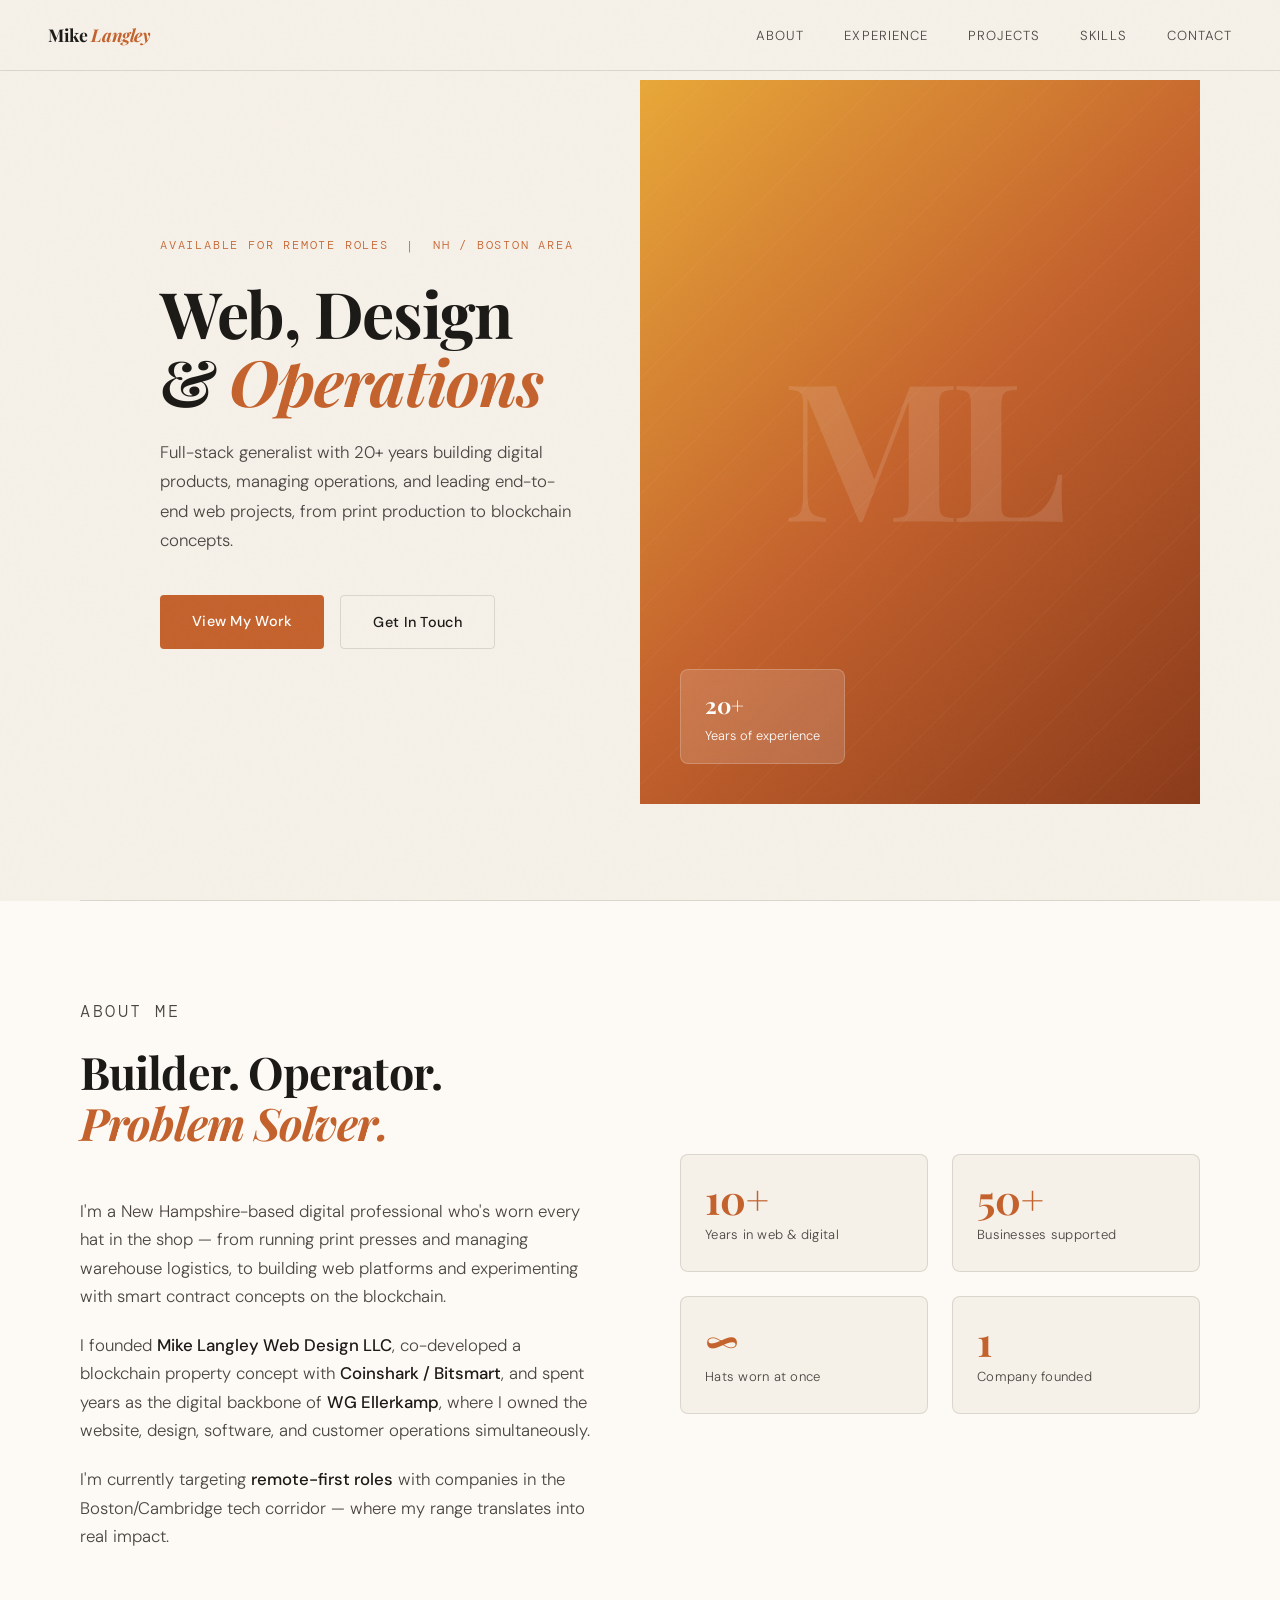
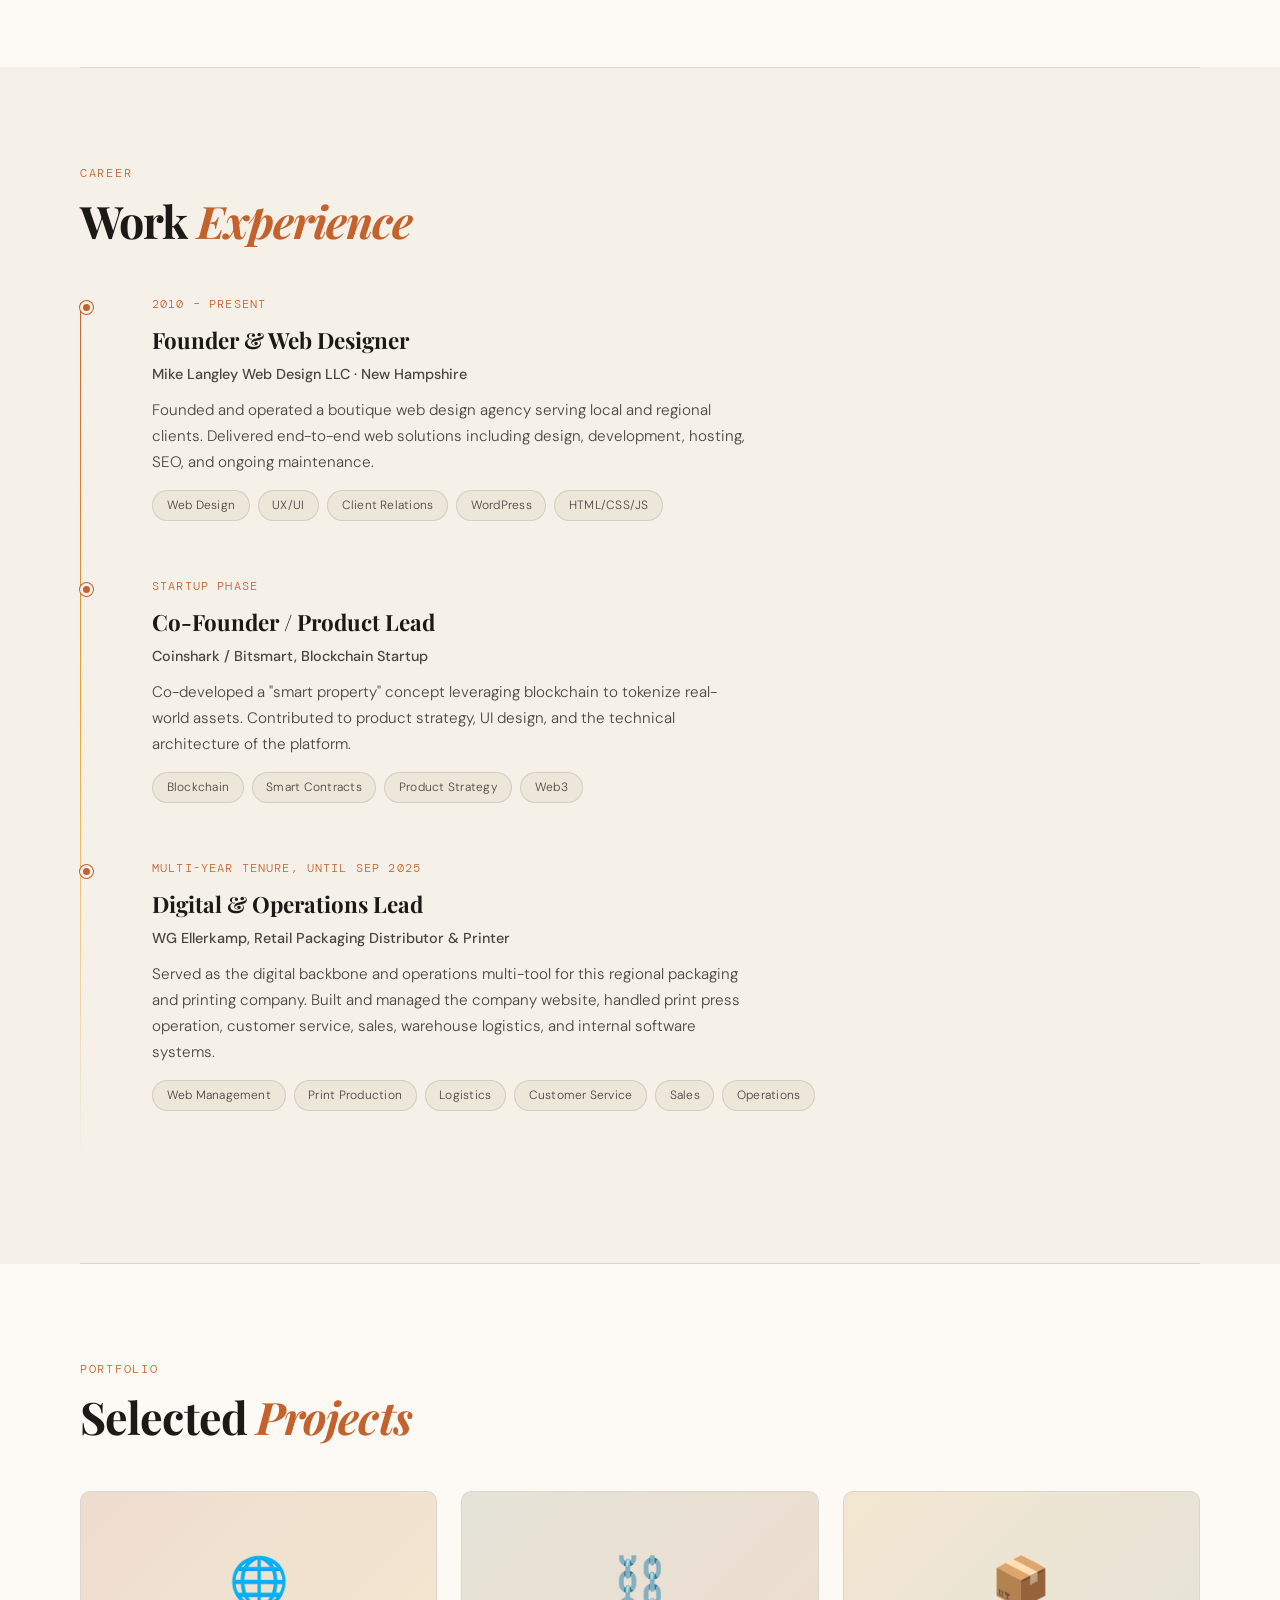
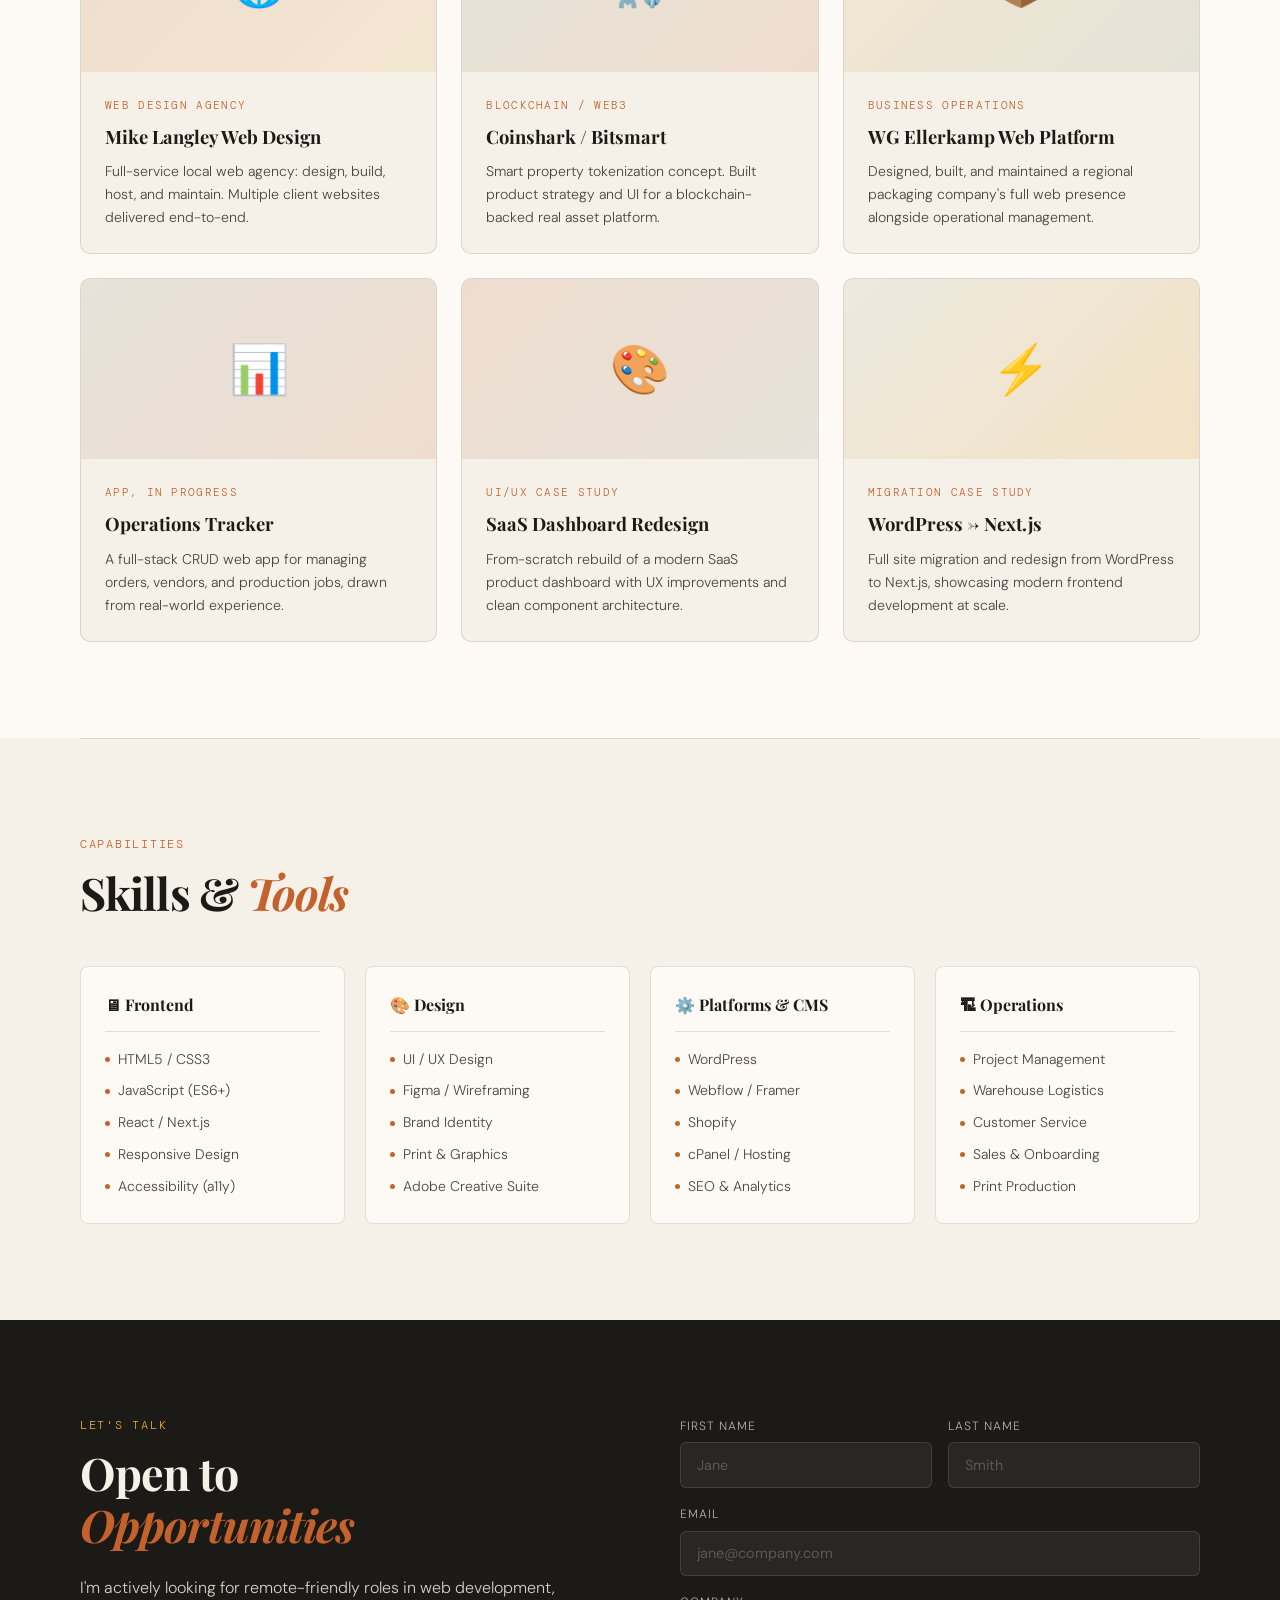
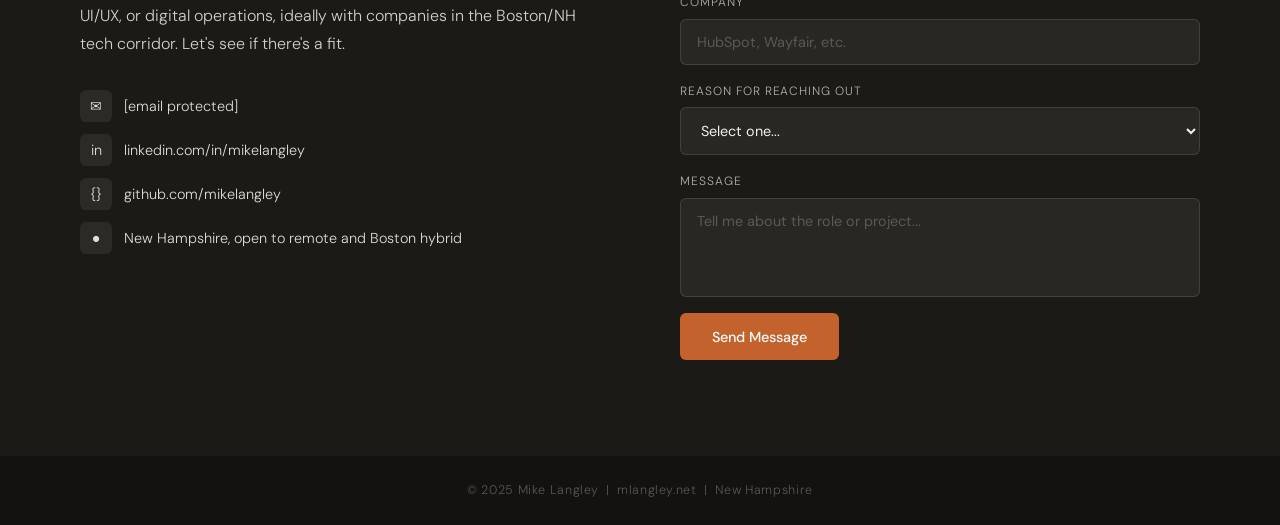
==== index.html @ 8bcddac3 "Update index.html" ====
<!DOCTYPE html>
<html lang="en">
<head>
<meta charset="UTF-8" />
<meta name="viewport" content="width=device-width, initial-scale=1.0"/>
<title>Mike Langley | Web, Design & Operations</title>
<link rel="preconnect" href="https://fonts.googleapis.com">
<link href="https://fonts.googleapis.com/css2?family=Playfair+Display:ital,wght@0,400;0,700;1,400&family=DM+Sans:wght@300;400;500&family=DM+Mono:wght@400&display=swap" rel="stylesheet">
<style>
  :root {
    --cream: #F5F0E8;
    --cream-dark: #EDE7D9;
    --ink: #1C1A17;
    --ink-light: #4A4540;
    --terracotta: #C4622D;
    --amber: #E8A838;
    --sage: #7A8C6E;
    --warm-white: #FDFAF5;
    --border: rgba(28,26,23,0.12);
    --serif: 'Playfair Display', Georgia, serif;
    --sans: 'DM Sans', sans-serif;
    --mono: 'DM Mono', monospace;
  }

  *, *::before, *::after { box-sizing: border-box; margin: 0; padding: 0; }

  html { scroll-behavior: smooth; }

  body {
    background: var(--cream);
    color: var(--ink);
    font-family: var(--sans);
    font-weight: 300;
    line-height: 1.7;
    overflow-x: hidden;
  }

  /* NOISE TEXTURE OVERLAY */
  body::before {
    content: '';
    position: fixed;
    inset: 0;
    background-image: url("data:image/svg+xml,%3Csvg viewBox='0 0 256 256' xmlns='http://www.w3.org/2000/svg'%3E%3Cfilter id='noise'%3E%3CfeTurbulence type='fractalNoise' baseFrequency='0.9' numOctaves='4' stitchTiles='stitch'/%3E%3C/filter%3E%3Crect width='100%25' height='100%25' filter='url(%23noise)' opacity='0.04'/%3E%3C/svg%3E");
    pointer-events: none;
    z-index: 9999;
    opacity: 0.4;
  }

  /* ── NAV ── */
  nav {
    position: fixed;
    top: 0; left: 0; right: 0;
    z-index: 100;
    padding: 1.25rem 3rem;
    display: flex;
    justify-content: space-between;
    align-items: center;
    background: rgba(245,240,232,0.85);
    backdrop-filter: blur(12px);
    border-bottom: 1px solid var(--border);
  }

  .nav-logo {
    font-family: var(--serif);
    font-size: 1.1rem;
    font-weight: 700;
    letter-spacing: -0.02em;
    color: var(--ink);
    text-decoration: none;
  }

  .nav-logo span { color: var(--terracotta); font-style: italic; }

  .nav-links {
    display: flex;
    gap: 2.5rem;
    list-style: none;
  }

  .nav-links a {
    font-size: 0.82rem;
    letter-spacing: 0.08em;
    text-transform: uppercase;
    color: var(--ink-light);
    text-decoration: none;
    transition: color 0.2s;
  }

  .nav-links a:hover { color: var(--terracotta); }

  /* ── HERO ── */
  #hero {
    min-height: 100vh;
    display: grid;
    grid-template-columns: 1fr 1fr;
    padding-top: 80px;
    position: relative;
    overflow: hidden;
  }

  .hero-left {
    display: flex;
    flex-direction: column;
    justify-content: center;
    padding: 6rem 3rem 6rem 5rem;
    position: relative;
    z-index: 2;
  }

  .hero-eyebrow {
    font-family: var(--mono);
    font-size: 0.75rem;
    letter-spacing: 0.15em;
    text-transform: uppercase;
    color: var(--terracotta);
    margin-bottom: 1.5rem;
    opacity: 0;
    animation: fadeUp 0.7s ease 0.2s forwards;
  }

  .hero-title {
    font-family: var(--serif);
    font-size: clamp(3rem, 5vw, 5.5rem);
    font-weight: 700;
    line-height: 1.05;
    letter-spacing: -0.02em;
    margin-bottom: 1.5rem;
    opacity: 0;
    animation: fadeUp 0.8s ease 0.35s forwards;
  }

  .hero-title em {
    font-style: italic;
    color: var(--terracotta);
  }

  .hero-sub {
    font-size: 1.05rem;
    color: var(--ink-light);
    max-width: 420px;
    line-height: 1.75;
    margin-bottom: 2.5rem;
    opacity: 0;
    animation: fadeUp 0.8s ease 0.5s forwards;
  }

  .hero-cta {
    display: flex;
    gap: 1rem;
    flex-wrap: wrap;
    opacity: 0;
    animation: fadeUp 0.8s ease 0.65s forwards;
  }

  .btn-primary {
    background: var(--terracotta);
    color: white;
    padding: 0.85rem 2rem;
    border-radius: 4px;
    font-size: 0.9rem;
    font-weight: 500;
    letter-spacing: 0.02em;
    text-decoration: none;
    transition: background 0.2s, transform 0.2s;
    border: none;
    cursor: pointer;
  }

  .btn-primary:hover { background: #a84f22; transform: translateY(-2px); }

  .btn-outline {
    background: transparent;
    color: var(--ink);
    padding: 0.85rem 2rem;
    border-radius: 4px;
    font-size: 0.9rem;
    font-weight: 500;
    letter-spacing: 0.02em;
    text-decoration: none;
    border: 1.5px solid var(--border);
    transition: border-color 0.2s, transform 0.2s;
    cursor: pointer;
  }

  .btn-outline:hover { border-color: var(--terracotta); transform: translateY(-2px); }

  .hero-right {
    position: relative;
    display: flex;
    align-items: center;
    justify-content: center;
    overflow: hidden;
  }

  .hero-graphic {
    position: absolute;
    inset: 0;
    background: linear-gradient(135deg, var(--amber) 0%, var(--terracotta) 50%, #8B3A1A 100%);
    opacity: 0;
    animation: fadeIn 1.2s ease 0.1s forwards;
  }

  .hero-graphic::after {
    content: '';
    position: absolute;
    inset: 0;
    background: repeating-linear-gradient(
      -45deg,
      transparent,
      transparent 40px,
      rgba(255,255,255,0.05) 40px,
      rgba(255,255,255,0.05) 41px
    );
  }

  .hero-initials {
    position: relative;
    z-index: 2;
    font-family: var(--serif);
    font-size: clamp(8rem, 15vw, 16rem);
    font-weight: 700;
    color: rgba(255,255,255,0.12);
    letter-spacing: -0.05em;
    line-height: 1;
    user-select: none;
    animation: fadeIn 1s ease 0.5s forwards;
    opacity: 0;
  }

  .hero-badge {
    position: absolute;
    bottom: 2.5rem;
    left: 2.5rem;
    background: rgba(255,255,255,0.15);
    backdrop-filter: blur(8px);
    border: 1px solid rgba(255,255,255,0.2);
    border-radius: 8px;
    padding: 1rem 1.5rem;
    color: white;
    font-size: 0.8rem;
    z-index: 3;
  }

  .hero-badge strong {
    display: block;
    font-size: 1.4rem;
    font-family: var(--serif);
    font-weight: 700;
    margin-bottom: 0.1rem;
  }

  /* ── SECTION BASE ── */
  section { padding: 6rem 5rem; }

  .section-label {
    font-family: var(--mono);
    font-size: 0.72rem;
    letter-spacing: 0.15em;
    text-transform: uppercase;
    color: var(--terracotta);
    margin-bottom: 0.75rem;
  }

  .section-title {
    font-family: var(--serif);
    font-size: clamp(2rem, 3.5vw, 3rem);
    font-weight: 700;
    line-height: 1.15;
    letter-spacing: -0.02em;
    margin-bottom: 3rem;
  }

  .section-title em { font-style: italic; color: var(--terracotta); }

  /* ── DIVIDER ── */
  .divider {
    height: 1px;
    background: var(--border);
    margin: 0 5rem;
  }

  /* ── ABOUT ── */
  #about {
    background: var(--warm-white);
    display: grid;
    grid-template-columns: 1fr 1fr;
    gap: 5rem;
    align-items: center;
  }

  .about-text p {
    color: var(--ink-light);
    margin-bottom: 1.25rem;
    font-size: 1.05rem;
  }

  .about-text p strong { color: var(--ink); font-weight: 500; }

  .about-stats {
    display: grid;
    grid-template-columns: 1fr 1fr;
    gap: 1.5rem;
  }

  .stat-card {
    background: var(--cream);
    border: 1px solid var(--border);
    border-radius: 8px;
    padding: 1.5rem;
    transition: transform 0.2s, box-shadow 0.2s;
  }

  .stat-card:hover { transform: translateY(-3px); box-shadow: 0 8px 24px rgba(28,26,23,0.08); }

  .stat-number {
    font-family: var(--serif);
    font-size: 2.5rem;
    font-weight: 700;
    color: var(--terracotta);
    line-height: 1;
    margin-bottom: 0.35rem;
  }

  .stat-label {
    font-size: 0.82rem;
    color: var(--ink-light);
    letter-spacing: 0.02em;
  }

  /* ── EXPERIENCE TIMELINE ── */
  #experience { background: var(--cream); }

  .timeline {
    position: relative;
    padding-left: 2rem;
  }

  .timeline::before {
    content: '';
    position: absolute;
    left: 0;
    top: 8px;
    bottom: 8px;
    width: 1px;
    background: linear-gradient(to bottom, var(--terracotta), var(--amber), transparent);
  }

  .timeline-item {
    position: relative;
    padding: 0 0 3.5rem 2.5rem;
    opacity: 1;
    transform: translateX(0);
    transition: opacity 0.6s ease, transform 0.6s ease;
  }

  .timeline-item.visible { opacity: 1; transform: translateX(0); }

  .timeline-dot {
    position: absolute;
    left: -2rem;
    top: 6px;
    width: 13px;
    height: 13px;
    background: var(--terracotta);
    border-radius: 50%;
    border: 3px solid var(--cream);
    box-shadow: 0 0 0 1px var(--terracotta);
  }

  .timeline-date {
    font-family: var(--mono);
    font-size: 0.72rem;
    letter-spacing: 0.1em;
    color: var(--terracotta);
    text-transform: uppercase;
    margin-bottom: 0.4rem;
  }

  .timeline-role {
    font-family: var(--serif);
    font-size: 1.4rem;
    font-weight: 700;
    margin-bottom: 0.2rem;
  }

  .timeline-company {
    font-size: 0.9rem;
    color: var(--ink-light);
    font-weight: 500;
    margin-bottom: 0.75rem;
  }

  .timeline-desc {
    font-size: 0.95rem;
    color: var(--ink-light);
    max-width: 600px;
    line-height: 1.7;
  }

  .timeline-tags {
    display: flex;
    flex-wrap: wrap;
    gap: 0.5rem;
    margin-top: 0.9rem;
  }

  .tag {
    background: var(--cream-dark);
    border: 1px solid var(--border);
    border-radius: 100px;
    padding: 0.25rem 0.85rem;
    font-size: 0.75rem;
    color: var(--ink-light);
    letter-spacing: 0.02em;
  }

  /* ── PROJECTS ── */
  #projects { background: var(--warm-white); }

  .projects-grid {
    display: grid;
    grid-template-columns: repeat(3, 1fr);
    gap: 1.5rem;
  }

  .project-card {
    background: var(--cream);
    border: 1px solid var(--border);
    border-radius: 10px;
    overflow: hidden;
    opacity: 1;
    transform: translateY(0);
    transition: opacity 0.5s ease, transform 0.5s ease, box-shadow 0.25s;
  }

  .project-card.visible { opacity: 1; transform: translateY(0); }
  .project-card:hover { transform: translateY(-5px); box-shadow: 0 16px 40px rgba(28,26,23,0.1); }

  .project-thumb {
    height: 180px;
    display: flex;
    align-items: center;
    justify-content: center;
    font-size: 3rem;
    position: relative;
    overflow: hidden;
  }

  .project-thumb-1 { background: linear-gradient(135deg, #C4622D22, #E8A83822); }
  .project-thumb-2 { background: linear-gradient(135deg, #7A8C6E22, #C4622D22); }
  .project-thumb-3 { background: linear-gradient(135deg, #E8A83822, #7A8C6E22); }
  .project-thumb-4 { background: linear-gradient(135deg, #1C1A1711, #C4622D22); }
  .project-thumb-5 { background: linear-gradient(135deg, #C4622D22, #1C1A1711); }
  .project-thumb-6 { background: linear-gradient(135deg, #7A8C6E11, #E8A83833); }

  .project-body { padding: 1.5rem; }

  .project-label {
    font-family: var(--mono);
    font-size: 0.68rem;
    letter-spacing: 0.12em;
    text-transform: uppercase;
    color: var(--terracotta);
    margin-bottom: 0.4rem;
  }

  .project-name {
    font-family: var(--serif);
    font-size: 1.15rem;
    font-weight: 700;
    margin-bottom: 0.5rem;
  }

  .project-desc {
    font-size: 0.88rem;
    color: var(--ink-light);
    line-height: 1.65;
  }

  /* ── SKILLS ── */
  #skills { background: var(--cream); }

  .skills-grid {
    display: grid;
    grid-template-columns: repeat(4, 1fr);
    gap: 1.25rem;
  }

  .skill-group {
    background: var(--warm-white);
    border: 1px solid var(--border);
    border-radius: 8px;
    padding: 1.5rem;
    opacity: 1;
    transform: translateY(0);
    transition: opacity 0.5s ease, transform 0.5s ease;
  }

  .skill-group.visible { opacity: 1; transform: translateY(0); }

  .skill-group-title {
    font-family: var(--serif);
    font-size: 1rem;
    font-weight: 700;
    margin-bottom: 1rem;
    padding-bottom: 0.75rem;
    border-bottom: 1px solid var(--border);
  }

  .skill-list {
    list-style: none;
    display: flex;
    flex-direction: column;
    gap: 0.5rem;
  }

  .skill-list li {
    font-size: 0.875rem;
    color: var(--ink-light);
    display: flex;
    align-items: center;
    gap: 0.5rem;
  }

  .skill-list li::before {
    content: '';
    width: 5px;
    height: 5px;
    background: var(--terracotta);
    border-radius: 50%;
    flex-shrink: 0;
  }

  /* ── CONTACT ── */
  #contact {
    background: var(--ink);
    color: var(--cream);
    display: grid;
    grid-template-columns: 1fr 1fr;
    gap: 5rem;
    align-items: start;
  }

  #contact .section-label { color: var(--amber); }
  #contact .section-title { color: var(--cream); margin-bottom: 1.5rem; }

  .contact-intro {
    font-size: 1rem;
    color: rgba(245,240,232,0.85);
    line-height: 1.75;
    margin-bottom: 2rem;
  }

  .contact-links {
    display: flex;
    flex-direction: column;
    gap: 0.75rem;
  }

  .contact-link {
    display: flex;
    align-items: center;
    gap: 0.75rem;
    font-size: 0.9rem;
    color: rgba(245,240,232,0.9);
    text-decoration: none;
    transition: color 0.2s;
  }

  .contact-link:hover { color: var(--amber); }

  .contact-link-icon {
    width: 32px;
    height: 32px;
    background: rgba(245,240,232,0.08);
    border-radius: 6px;
    display: flex;
    align-items: center;
    justify-content: center;
    font-size: 0.9rem;
    flex-shrink: 0;
  }

  .contact-form {
    display: flex;
    flex-direction: column;
    gap: 1rem;
  }

  .form-row { display: grid; grid-template-columns: 1fr 1fr; gap: 1rem; }

  .form-group {
    display: flex;
    flex-direction: column;
    gap: 0.4rem;
  }

  .form-group label {
    font-size: 0.75rem;
    letter-spacing: 0.08em;
    text-transform: uppercase;
    color: rgba(245,240,232,0.7);
  }

  .form-group input,
  .form-group textarea,
  .form-group select {
    background: rgba(245,240,232,0.06);
    border: 1px solid rgba(245,240,232,0.12);
    border-radius: 6px;
    padding: 0.8rem 1rem;
    color: var(--cream);
    font-family: var(--sans);
    font-size: 0.9rem;
    outline: none;
    transition: border-color 0.2s;
    resize: none;
  }

  .form-group input::placeholder,
  .form-group textarea::placeholder { color: rgba(245,240,232,0.25); }

  .form-group input:focus,
  .form-group textarea:focus,
  .form-group select:focus { border-color: var(--amber); }

  .form-group select option { background: #2A2820; }

  .form-submit {
    background: var(--terracotta);
    color: white;
    border: none;
    padding: 0.9rem 2rem;
    border-radius: 6px;
    font-family: var(--sans);
    font-size: 0.9rem;
    font-weight: 500;
    cursor: pointer;
    transition: background 0.2s, transform 0.2s;
    align-self: flex-start;
  }

  .form-submit:hover { background: #a84f22; transform: translateY(-2px); }

  .form-success {
    display: none;
    background: rgba(122,140,110,0.2);
    border: 1px solid rgba(122,140,110,0.4);
    border-radius: 6px;
    padding: 1rem 1.25rem;
    color: #B5C9A6;
    font-size: 0.9rem;
  }

  /* ── FOOTER ── */
  footer {
    background: #141210;
    color: rgba(245,240,232,0.3);
    text-align: center;
    padding: 1.5rem;
    font-size: 0.78rem;
    letter-spacing: 0.05em;
  }

  /* ── ANIMATIONS ── */
  @keyframes fadeUp {
    from { opacity: 0; transform: translateY(22px); }
    to   { opacity: 1; transform: translateY(0); }
  }

  @keyframes fadeIn {
    from { opacity: 0; }
    to   { opacity: 1; }
  }

  /* ── RESPONSIVE ── */
  @media (max-width: 900px) {
    nav { padding: 1rem 1.5rem; }
    .nav-links { gap: 1.5rem; }
    #hero { grid-template-columns: 1fr; }
    .hero-right { height: 320px; }
    .hero-left { padding: 4rem 1.5rem 3rem; }
    section { padding: 4rem 1.5rem; }
    .divider { margin: 0 1.5rem; }
    #about { grid-template-columns: 1fr; gap: 2.5rem; }
    .projects-grid { grid-template-columns: 1fr 1fr; }
    .skills-grid { grid-template-columns: 1fr 1fr; }
    #contact { grid-template-columns: 1fr; gap: 3rem; }
  }

  @media (max-width: 560px) {
    .nav-links { display: none; }
    .projects-grid { grid-template-columns: 1fr; }
    .skills-grid { grid-template-columns: 1fr; }
    .form-row { grid-template-columns: 1fr; }
    .about-stats { grid-template-columns: 1fr 1fr; }
  }
</style>
</head>
<body>

<!-- NAV -->
<nav>
  <a href="#hero" class="nav-logo">Mike <span>Langley</span></a>
  <ul class="nav-links">
    <li><a href="#about">About</a></li>
    <li><a href="#experience">Experience</a></li>
    <li><a href="#projects">Projects</a></li>
    <li><a href="#skills">Skills</a></li>
    <li><a href="#contact">Contact</a></li>
  </ul>
</nav>

<!-- HERO -->
<section id="hero">
  <div class="hero-left">
    <p class="hero-eyebrow">Available for remote roles &nbsp;|&nbsp; NH / Boston area</p>
    <h1 class="hero-title">Web, Design<br>& <em>Operations</em></h1>
    <p class="hero-sub">
      Full-stack generalist with 20+ years building digital products, managing operations, and leading end-to-end web projects, from print production to blockchain concepts.
    </p>
    <div class="hero-cta">
      <a href="#projects" class="btn-primary">View My Work</a>
      <a href="#contact" class="btn-outline">Get In Touch</a>
    </div>
  </div>
  <div class="hero-right">
    <div class="hero-graphic"></div>
    <div class="hero-initials">ML</div>
    <div class="hero-badge">
      <strong>20+</strong>
      Years of experience
    </div>
  </div>
</section>

<div class="divider"></div>

<!-- ABOUT -->
<section id="about">
  <div class="about-text">
    <p class="section-label">About Me</p>
    <h2 class="section-title">Builder. Operator.<br><em>Problem Solver.</em></h2>
    <p>I'm a New Hampshire-based digital professional who's worn every hat in the shop — from running print presses and managing warehouse logistics, to building web platforms and experimenting with smart contract concepts on the blockchain.</p>
    <p>I founded <strong>Mike Langley Web Design LLC</strong>, co-developed a blockchain property concept with <strong>Coinshark / Bitsmart</strong>, and spent years as the digital backbone of <strong>WG Ellerkamp</strong>, where I owned the website, design, software, and customer operations simultaneously.</p>
    <p>I'm currently targeting <strong>remote-first roles</strong> with companies in the Boston/Cambridge tech corridor — where my range translates into real impact.</p>
  </div>
  <div class="about-stats">
    <div class="stat-card">
      <div class="stat-number">10+</div>
      <div class="stat-label">Years in web & digital</div>
    </div>
    <div class="stat-card">
      <div class="stat-number">50+</div>
      <div class="stat-label">Businesses supported</div>
    </div>
    <div class="stat-card">
      <div class="stat-number">∞</div>
      <div class="stat-label">Hats worn at once</div>
    </div>
    <div class="stat-card">
      <div class="stat-number">1</div>
      <div class="stat-label">Company founded</div>
    </div>
  </div>
</section>

<div class="divider"></div>

<!-- EXPERIENCE TIMELINE -->
<section id="experience">
  <p class="section-label">Career</p>
  <h2 class="section-title">Work <em>Experience</em></h2>

  <div class="timeline">

    <div class="timeline-item">
      <div class="timeline-dot"></div>
      <div class="timeline-date">2010 – Present</div>
      <div class="timeline-role">Founder & Web Designer</div>
      <div class="timeline-company">Mike Langley Web Design LLC · New Hampshire</div>
      <div class="timeline-desc">
        Founded and operated a boutique web design agency serving local and regional clients. Delivered end-to-end web solutions including design, development, hosting, SEO, and ongoing maintenance.
      </div>
      <div class="timeline-tags">
        <span class="tag">Web Design</span>
        <span class="tag">UX/UI</span>
        <span class="tag">Client Relations</span>
        <span class="tag">WordPress</span>
        <span class="tag">HTML/CSS/JS</span>
      </div>
    </div>

    <div class="timeline-item">
      <div class="timeline-dot"></div>
      <div class="timeline-date">Startup Phase</div>
      <div class="timeline-role">Co-Founder / Product Lead</div>
      <div class="timeline-company">Coinshark / Bitsmart, Blockchain Startup</div>
      <div class="timeline-desc">
        Co-developed a "smart property" concept leveraging blockchain to tokenize real-world assets. Contributed to product strategy, UI design, and the technical architecture of the platform.
      </div>
      <div class="timeline-tags">
        <span class="tag">Blockchain</span>
        <span class="tag">Smart Contracts</span>
        <span class="tag">Product Strategy</span>
        <span class="tag">Web3</span>
      </div>
    </div>

    <div class="timeline-item">
      <div class="timeline-dot"></div>
      <div class="timeline-date">Multi-year tenure, until Sep 2025</div>
      <div class="timeline-role">Digital & Operations Lead</div>
      <div class="timeline-company">WG Ellerkamp, Retail Packaging Distributor & Printer</div>
      <div class="timeline-desc">
        Served as the digital backbone and operations multi-tool for this regional packaging and printing company. Built and managed the company website, handled print press operation, customer service, sales, warehouse logistics, and internal software systems.
      </div>
      <div class="timeline-tags">
        <span class="tag">Web Management</span>
        <span class="tag">Print Production</span>
        <span class="tag">Logistics</span>
        <span class="tag">Customer Service</span>
        <span class="tag">Sales</span>
        <span class="tag">Operations</span>
      </div>
    </div>

  </div>
</section>

<div class="divider"></div>

<!-- PROJECTS -->
<section id="projects">
  <p class="section-label">Portfolio</p>
  <h2 class="section-title">Selected <em>Projects</em></h2>

  <div class="projects-grid">
    <div class="project-card">
      <div class="project-thumb project-thumb-1">🌐</div>
      <div class="project-body">
        <div class="project-label">Web Design Agency</div>
        <div class="project-name">Mike Langley Web Design</div>
        <div class="project-desc">Full-service local web agency: design, build, host, and maintain. Multiple client websites delivered end-to-end.</div>
      </div>
    </div>
    <div class="project-card">
      <div class="project-thumb project-thumb-2">⛓️</div>
      <div class="project-body">
        <div class="project-label">Blockchain / Web3</div>
        <div class="project-name">Coinshark / Bitsmart</div>
        <div class="project-desc">Smart property tokenization concept. Built product strategy and UI for a blockchain-backed real asset platform.</div>
      </div>
    </div>
    <div class="project-card">
      <div class="project-thumb project-thumb-3">📦</div>
      <div class="project-body">
        <div class="project-label">Business Operations</div>
        <div class="project-name">WG Ellerkamp Web Platform</div>
        <div class="project-desc">Designed, built, and maintained a regional packaging company's full web presence alongside operational management.</div>
      </div>
    </div>
    <div class="project-card">
      <div class="project-thumb project-thumb-4">📊</div>
      <div class="project-body">
        <div class="project-label">App, In Progress</div>
        <div class="project-name">Operations Tracker</div>
        <div class="project-desc">A full-stack CRUD web app for managing orders, vendors, and production jobs, drawn from real-world experience.</div>
      </div>
    </div>
    <div class="project-card">
      <div class="project-thumb project-thumb-5">🎨</div>
      <div class="project-body">
        <div class="project-label">UI/UX Case Study</div>
        <div class="project-name">SaaS Dashboard Redesign</div>
        <div class="project-desc">From-scratch rebuild of a modern SaaS product dashboard with UX improvements and clean component architecture.</div>
      </div>
    </div>
    <div class="project-card">
      <div class="project-thumb project-thumb-6">⚡</div>
      <div class="project-body">
        <div class="project-label">Migration Case Study</div>
        <div class="project-name">WordPress → Next.js</div>
        <div class="project-desc">Full site migration and redesign from WordPress to Next.js, showcasing modern frontend development at scale.</div>
      </div>
    </div>
  </div>
</section>

<div class="divider"></div>

<!-- SKILLS -->
<section id="skills">
  <p class="section-label">Capabilities</p>
  <h2 class="section-title">Skills & <em>Tools</em></h2>

  <div class="skills-grid">
    <div class="skill-group">
      <div class="skill-group-title">🖥 Frontend</div>
      <ul class="skill-list">
        <li>HTML5 / CSS3</li>
        <li>JavaScript (ES6+)</li>
        <li>React / Next.js</li>
        <li>Responsive Design</li>
        <li>Accessibility (a11y)</li>
      </ul>
    </div>
    <div class="skill-group">
      <div class="skill-group-title">🎨 Design</div>
      <ul class="skill-list">
        <li>UI / UX Design</li>
        <li>Figma / Wireframing</li>
        <li>Brand Identity</li>
        <li>Print & Graphics</li>
        <li>Adobe Creative Suite</li>
      </ul>
    </div>
    <div class="skill-group">
      <div class="skill-group-title">⚙️ Platforms & CMS</div>
      <ul class="skill-list">
        <li>WordPress</li>
        <li>Webflow / Framer</li>
        <li>Shopify</li>
        <li>cPanel / Hosting</li>
        <li>SEO & Analytics</li>
      </ul>
    </div>
    <div class="skill-group">
      <div class="skill-group-title">🏗 Operations</div>
      <ul class="skill-list">
        <li>Project Management</li>
        <li>Warehouse Logistics</li>
        <li>Customer Service</li>
        <li>Sales & Onboarding</li>
        <li>Print Production</li>
      </ul>
    </div>
  </div>
</section>

<!-- CONTACT -->
<section id="contact">
  <div>
    <p class="section-label">Let's Talk</p>
    <h2 class="section-title">Open to<br><em>Opportunities</em></h2>
    <p class="contact-intro">
      I'm actively looking for remote-friendly roles in web development, UI/UX, or digital operations, ideally with companies in the Boston/NH tech corridor. Let's see if there's a fit.
    </p>
    <div class="contact-links">
      <a href="/cdn-cgi/l/email-protection#127f7b7977527f7e737c757e776b3c7c7766" class="contact-link">
        <div class="contact-link-icon">✉</div>
        <span class="__cf_email__" data-cfemail="b0ddd9dbd5f0dddcd1ded7dcd5c99eded5c4">[email&#160;protected]</span>
      </a>
      <a href="https://linkedin.com/in/mikelangley" class="contact-link" target="_blank">
        <div class="contact-link-icon">in</div>
        linkedin.com/in/mikelangley
      </a>
      <a href="https://github.com/mikelangley" class="contact-link" target="_blank">
        <div class="contact-link-icon">&#123;&#125;</div>
        github.com/mikelangley
      </a>
      <a href="#" class="contact-link">
        <div class="contact-link-icon">&#9679;</div>
        New Hampshire, open to remote and Boston hybrid
      </a>
    </div>
  </div>

  <form class="contact-form" onsubmit="handleSubmit(event)">
    <div class="form-row">
      <div class="form-group">
        <label>First Name</label>
        <input type="text" placeholder="Jane" />
      </div>
      <div class="form-group">
        <label>Last Name</label>
        <input type="text" placeholder="Smith" />
      </div>
    </div>
    <div class="form-group">
      <label>Email</label>
      <input type="email" placeholder="jane@company.com" />
    </div>
    <div class="form-group">
      <label>Company</label>
      <input type="text" placeholder="HubSpot, Wayfair, etc." />
    </div>
    <div class="form-group">
      <label>Reason for Reaching Out</label>
      <select>
        <option value="" disabled selected>Select one...</option>
        <option>Job Opportunity</option>
        <option>Freelance Project</option>
        <option>Collaboration</option>
        <option>Just saying hi</option>
      </select>
    </div>
    <div class="form-group">
      <label>Message</label>
      <textarea rows="4" placeholder="Tell me about the role or project..."></textarea>
    </div>
    <button type="submit" class="form-submit">Send Message</button>
    <div class="form-success" id="formSuccess">
      ✓ Message sent! I'll get back to you within 24 hours.
    </div>
  </form>
</section>

<footer>
  &copy; 2025 Mike Langley &nbsp;|&nbsp; mlangley.net &nbsp;|&nbsp; New Hampshire
</footer>

<script data-cfasync="false" src="/cdn-cgi/scripts/5c5dd728/cloudflare-static/email-decode.min.js"></script><script data-cfasync="false" src="/cdn-cgi/scripts/5c5dd728/cloudflare-static/email-decode.min.js"></script><script>
  // Intersection Observer for scroll animations
  const observer = new IntersectionObserver((entries) => {
    entries.forEach((entry, i) => {
      if (entry.isIntersecting) {
        setTimeout(() => {
          entry.target.classList.add('visible');
        }, entry.target.dataset.delay || 0);
      }
    });
  }, { threshold: 0.12 });

  document.querySelectorAll('.timeline-item').forEach((el, i) => {
    el.dataset.delay = i * 120;
    observer.observe(el);
  });

  document.querySelectorAll('.project-card').forEach((el, i) => {
    el.dataset.delay = i * 80;
    observer.observe(el);
  });

  document.querySelectorAll('.skill-group').forEach((el, i) => {
    el.dataset.delay = i * 80;
    observer.observe(el);
  });

  // Form submit mock
  function handleSubmit(e) {
    e.preventDefault();
    document.getElementById('formSuccess').style.display = 'block';
    e.target.querySelectorAll('input, textarea, select').forEach(el => el.value = '');
  }
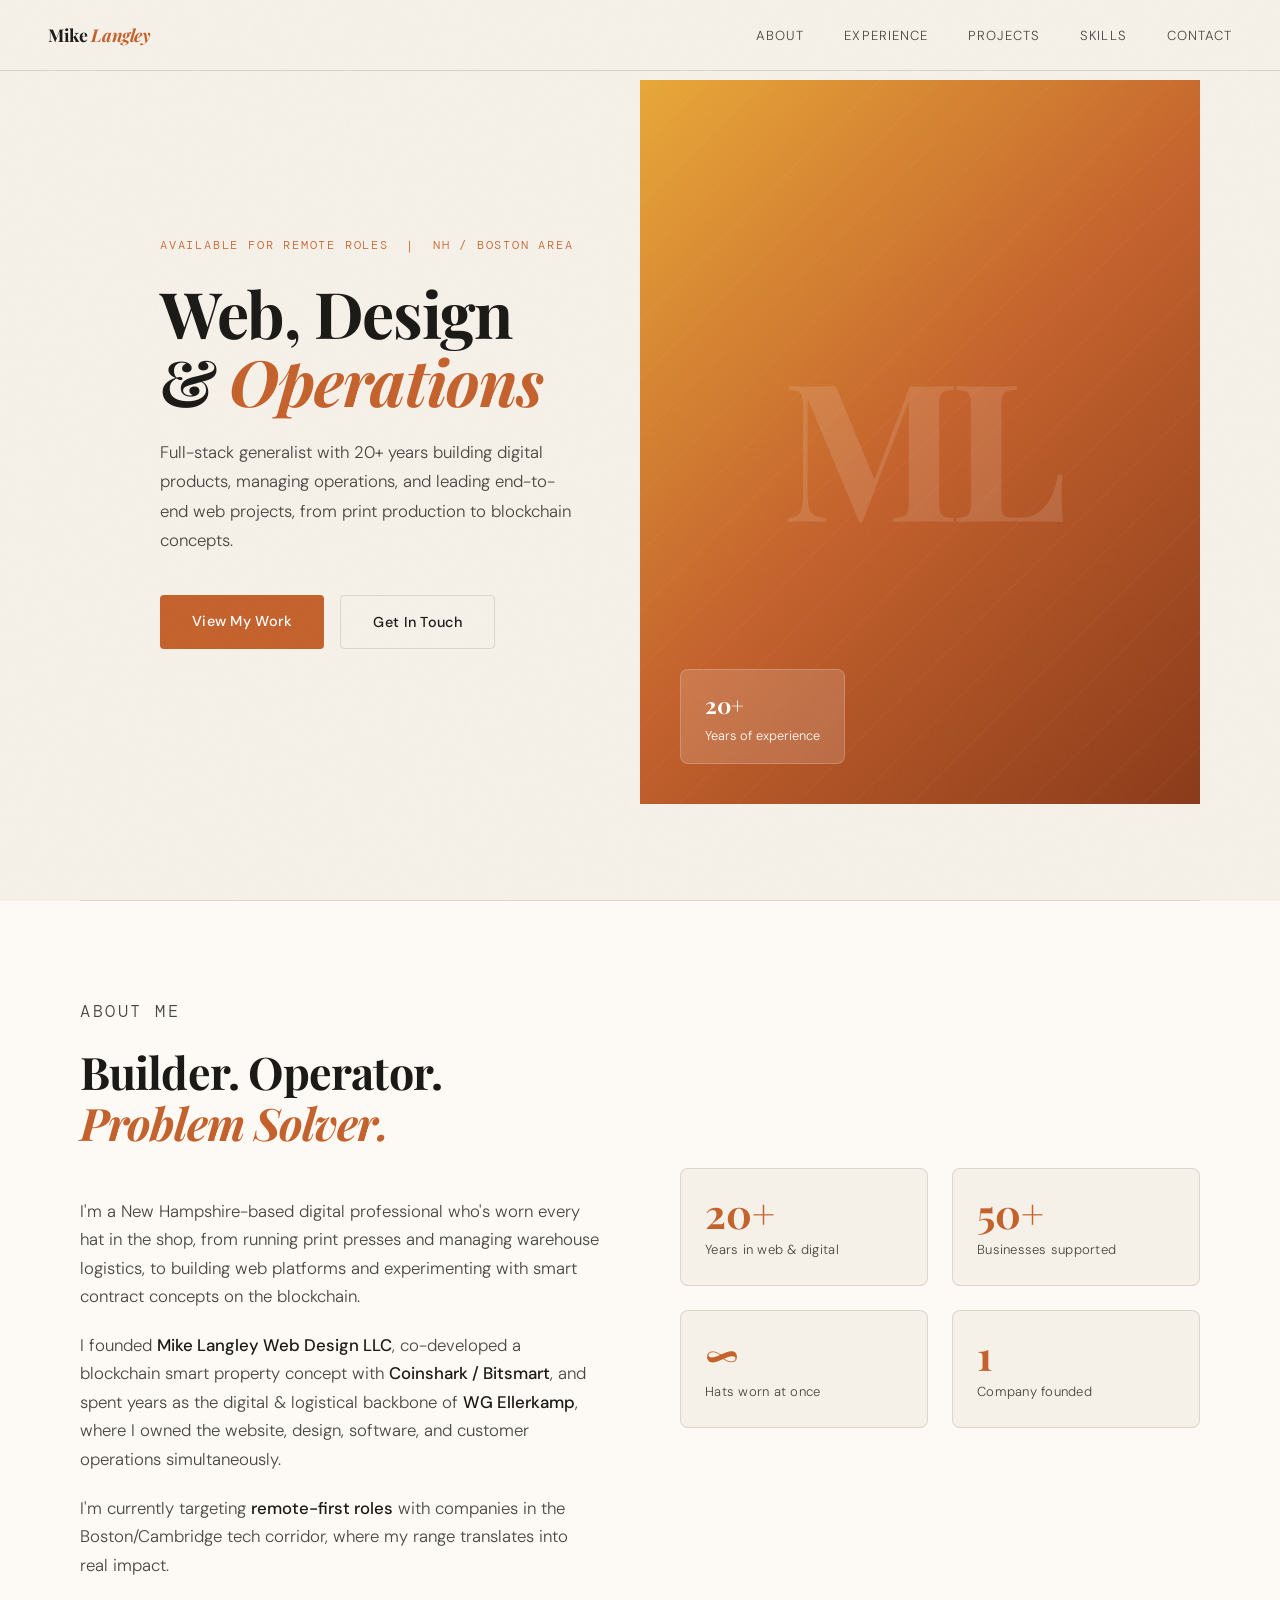
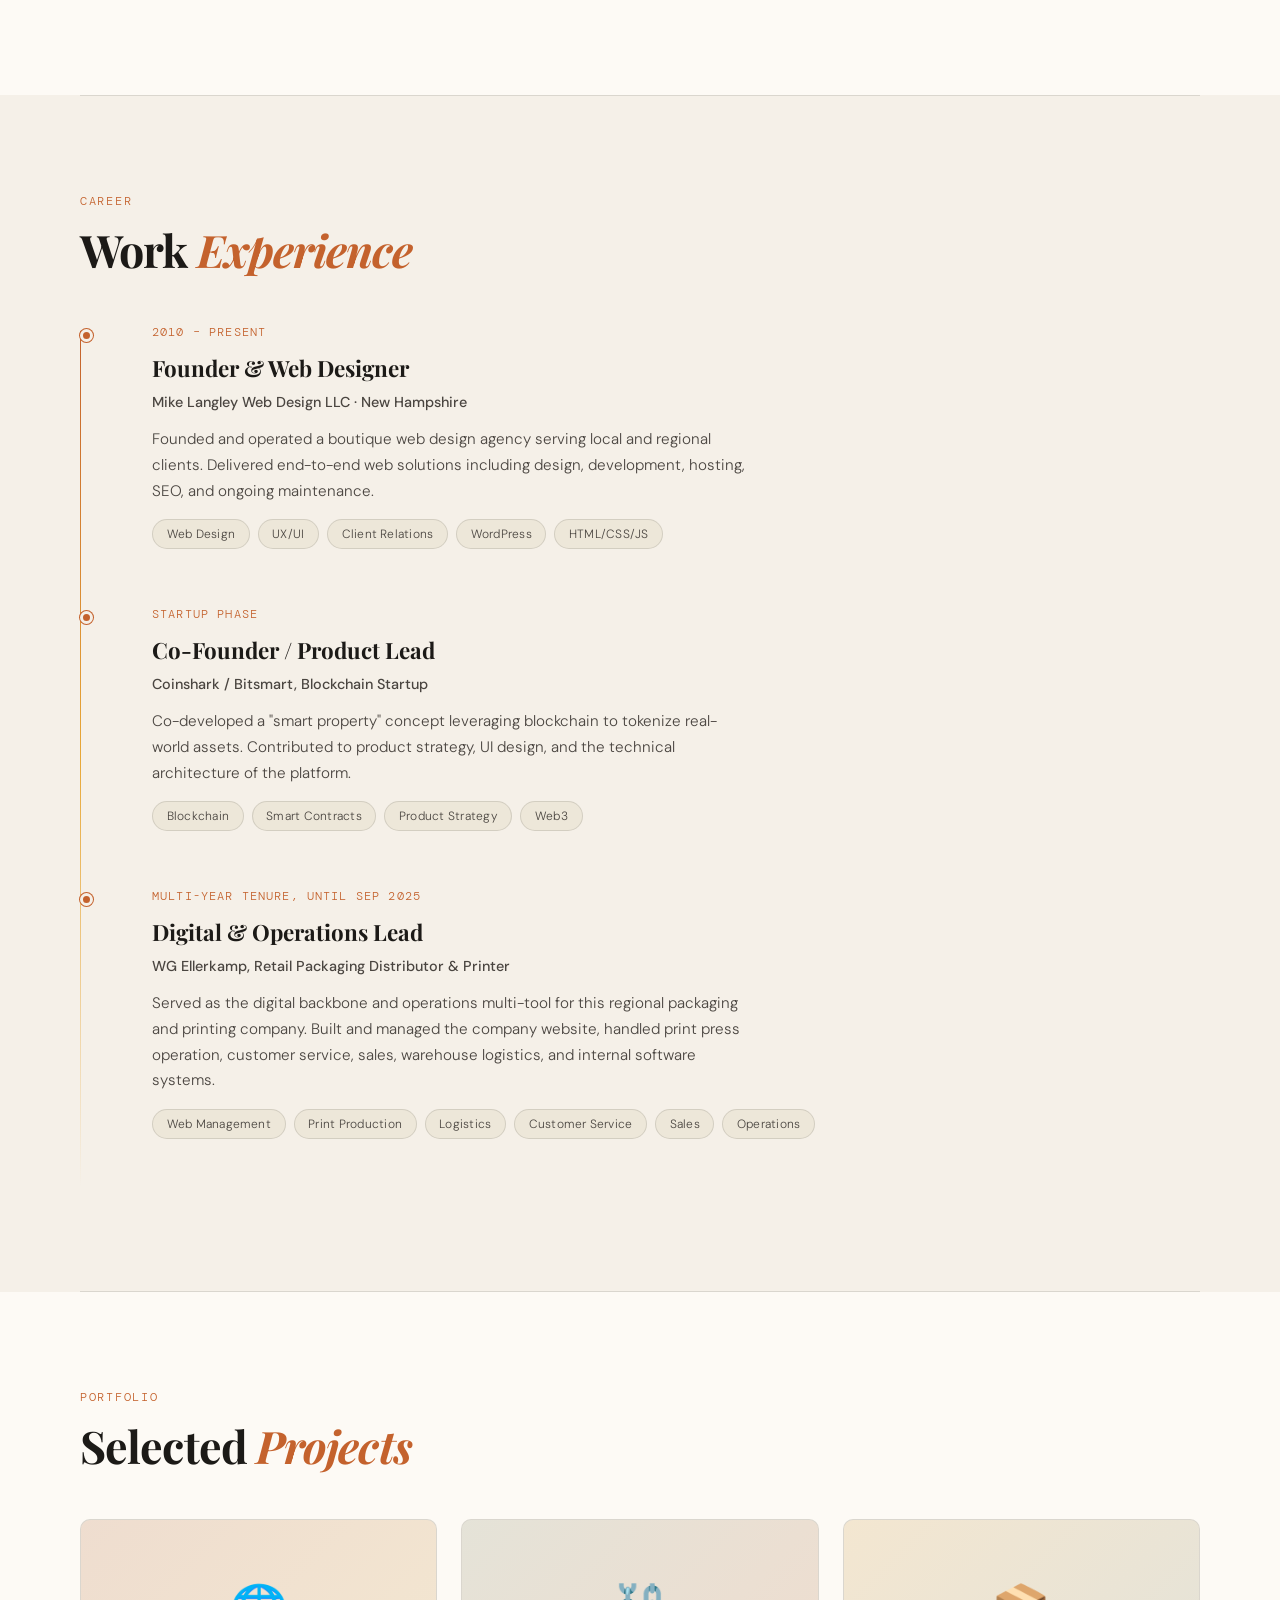
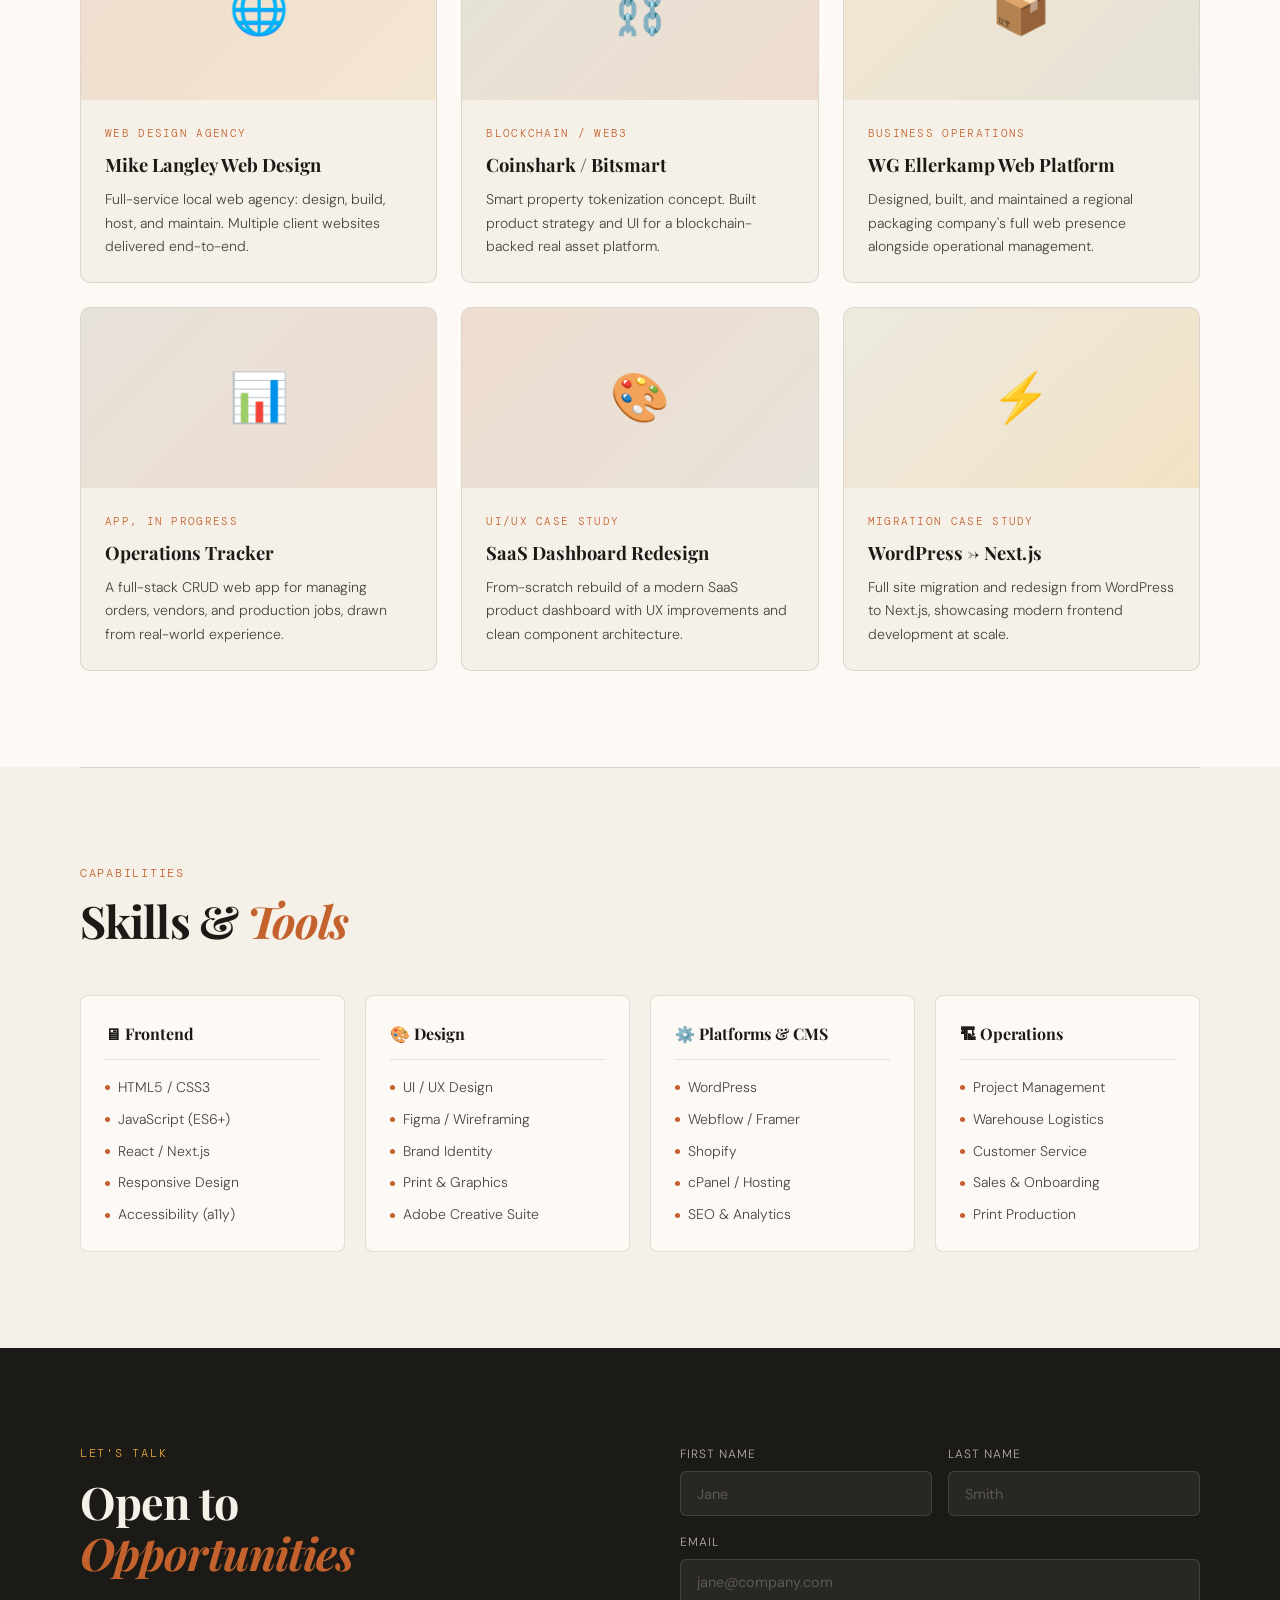
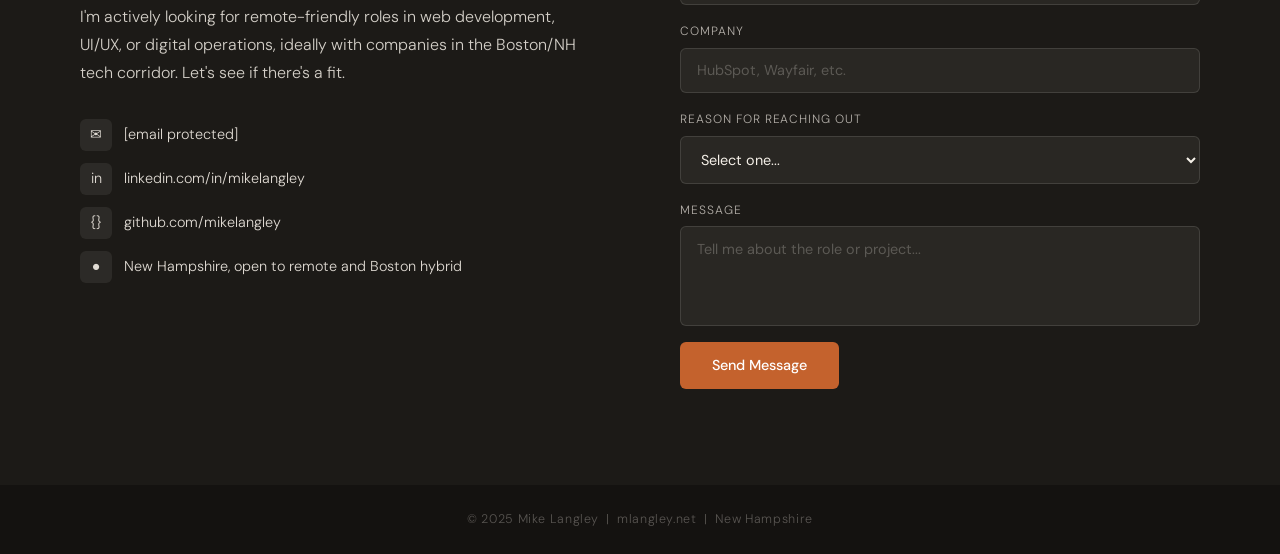
==== commit 440850f9: "Update index.html" ====
--- a/index.html
+++ b/index.html
@@ -741,13 +741,13 @@
   <div class="about-text">
     <p class="section-label">About Me</p>
     <h2 class="section-title">Builder. Operator.<br><em>Problem Solver.</em></h2>
-    <p>I'm a New Hampshire-based digital professional who's worn every hat in the shop — from running print presses and managing warehouse logistics, to building web platforms and experimenting with smart contract concepts on the blockchain.</p>
-    <p>I founded <strong>Mike Langley Web Design LLC</strong>, co-developed a blockchain property concept with <strong>Coinshark / Bitsmart</strong>, and spent years as the digital backbone of <strong>WG Ellerkamp</strong>, where I owned the website, design, software, and customer operations simultaneously.</p>
-    <p>I'm currently targeting <strong>remote-first roles</strong> with companies in the Boston/Cambridge tech corridor — where my range translates into real impact.</p>
+    <p>I'm a New Hampshire-based digital professional who's worn every hat in the shop, from running print presses and managing warehouse logistics, to building web platforms and experimenting with smart contract concepts on the blockchain.</p>
+    <p>I founded <strong>Mike Langley Web Design LLC</strong>, co-developed a blockchain smart property concept with <strong>Coinshark / Bitsmart</strong>, and spent years as the digital & logistical backbone of <strong>WG Ellerkamp</strong>, where I owned the website, design, software, and customer operations simultaneously.</p>
+    <p>I'm currently targeting <strong>remote-first roles</strong> with companies in the Boston/Cambridge tech corridor, where my range translates into real impact.</p>
   </div>
   <div class="about-stats">
     <div class="stat-card">
-      <div class="stat-number">10+</div>
+      <div class="stat-number">20+</div>
       <div class="stat-label">Years in web & digital</div>
     </div>
     <div class="stat-card">
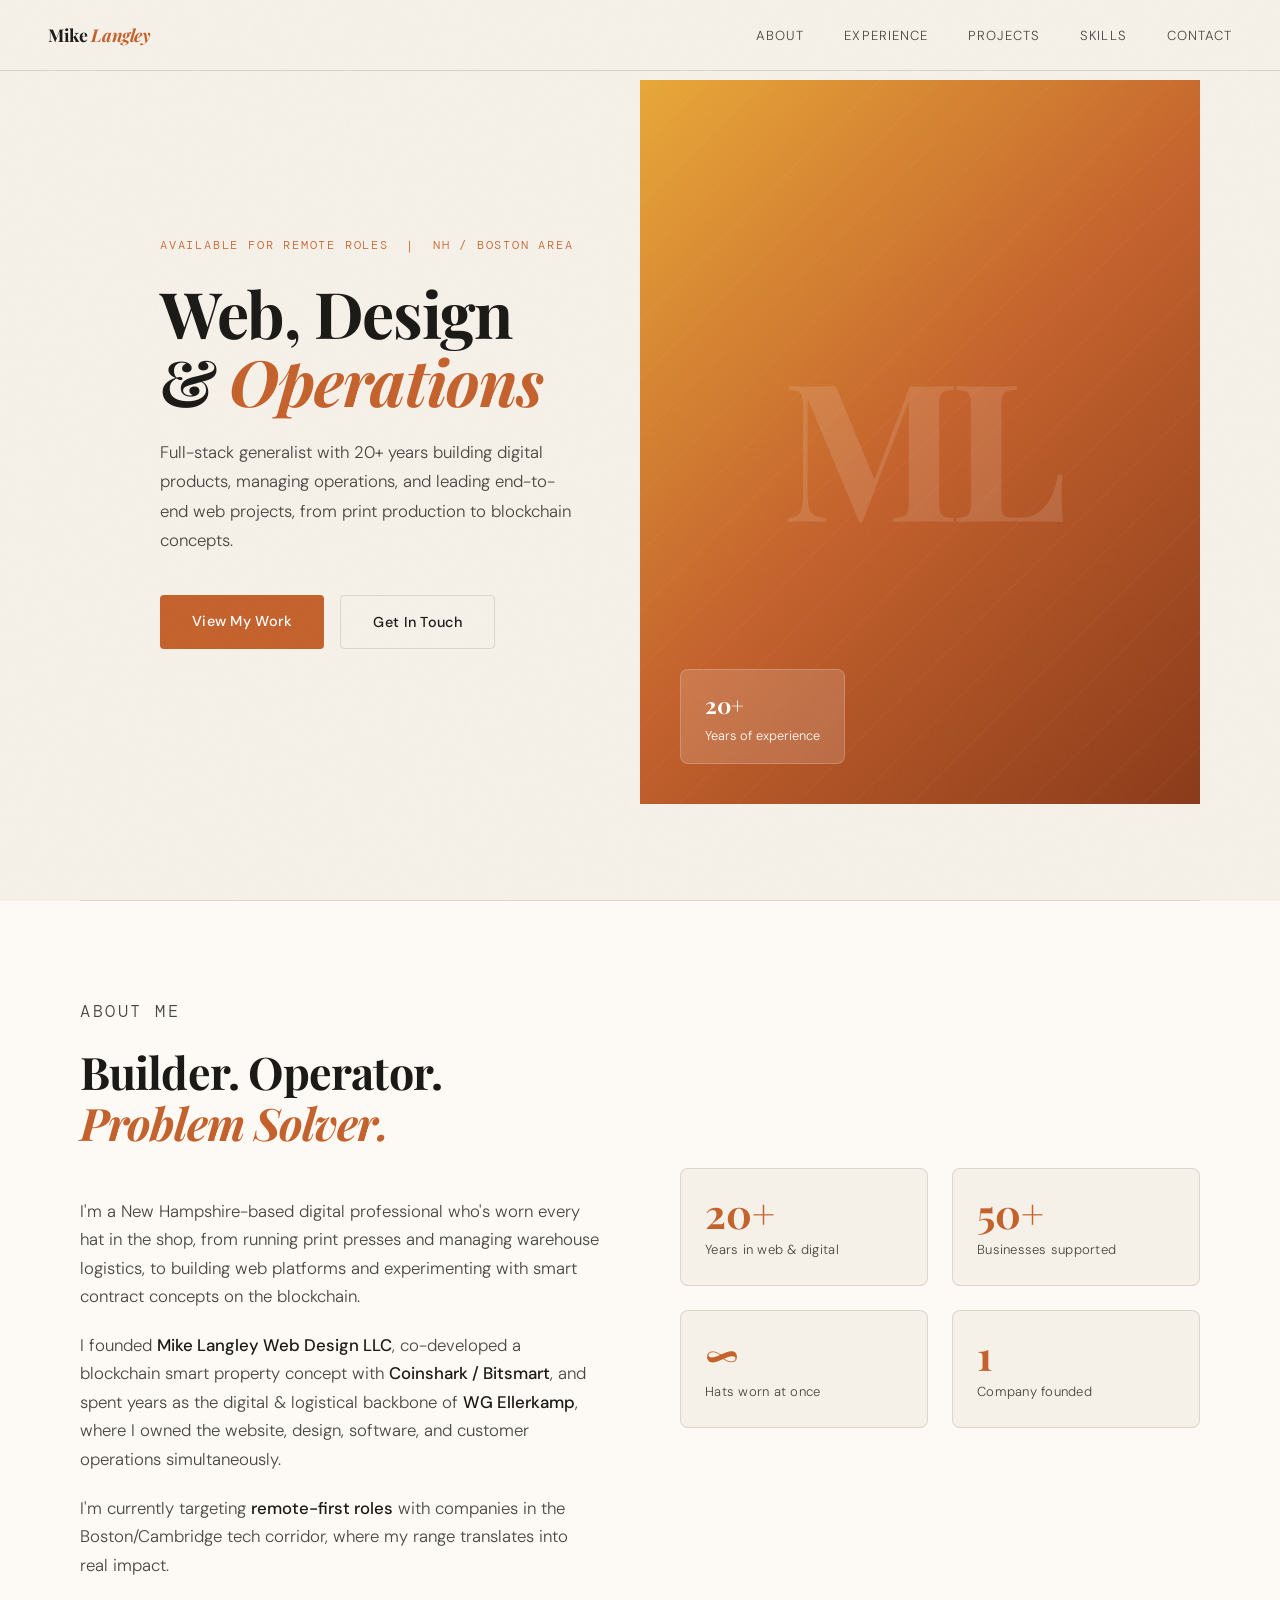
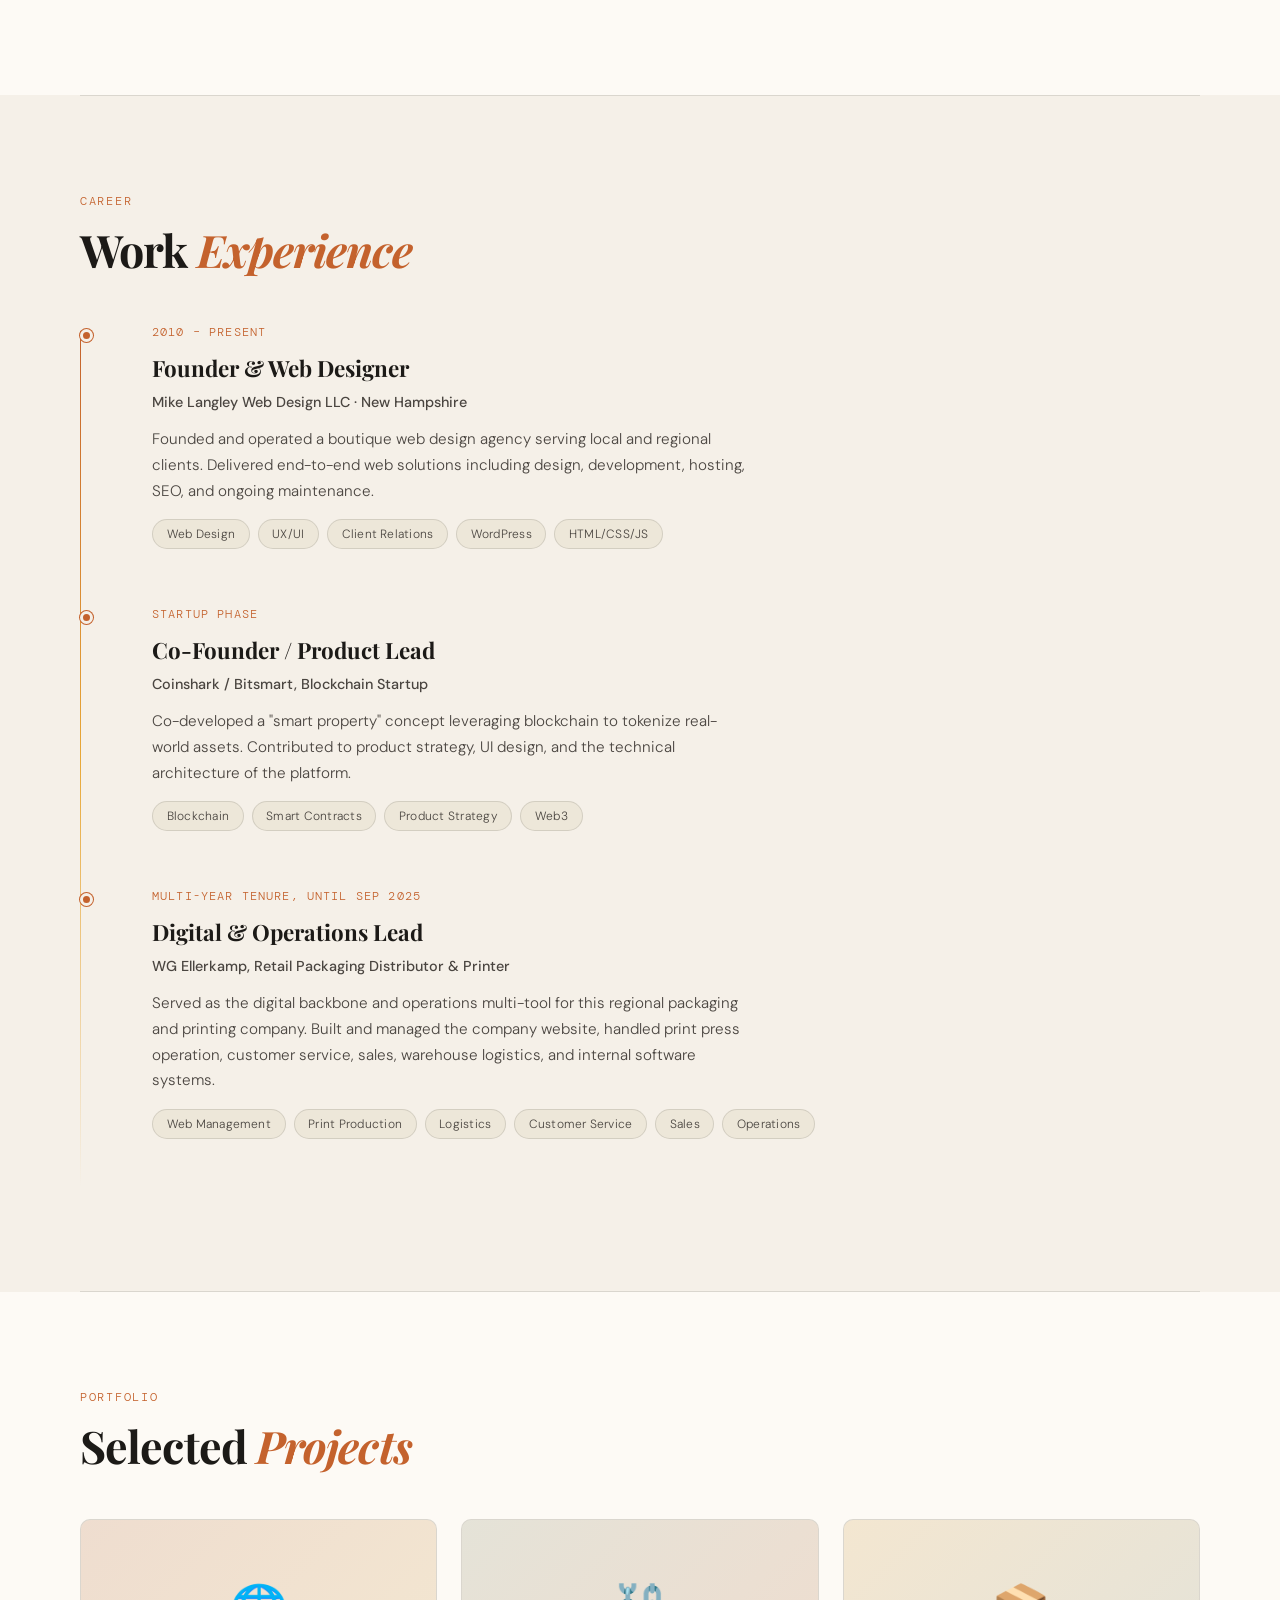
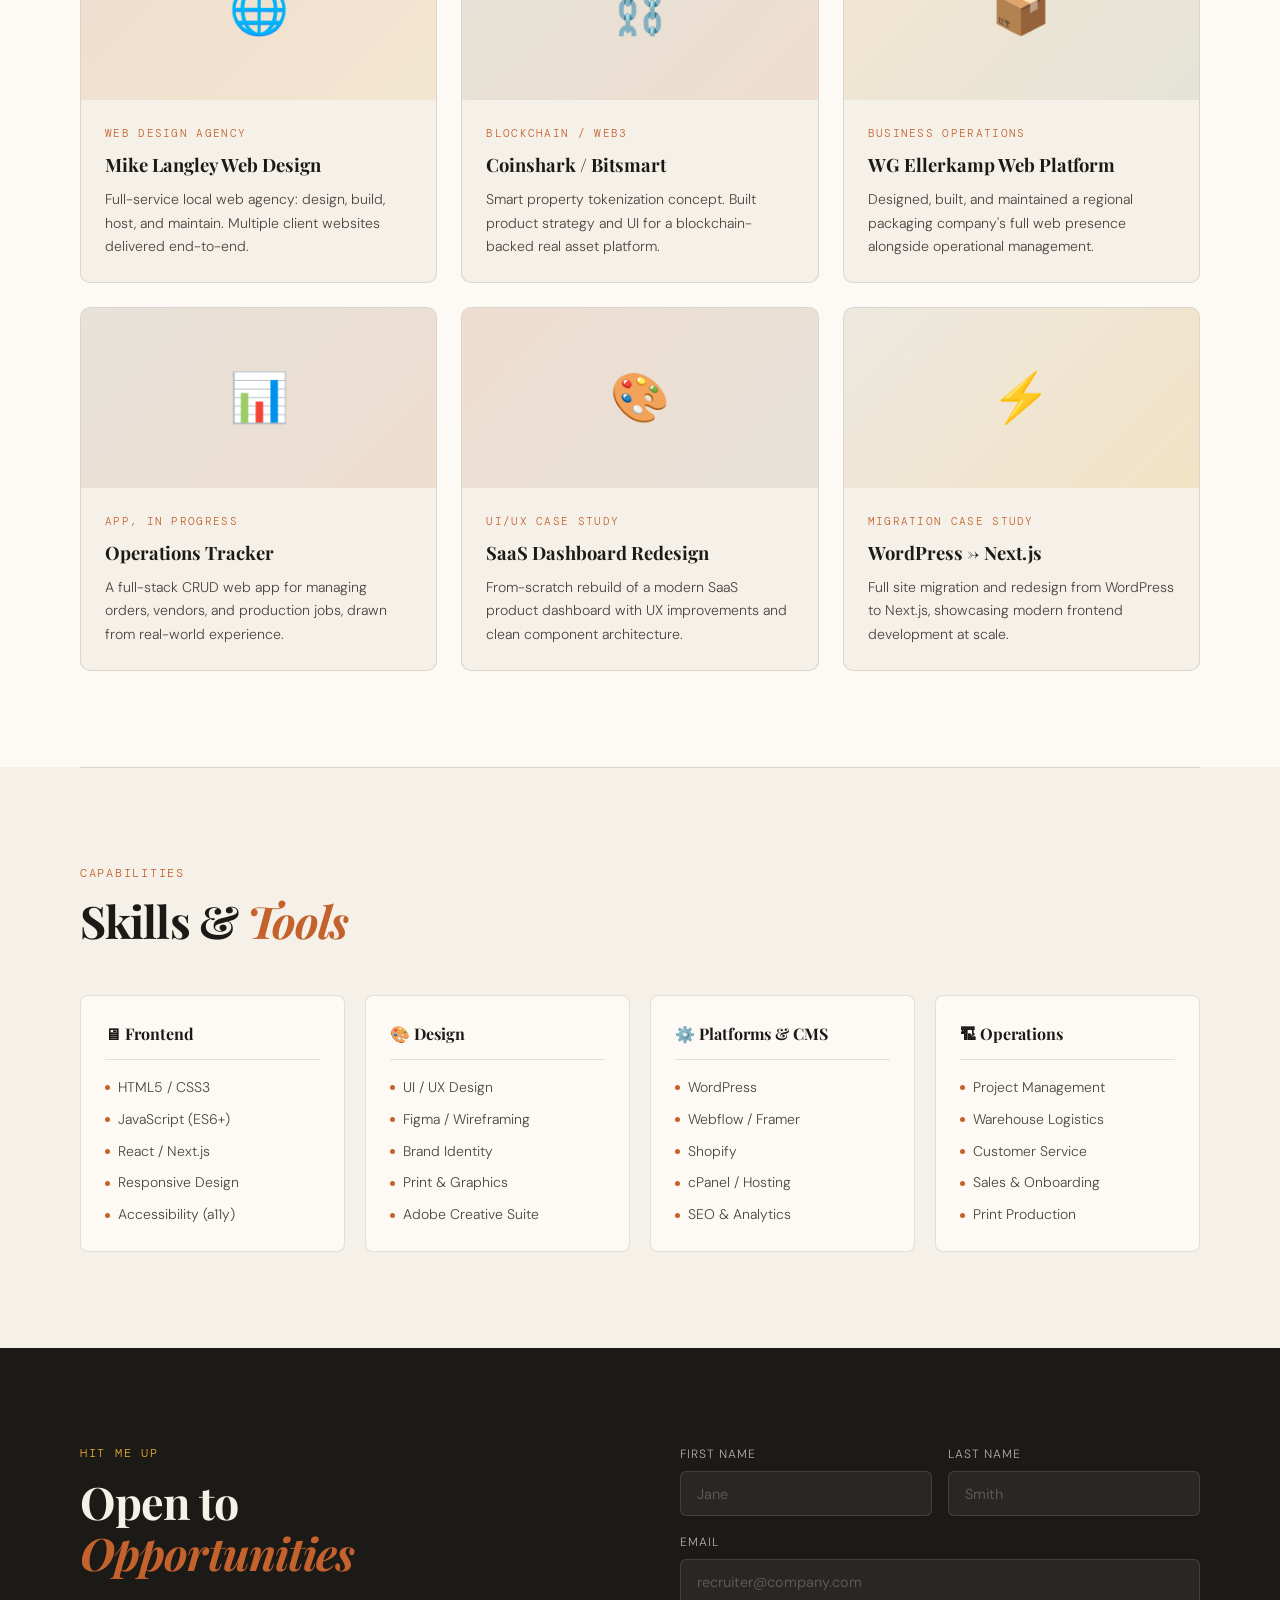
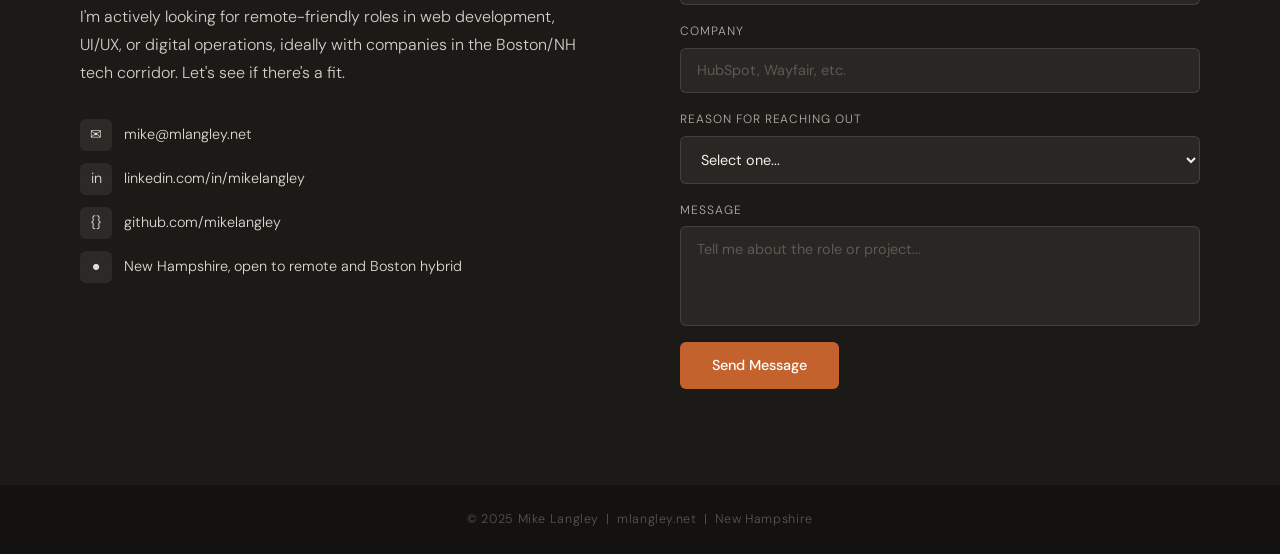
==== commit b0d05cee: "Update index.html" ====
--- a/index.html
+++ b/index.html
@@ -6,696 +6,7 @@
 <title>Mike Langley | Web, Design & Operations</title>
 <link rel="preconnect" href="https://fonts.googleapis.com">
 <link href="https://fonts.googleapis.com/css2?family=Playfair+Display:ital,wght@0,400;0,700;1,400&family=DM+Sans:wght@300;400;500&family=DM+Mono:wght@400&display=swap" rel="stylesheet">
-<style>
-  :root {
-    --cream: #F5F0E8;
-    --cream-dark: #EDE7D9;
-    --ink: #1C1A17;
-    --ink-light: #4A4540;
-    --terracotta: #C4622D;
-    --amber: #E8A838;
-    --sage: #7A8C6E;
-    --warm-white: #FDFAF5;
-    --border: rgba(28,26,23,0.12);
-    --serif: 'Playfair Display', Georgia, serif;
-    --sans: 'DM Sans', sans-serif;
-    --mono: 'DM Mono', monospace;
-  }
-
-  *, *::before, *::after { box-sizing: border-box; margin: 0; padding: 0; }
-
-  html { scroll-behavior: smooth; }
-
-  body {
-    background: var(--cream);
-    color: var(--ink);
-    font-family: var(--sans);
-    font-weight: 300;
-    line-height: 1.7;
-    overflow-x: hidden;
-  }
-
-  /* NOISE TEXTURE OVERLAY */
-  body::before {
-    content: '';
-    position: fixed;
-    inset: 0;
-    background-image: url("data:image/svg+xml,%3Csvg viewBox='0 0 256 256' xmlns='http://www.w3.org/2000/svg'%3E%3Cfilter id='noise'%3E%3CfeTurbulence type='fractalNoise' baseFrequency='0.9' numOctaves='4' stitchTiles='stitch'/%3E%3C/filter%3E%3Crect width='100%25' height='100%25' filter='url(%23noise)' opacity='0.04'/%3E%3C/svg%3E");
-    pointer-events: none;
-    z-index: 9999;
-    opacity: 0.4;
-  }
-
-  /* ── NAV ── */
-  nav {
-    position: fixed;
-    top: 0; left: 0; right: 0;
-    z-index: 100;
-    padding: 1.25rem 3rem;
-    display: flex;
-    justify-content: space-between;
-    align-items: center;
-    background: rgba(245,240,232,0.85);
-    backdrop-filter: blur(12px);
-    border-bottom: 1px solid var(--border);
-  }
-
-  .nav-logo {
-    font-family: var(--serif);
-    font-size: 1.1rem;
-    font-weight: 700;
-    letter-spacing: -0.02em;
-    color: var(--ink);
-    text-decoration: none;
-  }
-
-  .nav-logo span { color: var(--terracotta); font-style: italic; }
-
-  .nav-links {
-    display: flex;
-    gap: 2.5rem;
-    list-style: none;
-  }
-
-  .nav-links a {
-    font-size: 0.82rem;
-    letter-spacing: 0.08em;
-    text-transform: uppercase;
-    color: var(--ink-light);
-    text-decoration: none;
-    transition: color 0.2s;
-  }
-
-  .nav-links a:hover { color: var(--terracotta); }
-
-  /* ── HERO ── */
-  #hero {
-    min-height: 100vh;
-    display: grid;
-    grid-template-columns: 1fr 1fr;
-    padding-top: 80px;
-    position: relative;
-    overflow: hidden;
-  }
-
-  .hero-left {
-    display: flex;
-    flex-direction: column;
-    justify-content: center;
-    padding: 6rem 3rem 6rem 5rem;
-    position: relative;
-    z-index: 2;
-  }
-
-  .hero-eyebrow {
-    font-family: var(--mono);
-    font-size: 0.75rem;
-    letter-spacing: 0.15em;
-    text-transform: uppercase;
-    color: var(--terracotta);
-    margin-bottom: 1.5rem;
-    opacity: 0;
-    animation: fadeUp 0.7s ease 0.2s forwards;
-  }
-
-  .hero-title {
-    font-family: var(--serif);
-    font-size: clamp(3rem, 5vw, 5.5rem);
-    font-weight: 700;
-    line-height: 1.05;
-    letter-spacing: -0.02em;
-    margin-bottom: 1.5rem;
-    opacity: 0;
-    animation: fadeUp 0.8s ease 0.35s forwards;
-  }
-
-  .hero-title em {
-    font-style: italic;
-    color: var(--terracotta);
-  }
-
-  .hero-sub {
-    font-size: 1.05rem;
-    color: var(--ink-light);
-    max-width: 420px;
-    line-height: 1.75;
-    margin-bottom: 2.5rem;
-    opacity: 0;
-    animation: fadeUp 0.8s ease 0.5s forwards;
-  }
-
-  .hero-cta {
-    display: flex;
-    gap: 1rem;
-    flex-wrap: wrap;
-    opacity: 0;
-    animation: fadeUp 0.8s ease 0.65s forwards;
-  }
-
-  .btn-primary {
-    background: var(--terracotta);
-    color: white;
-    padding: 0.85rem 2rem;
-    border-radius: 4px;
-    font-size: 0.9rem;
-    font-weight: 500;
-    letter-spacing: 0.02em;
-    text-decoration: none;
-    transition: background 0.2s, transform 0.2s;
-    border: none;
-    cursor: pointer;
-  }
-
-  .btn-primary:hover { background: #a84f22; transform: translateY(-2px); }
-
-  .btn-outline {
-    background: transparent;
-    color: var(--ink);
-    padding: 0.85rem 2rem;
-    border-radius: 4px;
-    font-size: 0.9rem;
-    font-weight: 500;
-    letter-spacing: 0.02em;
-    text-decoration: none;
-    border: 1.5px solid var(--border);
-    transition: border-color 0.2s, transform 0.2s;
-    cursor: pointer;
-  }
-
-  .btn-outline:hover { border-color: var(--terracotta); transform: translateY(-2px); }
-
-  .hero-right {
-    position: relative;
-    display: flex;
-    align-items: center;
-    justify-content: center;
-    overflow: hidden;
-  }
-
-  .hero-graphic {
-    position: absolute;
-    inset: 0;
-    background: linear-gradient(135deg, var(--amber) 0%, var(--terracotta) 50%, #8B3A1A 100%);
-    opacity: 0;
-    animation: fadeIn 1.2s ease 0.1s forwards;
-  }
-
-  .hero-graphic::after {
-    content: '';
-    position: absolute;
-    inset: 0;
-    background: repeating-linear-gradient(
-      -45deg,
-      transparent,
-      transparent 40px,
-      rgba(255,255,255,0.05) 40px,
-      rgba(255,255,255,0.05) 41px
-    );
-  }
-
-  .hero-initials {
-    position: relative;
-    z-index: 2;
-    font-family: var(--serif);
-    font-size: clamp(8rem, 15vw, 16rem);
-    font-weight: 700;
-    color: rgba(255,255,255,0.12);
-    letter-spacing: -0.05em;
-    line-height: 1;
-    user-select: none;
-    animation: fadeIn 1s ease 0.5s forwards;
-    opacity: 0;
-  }
-
-  .hero-badge {
-    position: absolute;
-    bottom: 2.5rem;
-    left: 2.5rem;
-    background: rgba(255,255,255,0.15);
-    backdrop-filter: blur(8px);
-    border: 1px solid rgba(255,255,255,0.2);
-    border-radius: 8px;
-    padding: 1rem 1.5rem;
-    color: white;
-    font-size: 0.8rem;
-    z-index: 3;
-  }
-
-  .hero-badge strong {
-    display: block;
-    font-size: 1.4rem;
-    font-family: var(--serif);
-    font-weight: 700;
-    margin-bottom: 0.1rem;
-  }
-
-  /* ── SECTION BASE ── */
-  section { padding: 6rem 5rem; }
-
-  .section-label {
-    font-family: var(--mono);
-    font-size: 0.72rem;
-    letter-spacing: 0.15em;
-    text-transform: uppercase;
-    color: var(--terracotta);
-    margin-bottom: 0.75rem;
-  }
-
-  .section-title {
-    font-family: var(--serif);
-    font-size: clamp(2rem, 3.5vw, 3rem);
-    font-weight: 700;
-    line-height: 1.15;
-    letter-spacing: -0.02em;
-    margin-bottom: 3rem;
-  }
-
-  .section-title em { font-style: italic; color: var(--terracotta); }
-
-  /* ── DIVIDER ── */
-  .divider {
-    height: 1px;
-    background: var(--border);
-    margin: 0 5rem;
-  }
-
-  /* ── ABOUT ── */
-  #about {
-    background: var(--warm-white);
-    display: grid;
-    grid-template-columns: 1fr 1fr;
-    gap: 5rem;
-    align-items: center;
-  }
-
-  .about-text p {
-    color: var(--ink-light);
-    margin-bottom: 1.25rem;
-    font-size: 1.05rem;
-  }
-
-  .about-text p strong { color: var(--ink); font-weight: 500; }
-
-  .about-stats {
-    display: grid;
-    grid-template-columns: 1fr 1fr;
-    gap: 1.5rem;
-  }
-
-  .stat-card {
-    background: var(--cream);
-    border: 1px solid var(--border);
-    border-radius: 8px;
-    padding: 1.5rem;
-    transition: transform 0.2s, box-shadow 0.2s;
-  }
-
-  .stat-card:hover { transform: translateY(-3px); box-shadow: 0 8px 24px rgba(28,26,23,0.08); }
-
-  .stat-number {
-    font-family: var(--serif);
-    font-size: 2.5rem;
-    font-weight: 700;
-    color: var(--terracotta);
-    line-height: 1;
-    margin-bottom: 0.35rem;
-  }
-
-  .stat-label {
-    font-size: 0.82rem;
-    color: var(--ink-light);
-    letter-spacing: 0.02em;
-  }
-
-  /* ── EXPERIENCE TIMELINE ── */
-  #experience { background: var(--cream); }
-
-  .timeline {
-    position: relative;
-    padding-left: 2rem;
-  }
-
-  .timeline::before {
-    content: '';
-    position: absolute;
-    left: 0;
-    top: 8px;
-    bottom: 8px;
-    width: 1px;
-    background: linear-gradient(to bottom, var(--terracotta), var(--amber), transparent);
-  }
-
-  .timeline-item {
-    position: relative;
-    padding: 0 0 3.5rem 2.5rem;
-    opacity: 1;
-    transform: translateX(0);
-    transition: opacity 0.6s ease, transform 0.6s ease;
-  }
-
-  .timeline-item.visible { opacity: 1; transform: translateX(0); }
-
-  .timeline-dot {
-    position: absolute;
-    left: -2rem;
-    top: 6px;
-    width: 13px;
-    height: 13px;
-    background: var(--terracotta);
-    border-radius: 50%;
-    border: 3px solid var(--cream);
-    box-shadow: 0 0 0 1px var(--terracotta);
-  }
-
-  .timeline-date {
-    font-family: var(--mono);
-    font-size: 0.72rem;
-    letter-spacing: 0.1em;
-    color: var(--terracotta);
-    text-transform: uppercase;
-    margin-bottom: 0.4rem;
-  }
-
-  .timeline-role {
-    font-family: var(--serif);
-    font-size: 1.4rem;
-    font-weight: 700;
-    margin-bottom: 0.2rem;
-  }
-
-  .timeline-company {
-    font-size: 0.9rem;
-    color: var(--ink-light);
-    font-weight: 500;
-    margin-bottom: 0.75rem;
-  }
-
-  .timeline-desc {
-    font-size: 0.95rem;
-    color: var(--ink-light);
-    max-width: 600px;
-    line-height: 1.7;
-  }
-
-  .timeline-tags {
-    display: flex;
-    flex-wrap: wrap;
-    gap: 0.5rem;
-    margin-top: 0.9rem;
-  }
-
-  .tag {
-    background: var(--cream-dark);
-    border: 1px solid var(--border);
-    border-radius: 100px;
-    padding: 0.25rem 0.85rem;
-    font-size: 0.75rem;
-    color: var(--ink-light);
-    letter-spacing: 0.02em;
-  }
-
-  /* ── PROJECTS ── */
-  #projects { background: var(--warm-white); }
-
-  .projects-grid {
-    display: grid;
-    grid-template-columns: repeat(3, 1fr);
-    gap: 1.5rem;
-  }
-
-  .project-card {
-    background: var(--cream);
-    border: 1px solid var(--border);
-    border-radius: 10px;
-    overflow: hidden;
-    opacity: 1;
-    transform: translateY(0);
-    transition: opacity 0.5s ease, transform 0.5s ease, box-shadow 0.25s;
-  }
-
-  .project-card.visible { opacity: 1; transform: translateY(0); }
-  .project-card:hover { transform: translateY(-5px); box-shadow: 0 16px 40px rgba(28,26,23,0.1); }
-
-  .project-thumb {
-    height: 180px;
-    display: flex;
-    align-items: center;
-    justify-content: center;
-    font-size: 3rem;
-    position: relative;
-    overflow: hidden;
-  }
-
-  .project-thumb-1 { background: linear-gradient(135deg, #C4622D22, #E8A83822); }
-  .project-thumb-2 { background: linear-gradient(135deg, #7A8C6E22, #C4622D22); }
-  .project-thumb-3 { background: linear-gradient(135deg, #E8A83822, #7A8C6E22); }
-  .project-thumb-4 { background: linear-gradient(135deg, #1C1A1711, #C4622D22); }
-  .project-thumb-5 { background: linear-gradient(135deg, #C4622D22, #1C1A1711); }
-  .project-thumb-6 { background: linear-gradient(135deg, #7A8C6E11, #E8A83833); }
-
-  .project-body { padding: 1.5rem; }
-
-  .project-label {
-    font-family: var(--mono);
-    font-size: 0.68rem;
-    letter-spacing: 0.12em;
-    text-transform: uppercase;
-    color: var(--terracotta);
-    margin-bottom: 0.4rem;
-  }
-
-  .project-name {
-    font-family: var(--serif);
-    font-size: 1.15rem;
-    font-weight: 700;
-    margin-bottom: 0.5rem;
-  }
-
-  .project-desc {
-    font-size: 0.88rem;
-    color: var(--ink-light);
-    line-height: 1.65;
-  }
-
-  /* ── SKILLS ── */
-  #skills { background: var(--cream); }
-
-  .skills-grid {
-    display: grid;
-    grid-template-columns: repeat(4, 1fr);
-    gap: 1.25rem;
-  }
-
-  .skill-group {
-    background: var(--warm-white);
-    border: 1px solid var(--border);
-    border-radius: 8px;
-    padding: 1.5rem;
-    opacity: 1;
-    transform: translateY(0);
-    transition: opacity 0.5s ease, transform 0.5s ease;
-  }
-
-  .skill-group.visible { opacity: 1; transform: translateY(0); }
-
-  .skill-group-title {
-    font-family: var(--serif);
-    font-size: 1rem;
-    font-weight: 700;
-    margin-bottom: 1rem;
-    padding-bottom: 0.75rem;
-    border-bottom: 1px solid var(--border);
-  }
-
-  .skill-list {
-    list-style: none;
-    display: flex;
-    flex-direction: column;
-    gap: 0.5rem;
-  }
-
-  .skill-list li {
-    font-size: 0.875rem;
-    color: var(--ink-light);
-    display: flex;
-    align-items: center;
-    gap: 0.5rem;
-  }
-
-  .skill-list li::before {
-    content: '';
-    width: 5px;
-    height: 5px;
-    background: var(--terracotta);
-    border-radius: 50%;
-    flex-shrink: 0;
-  }
-
-  /* ── CONTACT ── */
-  #contact {
-    background: var(--ink);
-    color: var(--cream);
-    display: grid;
-    grid-template-columns: 1fr 1fr;
-    gap: 5rem;
-    align-items: start;
-  }
-
-  #contact .section-label { color: var(--amber); }
-  #contact .section-title { color: var(--cream); margin-bottom: 1.5rem; }
-
-  .contact-intro {
-    font-size: 1rem;
-    color: rgba(245,240,232,0.85);
-    line-height: 1.75;
-    margin-bottom: 2rem;
-  }
-
-  .contact-links {
-    display: flex;
-    flex-direction: column;
-    gap: 0.75rem;
-  }
-
-  .contact-link {
-    display: flex;
-    align-items: center;
-    gap: 0.75rem;
-    font-size: 0.9rem;
-    color: rgba(245,240,232,0.9);
-    text-decoration: none;
-    transition: color 0.2s;
-  }
-
-  .contact-link:hover { color: var(--amber); }
-
-  .contact-link-icon {
-    width: 32px;
-    height: 32px;
-    background: rgba(245,240,232,0.08);
-    border-radius: 6px;
-    display: flex;
-    align-items: center;
-    justify-content: center;
-    font-size: 0.9rem;
-    flex-shrink: 0;
-  }
-
-  .contact-form {
-    display: flex;
-    flex-direction: column;
-    gap: 1rem;
-  }
-
-  .form-row { display: grid; grid-template-columns: 1fr 1fr; gap: 1rem; }
-
-  .form-group {
-    display: flex;
-    flex-direction: column;
-    gap: 0.4rem;
-  }
-
-  .form-group label {
-    font-size: 0.75rem;
-    letter-spacing: 0.08em;
-    text-transform: uppercase;
-    color: rgba(245,240,232,0.7);
-  }
-
-  .form-group input,
-  .form-group textarea,
-  .form-group select {
-    background: rgba(245,240,232,0.06);
-    border: 1px solid rgba(245,240,232,0.12);
-    border-radius: 6px;
-    padding: 0.8rem 1rem;
-    color: var(--cream);
-    font-family: var(--sans);
-    font-size: 0.9rem;
-    outline: none;
-    transition: border-color 0.2s;
-    resize: none;
-  }
-
-  .form-group input::placeholder,
-  .form-group textarea::placeholder { color: rgba(245,240,232,0.25); }
-
-  .form-group input:focus,
-  .form-group textarea:focus,
-  .form-group select:focus { border-color: var(--amber); }
-
-  .form-group select option { background: #2A2820; }
-
-  .form-submit {
-    background: var(--terracotta);
-    color: white;
-    border: none;
-    padding: 0.9rem 2rem;
-    border-radius: 6px;
-    font-family: var(--sans);
-    font-size: 0.9rem;
-    font-weight: 500;
-    cursor: pointer;
-    transition: background 0.2s, transform 0.2s;
-    align-self: flex-start;
-  }
-
-  .form-submit:hover { background: #a84f22; transform: translateY(-2px); }
-
-  .form-success {
-    display: none;
-    background: rgba(122,140,110,0.2);
-    border: 1px solid rgba(122,140,110,0.4);
-    border-radius: 6px;
-    padding: 1rem 1.25rem;
-    color: #B5C9A6;
-    font-size: 0.9rem;
-  }
-
-  /* ── FOOTER ── */
-  footer {
-    background: #141210;
-    color: rgba(245,240,232,0.3);
-    text-align: center;
-    padding: 1.5rem;
-    font-size: 0.78rem;
-    letter-spacing: 0.05em;
-  }
-
-  /* ── ANIMATIONS ── */
-  @keyframes fadeUp {
-    from { opacity: 0; transform: translateY(22px); }
-    to   { opacity: 1; transform: translateY(0); }
-  }
-
-  @keyframes fadeIn {
-    from { opacity: 0; }
-    to   { opacity: 1; }
-  }
-
-  /* ── RESPONSIVE ── */
-  @media (max-width: 900px) {
-    nav { padding: 1rem 1.5rem; }
-    .nav-links { gap: 1.5rem; }
-    #hero { grid-template-columns: 1fr; }
-    .hero-right { height: 320px; }
-    .hero-left { padding: 4rem 1.5rem 3rem; }
-    section { padding: 4rem 1.5rem; }
-    .divider { margin: 0 1.5rem; }
-    #about { grid-template-columns: 1fr; gap: 2.5rem; }
-    .projects-grid { grid-template-columns: 1fr 1fr; }
-    .skills-grid { grid-template-columns: 1fr 1fr; }
-    #contact { grid-template-columns: 1fr; gap: 3rem; }
-  }
-
-  @media (max-width: 560px) {
-    .nav-links { display: none; }
-    .projects-grid { grid-template-columns: 1fr; }
-    .skills-grid { grid-template-columns: 1fr; }
-    .form-row { grid-template-columns: 1fr; }
-    .about-stats { grid-template-columns: 1fr 1fr; }
-  }
-</style>
+<link rel="stylesheet" href="style.css">
 </head>
 <body>
 
@@ -941,7 +252,7 @@
 <!-- CONTACT -->
 <section id="contact">
   <div>
-    <p class="section-label">Let's Talk</p>
+    <p class="section-label">Hit me up</p>
     <h2 class="section-title">Open to<br><em>Opportunities</em></h2>
     <p class="contact-intro">
       I'm actively looking for remote-friendly roles in web development, UI/UX, or digital operations, ideally with companies in the Boston/NH tech corridor. Let's see if there's a fit.
@@ -949,7 +260,7 @@
     <div class="contact-links">
       <a href="/cdn-cgi/l/email-protection#127f7b7977527f7e737c757e776b3c7c7766" class="contact-link">
         <div class="contact-link-icon">✉</div>
-        <span class="__cf_email__" data-cfemail="b0ddd9dbd5f0dddcd1ded7dcd5c99eded5c4">[email&#160;protected]</span>
+        <span class="__cf_email__" data-cfemail="b0ddd9dbd5f0dddcd1ded7dcd5c99eded5c4">mike@mlangley.net</span>
       </a>
       <a href="https://linkedin.com/in/mikelangley" class="contact-link" target="_blank">
         <div class="contact-link-icon">in</div>
@@ -979,7 +290,7 @@
     </div>
     <div class="form-group">
       <label>Email</label>
-      <input type="email" placeholder="jane@company.com" />
+      <input type="email" placeholder="recruiter@company.com" />
     </div>
     <div class="form-group">
       <label>Company</label>
--- a/style.css
+++ b/style.css
@@ -0,0 +1,688 @@
+  :root {
+    --cream: #F5F0E8;
+    --cream-dark: #EDE7D9;
+    --ink: #1C1A17;
+    --ink-light: #4A4540;
+    --terracotta: #C4622D;
+    --amber: #E8A838;
+    --sage: #7A8C6E;
+    --warm-white: #FDFAF5;
+    --border: rgba(28,26,23,0.12);
+    --serif: 'Playfair Display', Georgia, serif;
+    --sans: 'DM Sans', sans-serif;
+    --mono: 'DM Mono', monospace;
+  }
+
+  *, *::before, *::after { box-sizing: border-box; margin: 0; padding: 0; }
+
+  html { scroll-behavior: smooth; }
+
+  body {
+    background: var(--cream);
+    color: var(--ink);
+    font-family: var(--sans);
+    font-weight: 300;
+    line-height: 1.7;
+    overflow-x: hidden;
+  }
+
+  /* NOISE TEXTURE OVERLAY */
+  body::before {
+    content: '';
+    position: fixed;
+    inset: 0;
+    background-image: url("data:image/svg+xml,%3Csvg viewBox='0 0 256 256' xmlns='http://www.w3.org/2000/svg'%3E%3Cfilter id='noise'%3E%3CfeTurbulence type='fractalNoise' baseFrequency='0.9' numOctaves='4' stitchTiles='stitch'/%3E%3C/filter%3E%3Crect width='100%25' height='100%25' filter='url(%23noise)' opacity='0.04'/%3E%3C/svg%3E");
+    pointer-events: none;
+    z-index: 9999;
+    opacity: 0.4;
+  }
+
+  /* ── NAV ── */
+  nav {
+    position: fixed;
+    top: 0; left: 0; right: 0;
+    z-index: 100;
+    padding: 1.25rem 3rem;
+    display: flex;
+    justify-content: space-between;
+    align-items: center;
+    background: rgba(245,240,232,0.85);
+    backdrop-filter: blur(12px);
+    border-bottom: 1px solid var(--border);
+  }
+
+  .nav-logo {
+    font-family: var(--serif);
+    font-size: 1.1rem;
+    font-weight: 700;
+    letter-spacing: -0.02em;
+    color: var(--ink);
+    text-decoration: none;
+  }
+
+  .nav-logo span { color: var(--terracotta); font-style: italic; }
+
+  .nav-links {
+    display: flex;
+    gap: 2.5rem;
+    list-style: none;
+  }
+
+  .nav-links a {
+    font-size: 0.82rem;
+    letter-spacing: 0.08em;
+    text-transform: uppercase;
+    color: var(--ink-light);
+    text-decoration: none;
+    transition: color 0.2s;
+  }
+
+  .nav-links a:hover { color: var(--terracotta); }
+
+  /* ── HERO ── */
+  #hero {
+    min-height: 100vh;
+    display: grid;
+    grid-template-columns: 1fr 1fr;
+    padding-top: 80px;
+    position: relative;
+    overflow: hidden;
+  }
+
+  .hero-left {
+    display: flex;
+    flex-direction: column;
+    justify-content: center;
+    padding: 6rem 3rem 6rem 5rem;
+    position: relative;
+    z-index: 2;
+  }
+
+  .hero-eyebrow {
+    font-family: var(--mono);
+    font-size: 0.75rem;
+    letter-spacing: 0.15em;
+    text-transform: uppercase;
+    color: var(--terracotta);
+    margin-bottom: 1.5rem;
+    opacity: 0;
+    animation: fadeUp 0.7s ease 0.2s forwards;
+  }
+
+  .hero-title {
+    font-family: var(--serif);
+    font-size: clamp(3rem, 5vw, 5.5rem);
+    font-weight: 700;
+    line-height: 1.05;
+    letter-spacing: -0.02em;
+    margin-bottom: 1.5rem;
+    opacity: 0;
+    animation: fadeUp 0.8s ease 0.35s forwards;
+  }
+
+  .hero-title em {
+    font-style: italic;
+    color: var(--terracotta);
+  }
+
+  .hero-sub {
+    font-size: 1.05rem;
+    color: var(--ink-light);
+    max-width: 420px;
+    line-height: 1.75;
+    margin-bottom: 2.5rem;
+    opacity: 0;
+    animation: fadeUp 0.8s ease 0.5s forwards;
+  }
+
+  .hero-cta {
+    display: flex;
+    gap: 1rem;
+    flex-wrap: wrap;
+    opacity: 0;
+    animation: fadeUp 0.8s ease 0.65s forwards;
+  }
+
+  .btn-primary {
+    background: var(--terracotta);
+    color: white;
+    padding: 0.85rem 2rem;
+    border-radius: 4px;
+    font-size: 0.9rem;
+    font-weight: 500;
+    letter-spacing: 0.02em;
+    text-decoration: none;
+    transition: background 0.2s, transform 0.2s;
+    border: none;
+    cursor: pointer;
+  }
+
+  .btn-primary:hover { background: #a84f22; transform: translateY(-2px); }
+
+  .btn-outline {
+    background: transparent;
+    color: var(--ink);
+    padding: 0.85rem 2rem;
+    border-radius: 4px;
+    font-size: 0.9rem;
+    font-weight: 500;
+    letter-spacing: 0.02em;
+    text-decoration: none;
+    border: 1.5px solid var(--border);
+    transition: border-color 0.2s, transform 0.2s;
+    cursor: pointer;
+  }
+
+  .btn-outline:hover { border-color: var(--terracotta); transform: translateY(-2px); }
+
+  .hero-right {
+    position: relative;
+    display: flex;
+    align-items: center;
+    justify-content: center;
+    overflow: hidden;
+  }
+
+  .hero-graphic {
+    position: absolute;
+    inset: 0;
+    background: linear-gradient(135deg, var(--amber) 0%, var(--terracotta) 50%, #8B3A1A 100%);
+    opacity: 0;
+    animation: fadeIn 1.2s ease 0.1s forwards;
+  }
+
+  .hero-graphic::after {
+    content: '';
+    position: absolute;
+    inset: 0;
+    background: repeating-linear-gradient(
+      -45deg,
+      transparent,
+      transparent 40px,
+      rgba(255,255,255,0.05) 40px,
+      rgba(255,255,255,0.05) 41px
+    );
+  }
+
+  .hero-initials {
+    position: relative;
+    z-index: 2;
+    font-family: var(--serif);
+    font-size: clamp(8rem, 15vw, 16rem);
+    font-weight: 700;
+    color: rgba(255,255,255,0.12);
+    letter-spacing: -0.05em;
+    line-height: 1;
+    user-select: none;
+    animation: fadeIn 1s ease 0.5s forwards;
+    opacity: 0;
+  }
+
+  .hero-badge {
+    position: absolute;
+    bottom: 2.5rem;
+    left: 2.5rem;
+    background: rgba(255,255,255,0.15);
+    backdrop-filter: blur(8px);
+    border: 1px solid rgba(255,255,255,0.2);
+    border-radius: 8px;
+    padding: 1rem 1.5rem;
+    color: white;
+    font-size: 0.8rem;
+    z-index: 3;
+  }
+
+  .hero-badge strong {
+    display: block;
+    font-size: 1.4rem;
+    font-family: var(--serif);
+    font-weight: 700;
+    margin-bottom: 0.1rem;
+  }
+
+  /* ── SECTION BASE ── */
+  section { padding: 6rem 5rem; }
+
+  .section-label {
+    font-family: var(--mono);
+    font-size: 0.72rem;
+    letter-spacing: 0.15em;
+    text-transform: uppercase;
+    color: var(--terracotta);
+    margin-bottom: 0.75rem;
+  }
+
+  .section-title {
+    font-family: var(--serif);
+    font-size: clamp(2rem, 3.5vw, 3rem);
+    font-weight: 700;
+    line-height: 1.15;
+    letter-spacing: -0.02em;
+    margin-bottom: 3rem;
+  }
+
+  .section-title em { font-style: italic; color: var(--terracotta); }
+
+  /* ── DIVIDER ── */
+  .divider {
+    height: 1px;
+    background: var(--border);
+    margin: 0 5rem;
+  }
+
+  /* ── ABOUT ── */
+  #about {
+    background: var(--warm-white);
+    display: grid;
+    grid-template-columns: 1fr 1fr;
+    gap: 5rem;
+    align-items: center;
+  }
+
+  .about-text p {
+    color: var(--ink-light);
+    margin-bottom: 1.25rem;
+    font-size: 1.05rem;
+  }
+
+  .about-text p strong { color: var(--ink); font-weight: 500; }
+
+  .about-stats {
+    display: grid;
+    grid-template-columns: 1fr 1fr;
+    gap: 1.5rem;
+  }
+
+  .stat-card {
+    background: var(--cream);
+    border: 1px solid var(--border);
+    border-radius: 8px;
+    padding: 1.5rem;
+    transition: transform 0.2s, box-shadow 0.2s;
+  }
+
+  .stat-card:hover { transform: translateY(-3px); box-shadow: 0 8px 24px rgba(28,26,23,0.08); }
+
+  .stat-number {
+    font-family: var(--serif);
+    font-size: 2.5rem;
+    font-weight: 700;
+    color: var(--terracotta);
+    line-height: 1;
+    margin-bottom: 0.35rem;
+  }
+
+  .stat-label {
+    font-size: 0.82rem;
+    color: var(--ink-light);
+    letter-spacing: 0.02em;
+  }
+
+  /* ── EXPERIENCE TIMELINE ── */
+  #experience { background: var(--cream); }
+
+  .timeline {
+    position: relative;
+    padding-left: 2rem;
+  }
+
+  .timeline::before {
+    content: '';
+    position: absolute;
+    left: 0;
+    top: 8px;
+    bottom: 8px;
+    width: 1px;
+    background: linear-gradient(to bottom, var(--terracotta), var(--amber), transparent);
+  }
+
+  .timeline-item {
+    position: relative;
+    padding: 0 0 3.5rem 2.5rem;
+    opacity: 1;
+    transform: translateX(0);
+    transition: opacity 0.6s ease, transform 0.6s ease;
+  }
+
+  .timeline-item.visible { opacity: 1; transform: translateX(0); }
+
+  .timeline-dot {
+    position: absolute;
+    left: -2rem;
+    top: 6px;
+    width: 13px;
+    height: 13px;
+    background: var(--terracotta);
+    border-radius: 50%;
+    border: 3px solid var(--cream);
+    box-shadow: 0 0 0 1px var(--terracotta);
+  }
+
+  .timeline-date {
+    font-family: var(--mono);
+    font-size: 0.72rem;
+    letter-spacing: 0.1em;
+    color: var(--terracotta);
+    text-transform: uppercase;
+    margin-bottom: 0.4rem;
+  }
+
+  .timeline-role {
+    font-family: var(--serif);
+    font-size: 1.4rem;
+    font-weight: 700;
+    margin-bottom: 0.2rem;
+  }
+
+  .timeline-company {
+    font-size: 0.9rem;
+    color: var(--ink-light);
+    font-weight: 500;
+    margin-bottom: 0.75rem;
+  }
+
+  .timeline-desc {
+    font-size: 0.95rem;
+    color: var(--ink-light);
+    max-width: 600px;
+    line-height: 1.7;
+  }
+
+  .timeline-tags {
+    display: flex;
+    flex-wrap: wrap;
+    gap: 0.5rem;
+    margin-top: 0.9rem;
+  }
+
+  .tag {
+    background: var(--cream-dark);
+    border: 1px solid var(--border);
+    border-radius: 100px;
+    padding: 0.25rem 0.85rem;
+    font-size: 0.75rem;
+    color: var(--ink-light);
+    letter-spacing: 0.02em;
+  }
+
+  /* ── PROJECTS ── */
+  #projects { background: var(--warm-white); }
+
+  .projects-grid {
+    display: grid;
+    grid-template-columns: repeat(3, 1fr);
+    gap: 1.5rem;
+  }
+
+  .project-card {
+    background: var(--cream);
+    border: 1px solid var(--border);
+    border-radius: 10px;
+    overflow: hidden;
+    opacity: 1;
+    transform: translateY(0);
+    transition: opacity 0.5s ease, transform 0.5s ease, box-shadow 0.25s;
+  }
+
+  .project-card.visible { opacity: 1; transform: translateY(0); }
+  .project-card:hover { transform: translateY(-5px); box-shadow: 0 16px 40px rgba(28,26,23,0.1); }
+
+  .project-thumb {
+    height: 180px;
+    display: flex;
+    align-items: center;
+    justify-content: center;
+    font-size: 3rem;
+    position: relative;
+    overflow: hidden;
+  }
+
+  .project-thumb-1 { background: linear-gradient(135deg, #C4622D22, #E8A83822); }
+  .project-thumb-2 { background: linear-gradient(135deg, #7A8C6E22, #C4622D22); }
+  .project-thumb-3 { background: linear-gradient(135deg, #E8A83822, #7A8C6E22); }
+  .project-thumb-4 { background: linear-gradient(135deg, #1C1A1711, #C4622D22); }
+  .project-thumb-5 { background: linear-gradient(135deg, #C4622D22, #1C1A1711); }
+  .project-thumb-6 { background: linear-gradient(135deg, #7A8C6E11, #E8A83833); }
+
+  .project-body { padding: 1.5rem; }
+
+  .project-label {
+    font-family: var(--mono);
+    font-size: 0.68rem;
+    letter-spacing: 0.12em;
+    text-transform: uppercase;
+    color: var(--terracotta);
+    margin-bottom: 0.4rem;
+  }
+
+  .project-name {
+    font-family: var(--serif);
+    font-size: 1.15rem;
+    font-weight: 700;
+    margin-bottom: 0.5rem;
+  }
+
+  .project-desc {
+    font-size: 0.88rem;
+    color: var(--ink-light);
+    line-height: 1.65;
+  }
+
+  /* ── SKILLS ── */
+  #skills { background: var(--cream); }
+
+  .skills-grid {
+    display: grid;
+    grid-template-columns: repeat(4, 1fr);
+    gap: 1.25rem;
+  }
+
+  .skill-group {
+    background: var(--warm-white);
+    border: 1px solid var(--border);
+    border-radius: 8px;
+    padding: 1.5rem;
+    opacity: 1;
+    transform: translateY(0);
+    transition: opacity 0.5s ease, transform 0.5s ease;
+  }
+
+  .skill-group.visible { opacity: 1; transform: translateY(0); }
+
+  .skill-group-title {
+    font-family: var(--serif);
+    font-size: 1rem;
+    font-weight: 700;
+    margin-bottom: 1rem;
+    padding-bottom: 0.75rem;
+    border-bottom: 1px solid var(--border);
+  }
+
+  .skill-list {
+    list-style: none;
+    display: flex;
+    flex-direction: column;
+    gap: 0.5rem;
+  }
+
+  .skill-list li {
+    font-size: 0.875rem;
+    color: var(--ink-light);
+    display: flex;
+    align-items: center;
+    gap: 0.5rem;
+  }
+
+  .skill-list li::before {
+    content: '';
+    width: 5px;
+    height: 5px;
+    background: var(--terracotta);
+    border-radius: 50%;
+    flex-shrink: 0;
+  }
+
+  /* ── CONTACT ── */
+  #contact {
+    background: var(--ink);
+    color: var(--cream);
+    display: grid;
+    grid-template-columns: 1fr 1fr;
+    gap: 5rem;
+    align-items: start;
+  }
+
+  #contact .section-label { color: var(--amber); }
+  #contact .section-title { color: var(--cream); margin-bottom: 1.5rem; }
+
+  .contact-intro {
+    font-size: 1rem;
+    color: rgba(245,240,232,0.85);
+    line-height: 1.75;
+    margin-bottom: 2rem;
+  }
+
+  .contact-links {
+    display: flex;
+    flex-direction: column;
+    gap: 0.75rem;
+  }
+
+  .contact-link {
+    display: flex;
+    align-items: center;
+    gap: 0.75rem;
+    font-size: 0.9rem;
+    color: rgba(245,240,232,0.9);
+    text-decoration: none;
+    transition: color 0.2s;
+  }
+
+  .contact-link:hover { color: var(--amber); }
+
+  .contact-link-icon {
+    width: 32px;
+    height: 32px;
+    background: rgba(245,240,232,0.08);
+    border-radius: 6px;
+    display: flex;
+    align-items: center;
+    justify-content: center;
+    font-size: 0.9rem;
+    flex-shrink: 0;
+  }
+
+  .contact-form {
+    display: flex;
+    flex-direction: column;
+    gap: 1rem;
+  }
+
+  .form-row { display: grid; grid-template-columns: 1fr 1fr; gap: 1rem; }
+
+  .form-group {
+    display: flex;
+    flex-direction: column;
+    gap: 0.4rem;
+  }
+
+  .form-group label {
+    font-size: 0.75rem;
+    letter-spacing: 0.08em;
+    text-transform: uppercase;
+    color: rgba(245,240,232,0.7);
+  }
+
+  .form-group input,
+  .form-group textarea,
+  .form-group select {
+    background: rgba(245,240,232,0.06);
+    border: 1px solid rgba(245,240,232,0.12);
+    border-radius: 6px;
+    padding: 0.8rem 1rem;
+    color: var(--cream);
+    font-family: var(--sans);
+    font-size: 0.9rem;
+    outline: none;
+    transition: border-color 0.2s;
+    resize: none;
+  }
+
+  .form-group input::placeholder,
+  .form-group textarea::placeholder { color: rgba(245,240,232,0.25); }
+
+  .form-group input:focus,
+  .form-group textarea:focus,
+  .form-group select:focus { border-color: var(--amber); }
+
+  .form-group select option { background: #2A2820; }
+
+  .form-submit {
+    background: var(--terracotta);
+    color: white;
+    border: none;
+    padding: 0.9rem 2rem;
+    border-radius: 6px;
+    font-family: var(--sans);
+    font-size: 0.9rem;
+    font-weight: 500;
+    cursor: pointer;
+    transition: background 0.2s, transform 0.2s;
+    align-self: flex-start;
+  }
+
+  .form-submit:hover { background: #a84f22; transform: translateY(-2px); }
+
+  .form-success {
+    display: none;
+    background: rgba(122,140,110,0.2);
+    border: 1px solid rgba(122,140,110,0.4);
+    border-radius: 6px;
+    padding: 1rem 1.25rem;
+    color: #B5C9A6;
+    font-size: 0.9rem;
+  }
+
+  /* ── FOOTER ── */
+  footer {
+    background: #141210;
+    color: rgba(245,240,232,0.3);
+    text-align: center;
+    padding: 1.5rem;
+    font-size: 0.78rem;
+    letter-spacing: 0.05em;
+  }
+
+  /* ── ANIMATIONS ── */
+  @keyframes fadeUp {
+    from { opacity: 0; transform: translateY(22px); }
+    to   { opacity: 1; transform: translateY(0); }
+  }
+
+  @keyframes fadeIn {
+    from { opacity: 0; }
+    to   { opacity: 1; }
+  }
+
+  /* ── RESPONSIVE ── */
+  @media (max-width: 900px) {
+    nav { padding: 1rem 1.5rem; }
+    .nav-links { gap: 1.5rem; }
+    #hero { grid-template-columns: 1fr; }
+    .hero-right { height: 320px; }
+    .hero-left { padding: 4rem 1.5rem 3rem; }
+    section { padding: 4rem 1.5rem; }
+    .divider { margin: 0 1.5rem; }
+    #about { grid-template-columns: 1fr; gap: 2.5rem; }
+    .projects-grid { grid-template-columns: 1fr 1fr; }
+    .skills-grid { grid-template-columns: 1fr 1fr; }
+    #contact { grid-template-columns: 1fr; gap: 3rem; }
+  }
+
+  @media (max-width: 560px) {
+    .nav-links { display: none; }
+    .projects-grid { grid-template-columns: 1fr; }
+    .skills-grid { grid-template-columns: 1fr; }
+    .form-row { grid-template-columns: 1fr; }
+    .about-stats { grid-template-columns: 1fr 1fr; }
+  }
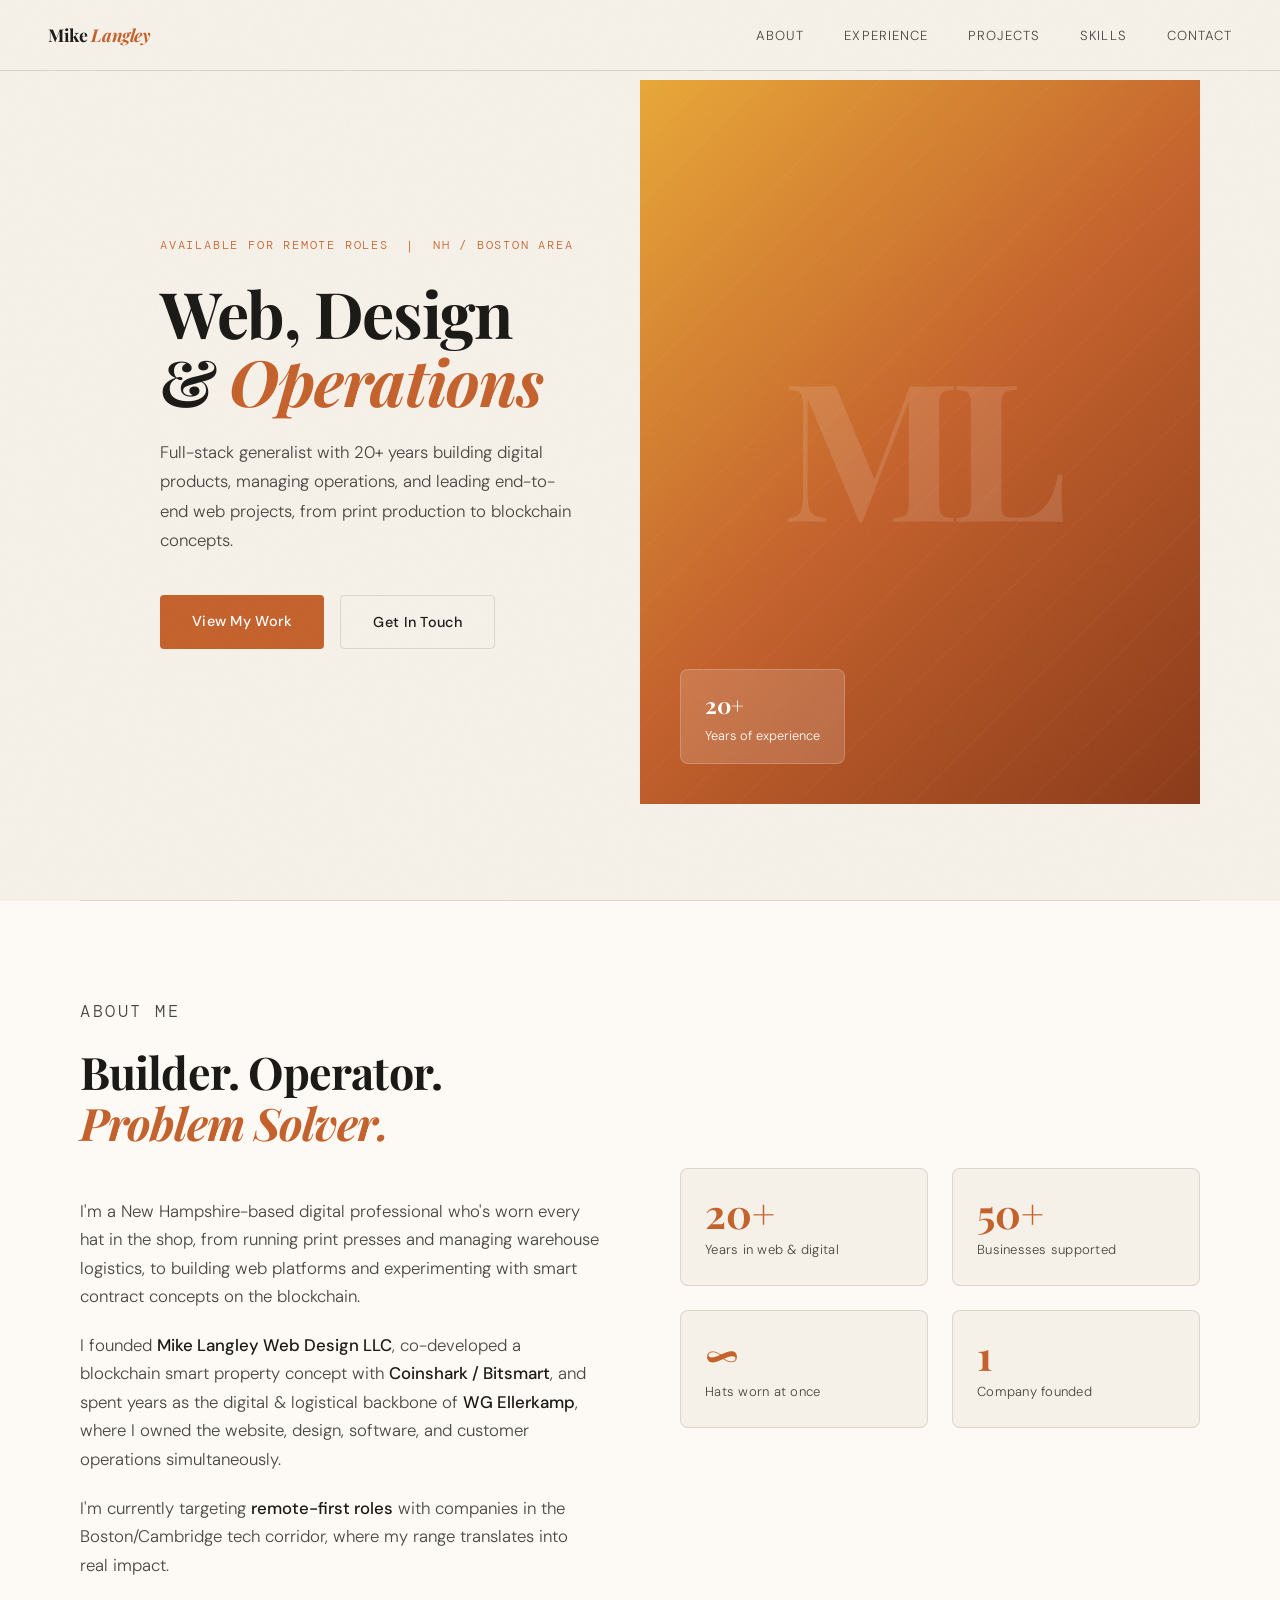
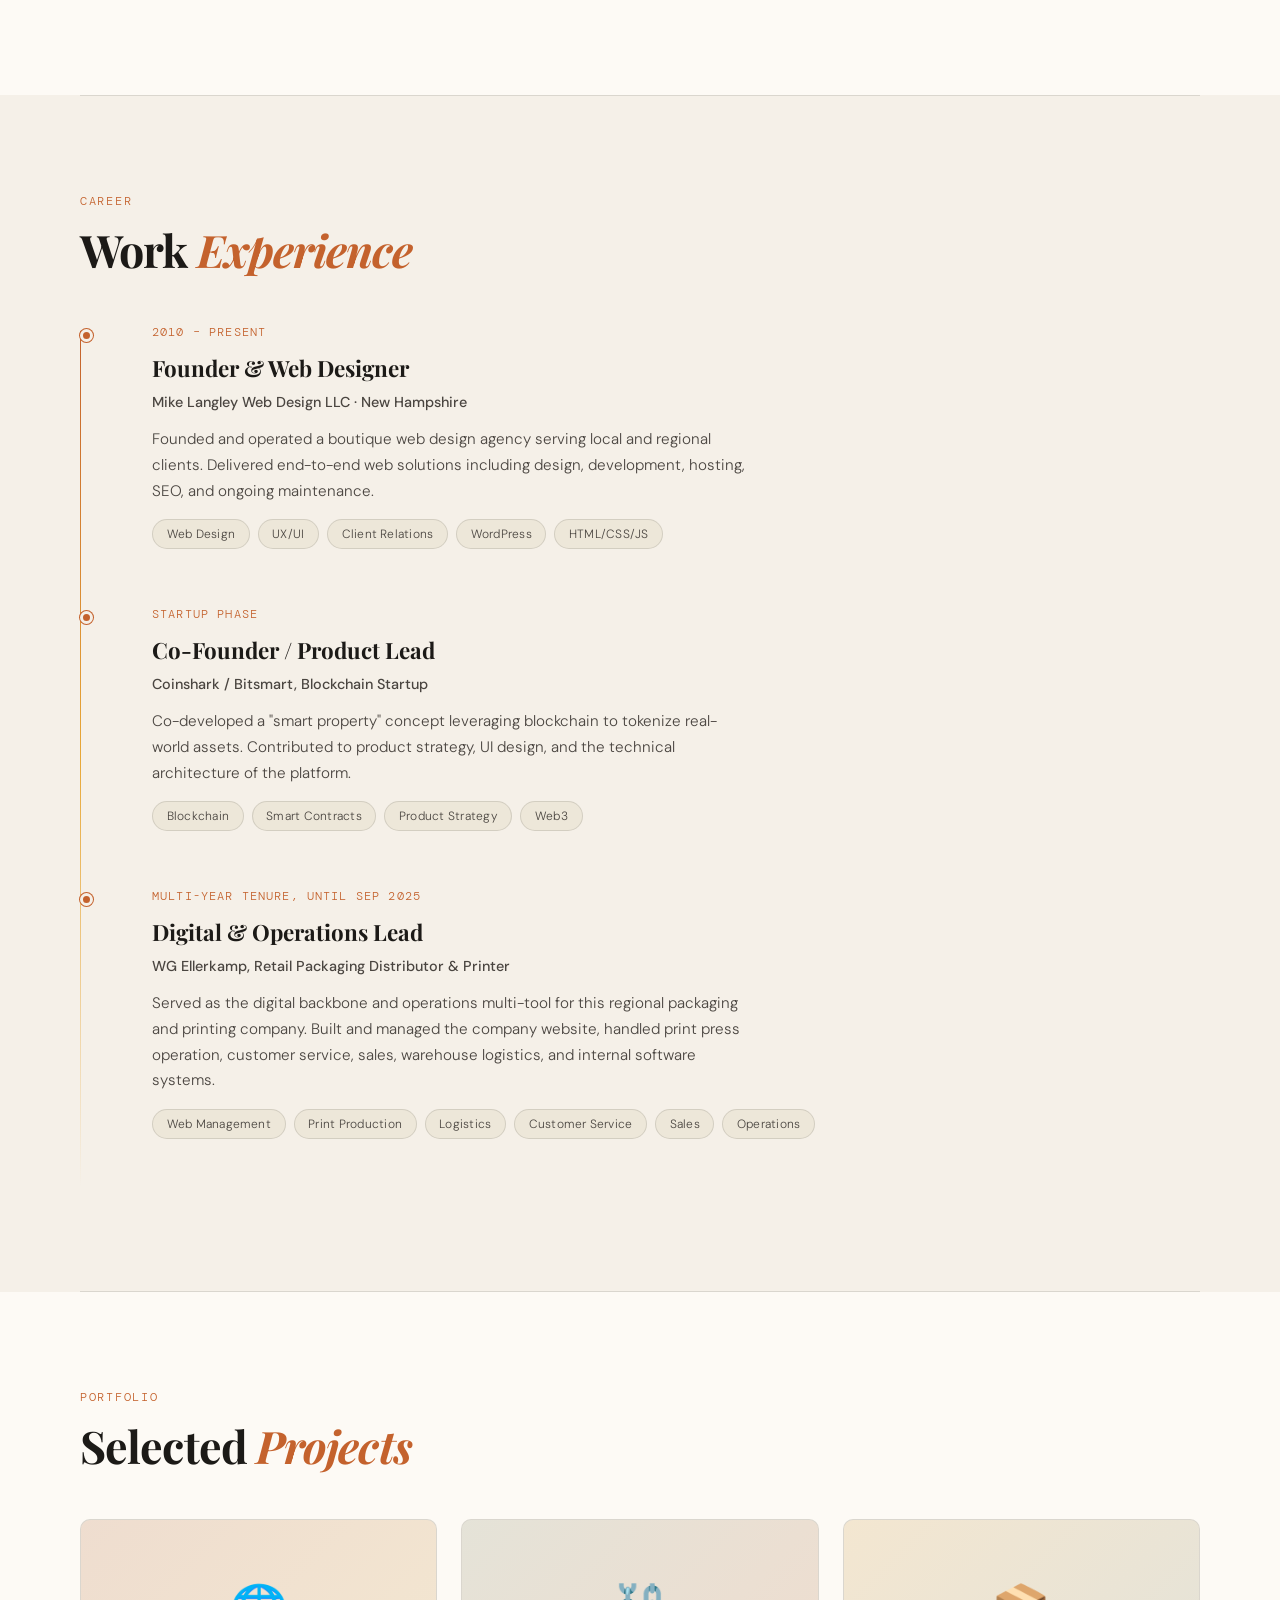
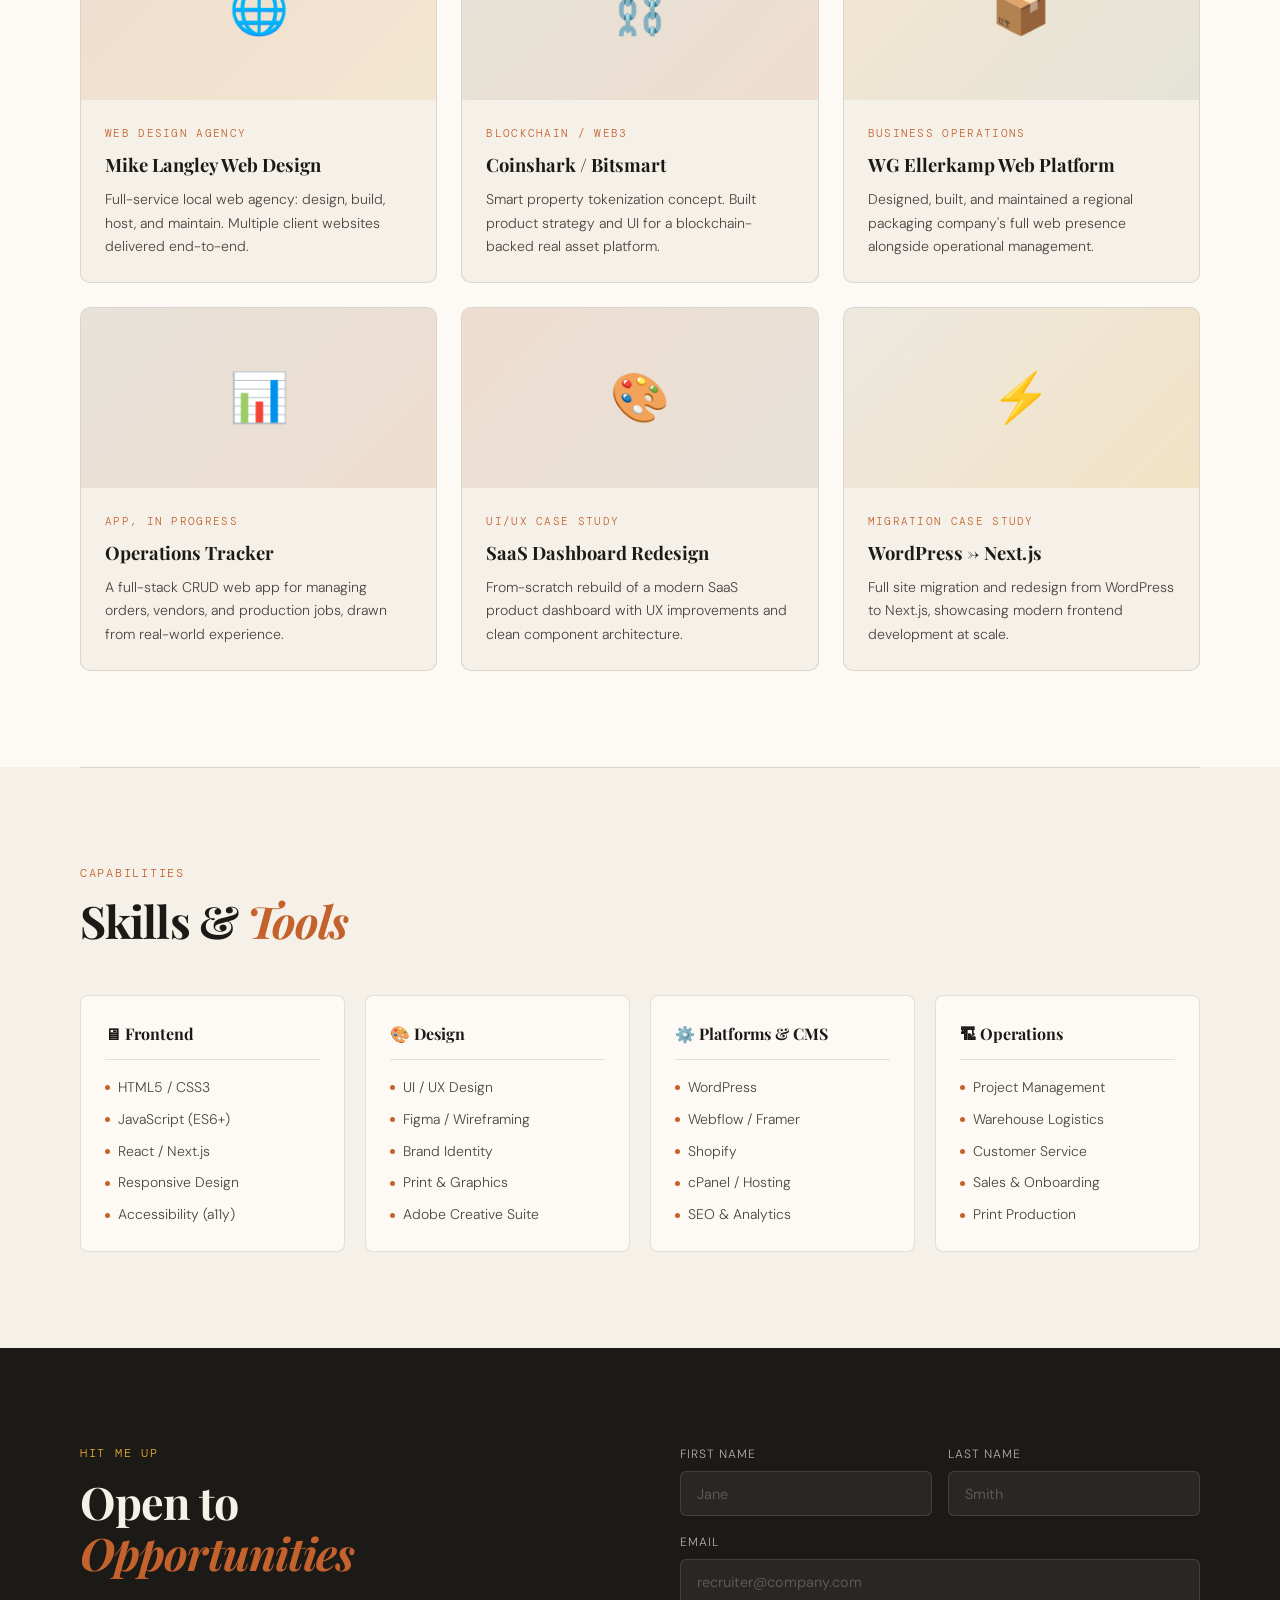
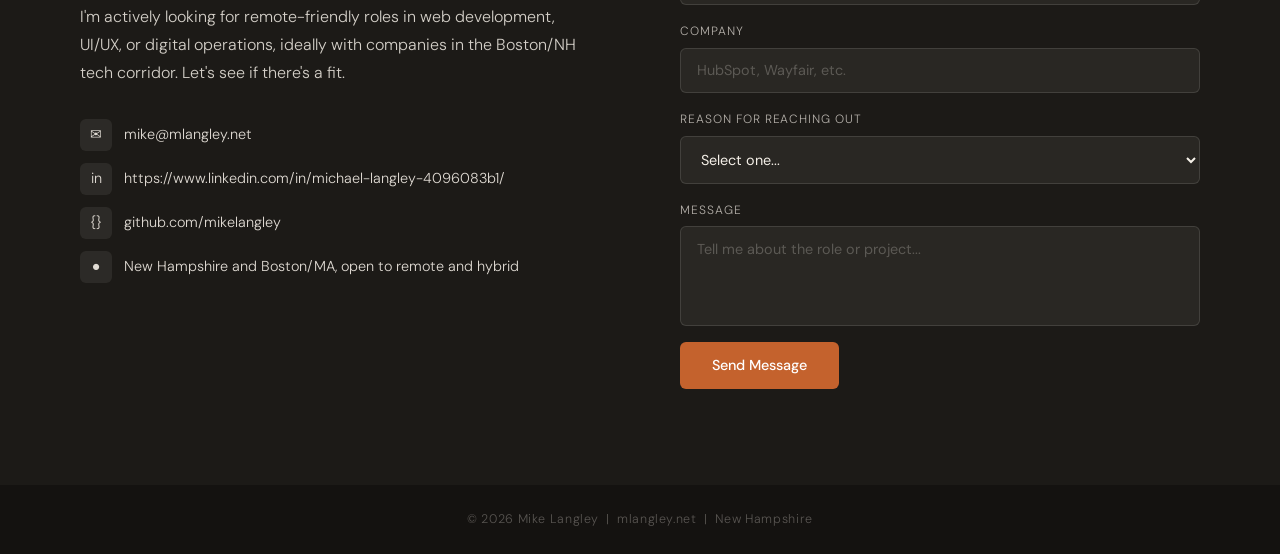
==== commit 7318f6f1: "Update index.html" ====
--- a/index.html
+++ b/index.html
@@ -262,9 +262,9 @@
         <div class="contact-link-icon">✉</div>
         <span class="__cf_email__" data-cfemail="b0ddd9dbd5f0dddcd1ded7dcd5c99eded5c4">mike@mlangley.net</span>
       </a>
-      <a href="https://linkedin.com/in/mikelangley" class="contact-link" target="_blank">
+      <a href="https://www.linkedin.com/in/michael-langley-4096083b1/" class="contact-link" target="_blank">
         <div class="contact-link-icon">in</div>
-        linkedin.com/in/mikelangley
+        https://www.linkedin.com/in/michael-langley-4096083b1/
       </a>
       <a href="https://github.com/mikelangley" class="contact-link" target="_blank">
         <div class="contact-link-icon">&#123;&#125;</div>
@@ -272,7 +272,7 @@
       </a>
       <a href="#" class="contact-link">
         <div class="contact-link-icon">&#9679;</div>
-        New Hampshire, open to remote and Boston hybrid
+        New Hampshire and Boston/MA, open to remote and hybrid
       </a>
     </div>
   </div>
@@ -318,7 +318,7 @@
 </section>
 
 <footer>
-  &copy; 2025 Mike Langley &nbsp;|&nbsp; mlangley.net &nbsp;|&nbsp; New Hampshire
+  &copy; 2026 Mike Langley &nbsp;|&nbsp; mlangley.net &nbsp;|&nbsp; New Hampshire
 </footer>
 
 <script data-cfasync="false" src="/cdn-cgi/scripts/5c5dd728/cloudflare-static/email-decode.min.js"></script><script data-cfasync="false" src="/cdn-cgi/scripts/5c5dd728/cloudflare-static/email-decode.min.js"></script><script>
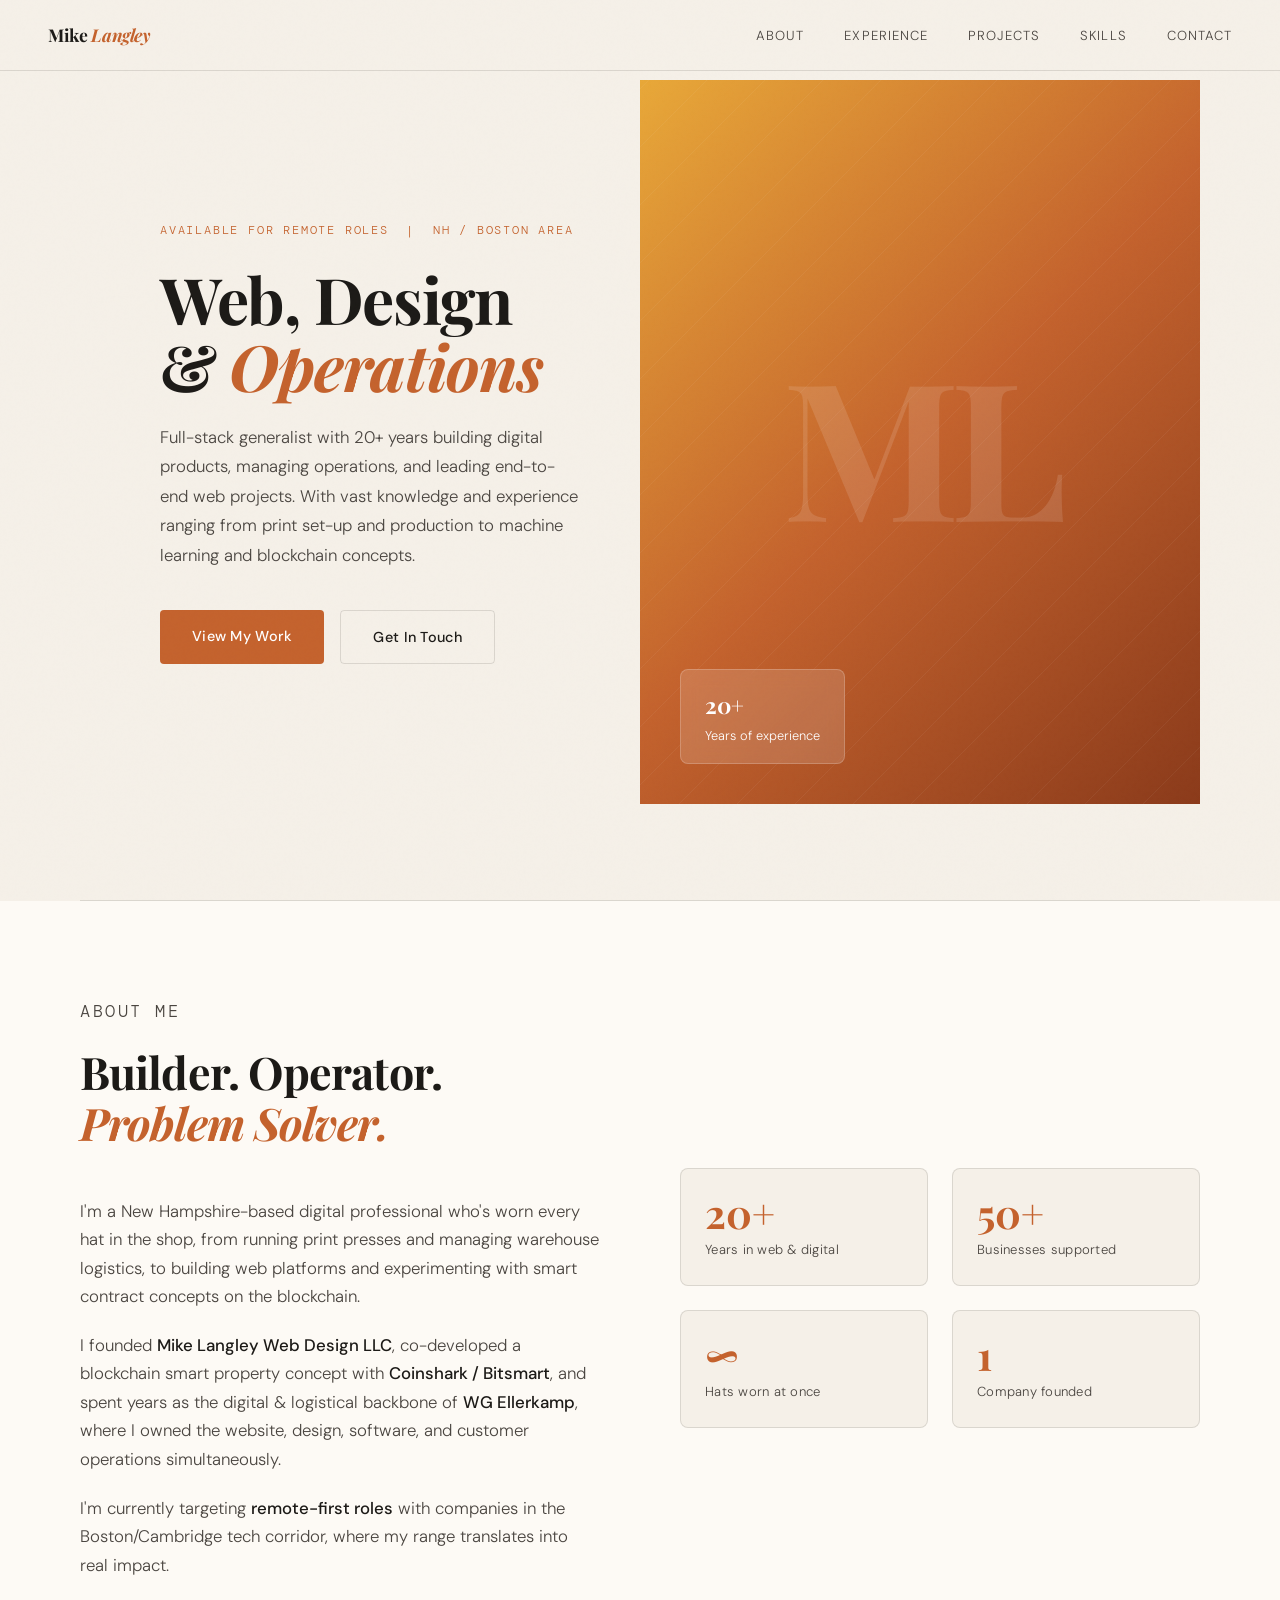
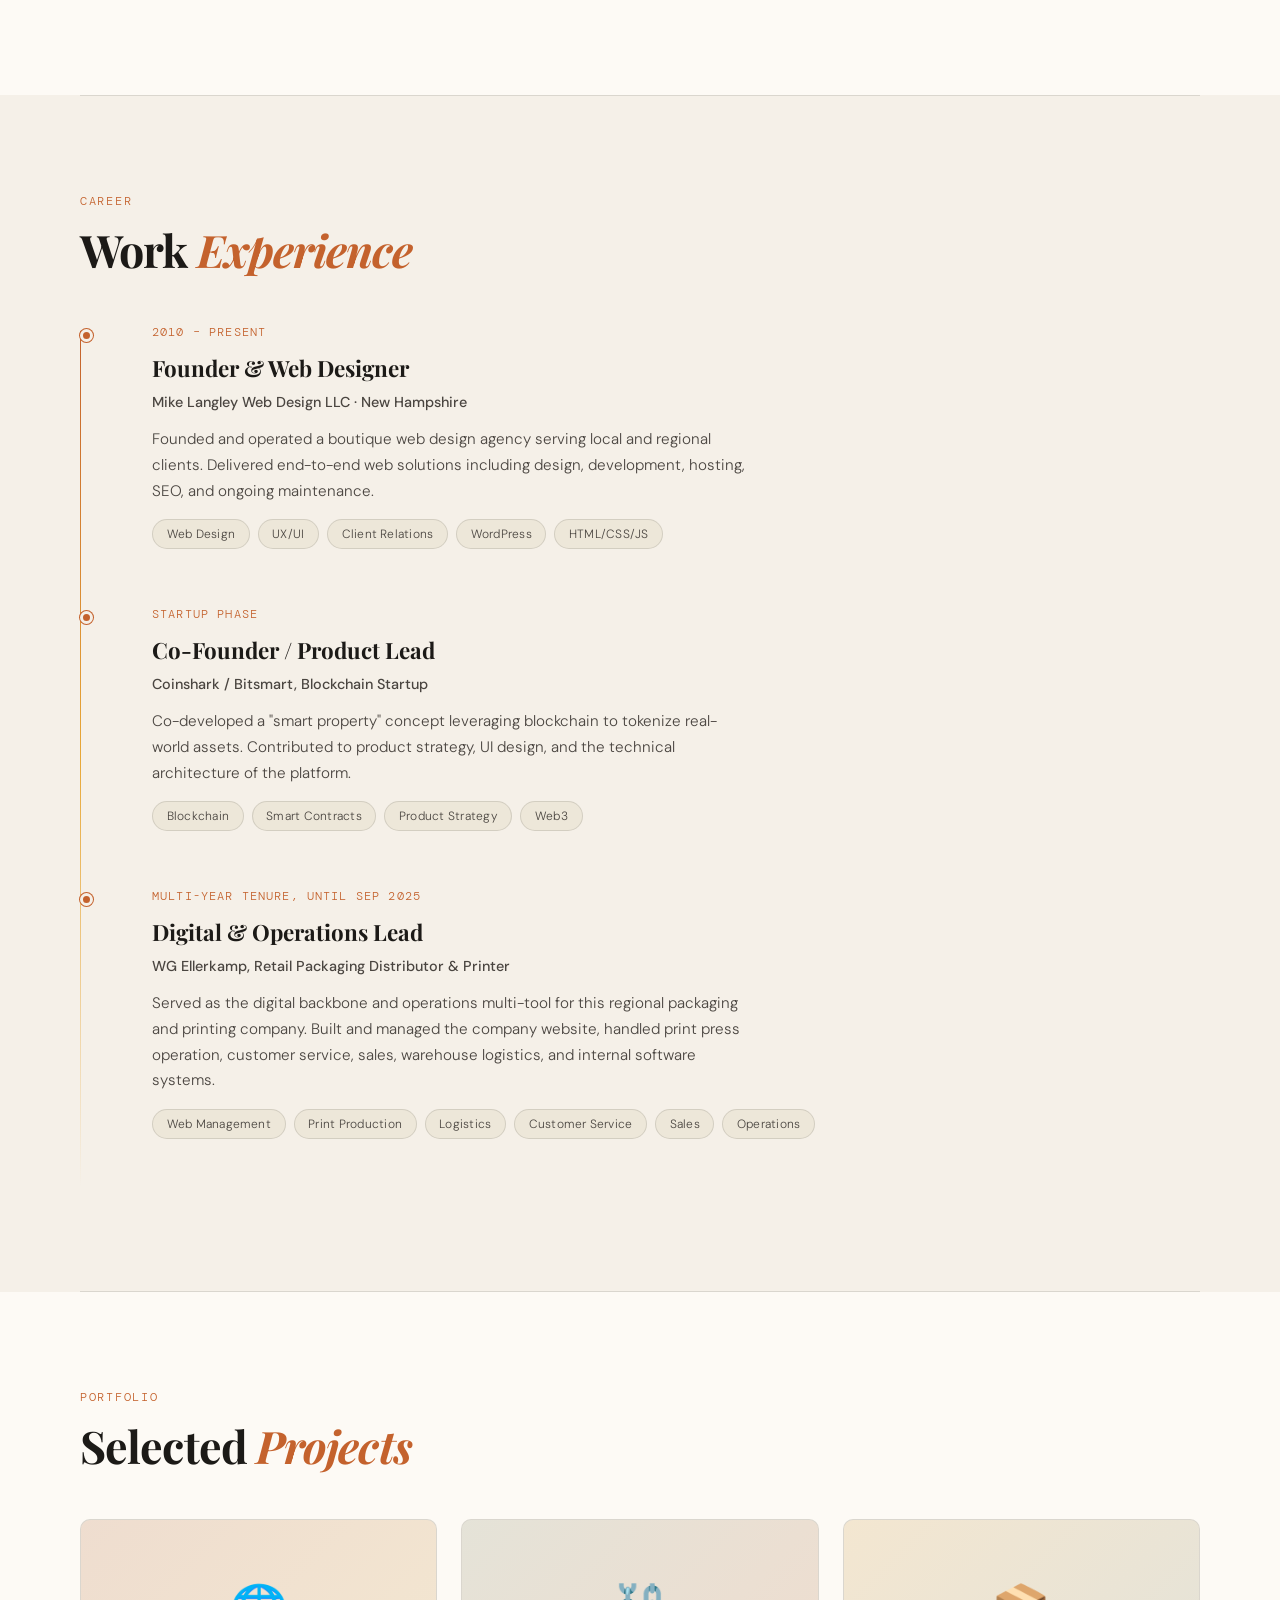
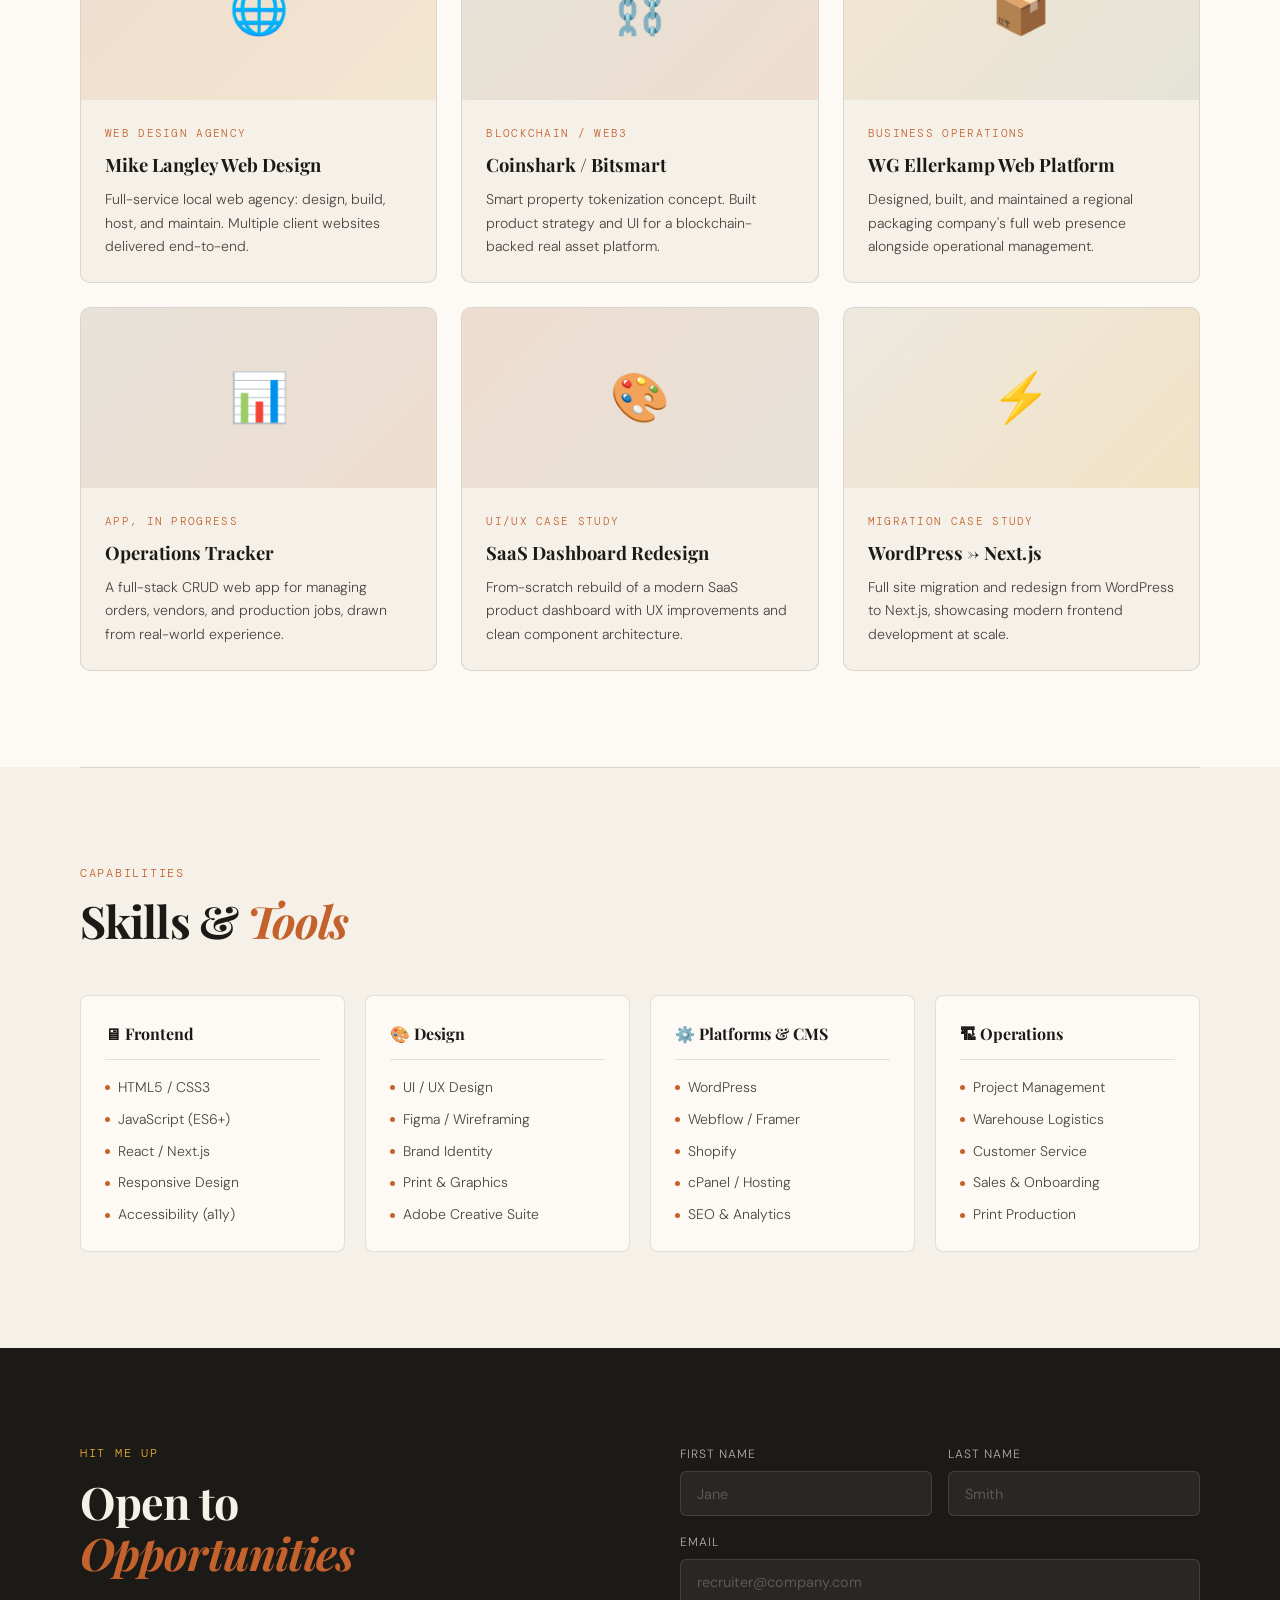
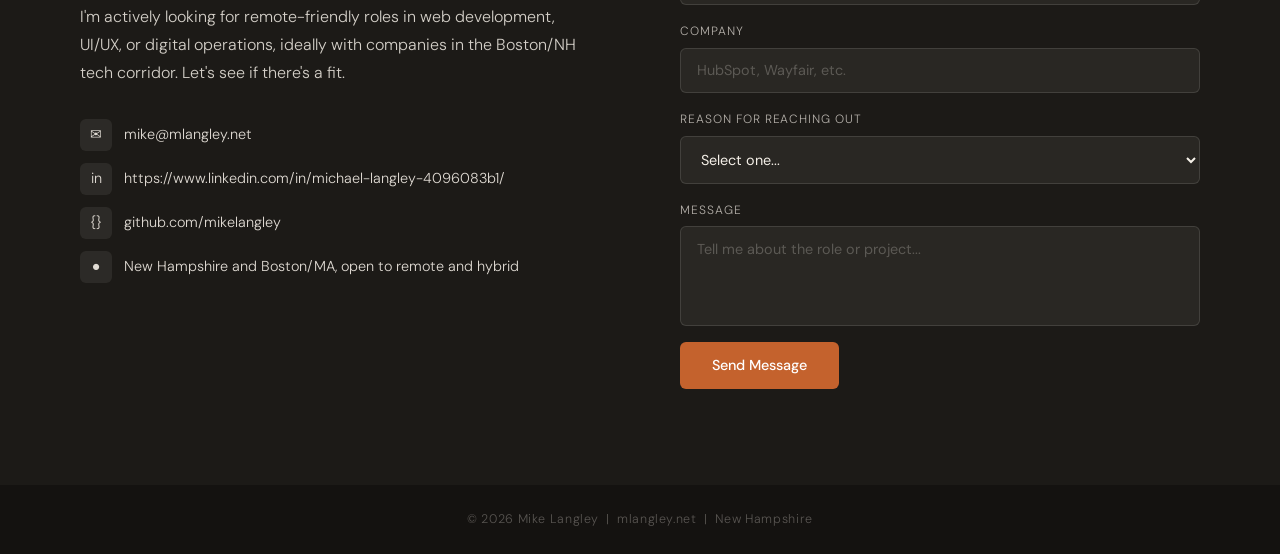
==== commit 182e5a76: "Update index.html" ====
--- a/index.html
+++ b/index.html
@@ -28,7 +28,7 @@
     <p class="hero-eyebrow">Available for remote roles &nbsp;|&nbsp; NH / Boston area</p>
     <h1 class="hero-title">Web, Design<br>& <em>Operations</em></h1>
     <p class="hero-sub">
-      Full-stack generalist with 20+ years building digital products, managing operations, and leading end-to-end web projects, from print production to blockchain concepts.
+      Full-stack generalist with 20+ years building digital products, managing operations, and leading end-to-end web projects. With vast knowledge and experience ranging from print set-up and production to machine learning and blockchain concepts.
     </p>
     <div class="hero-cta">
       <a href="#projects" class="btn-primary">View My Work</a>
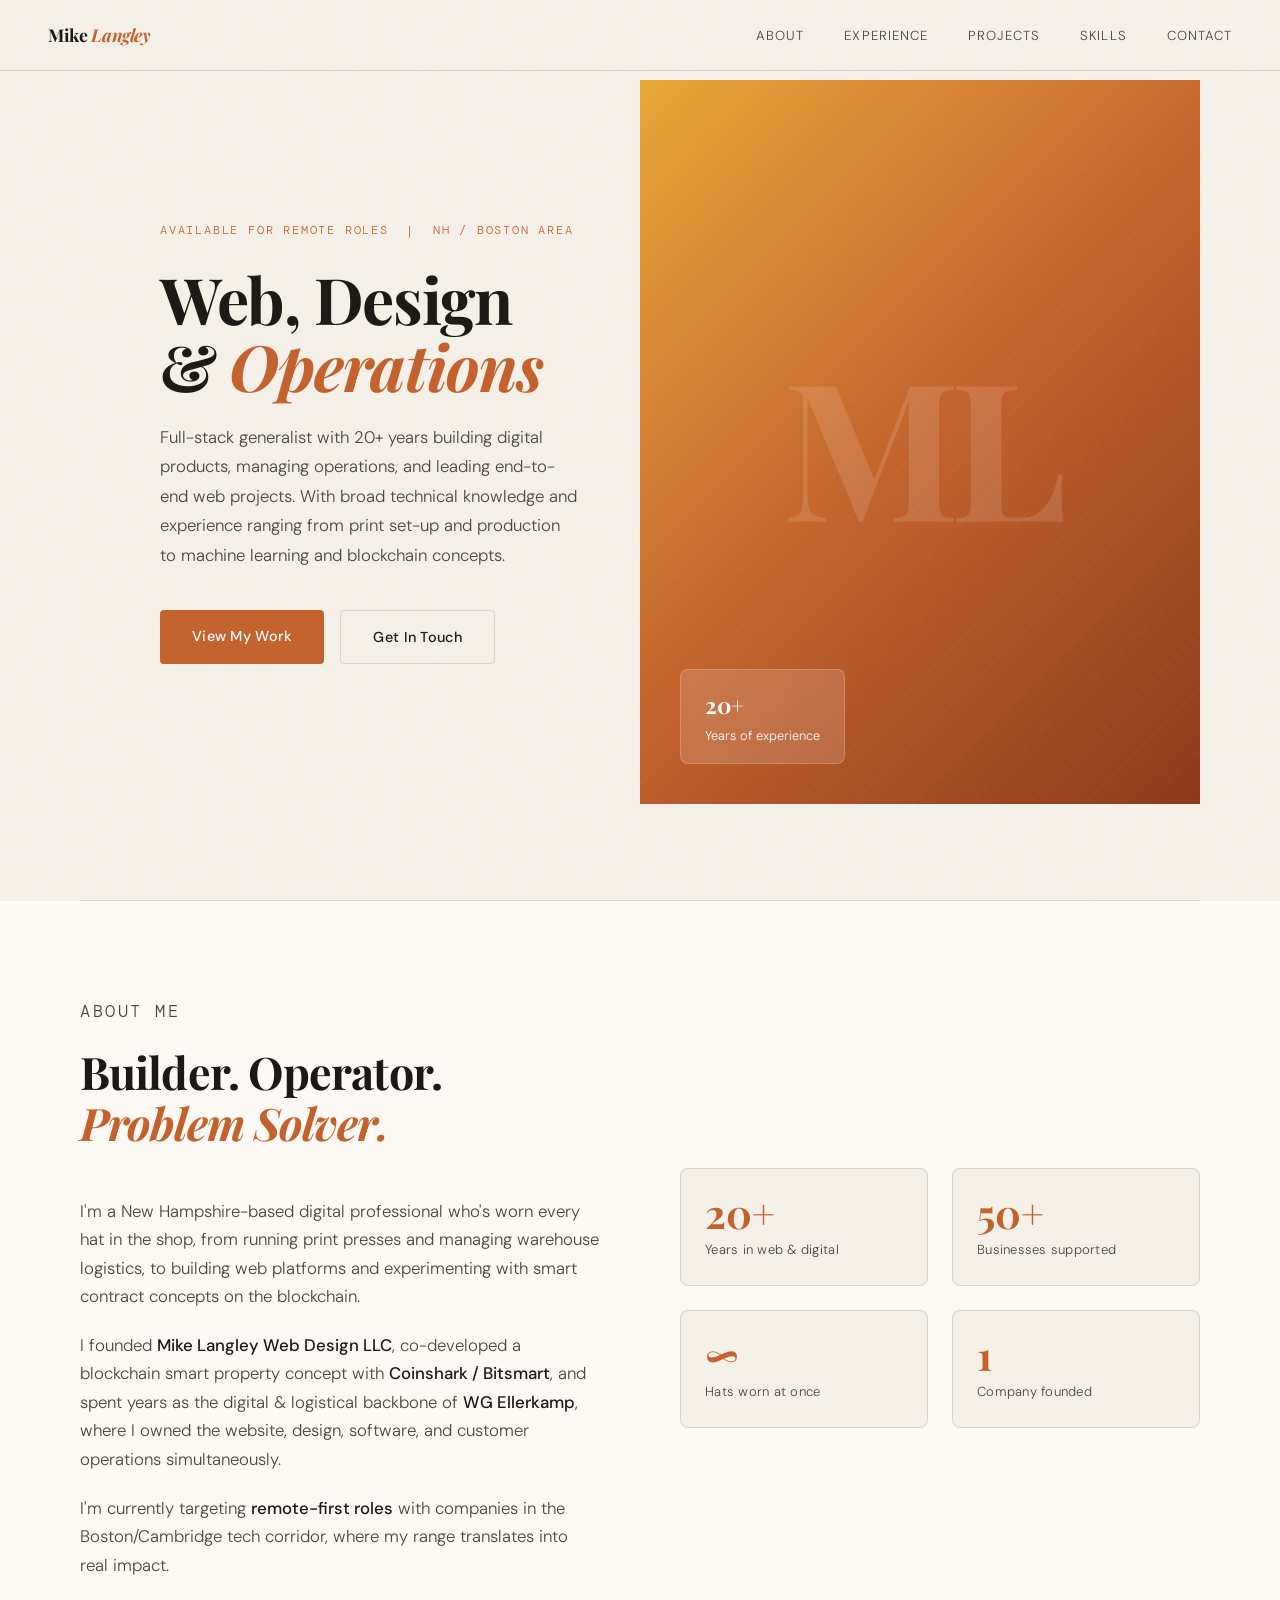
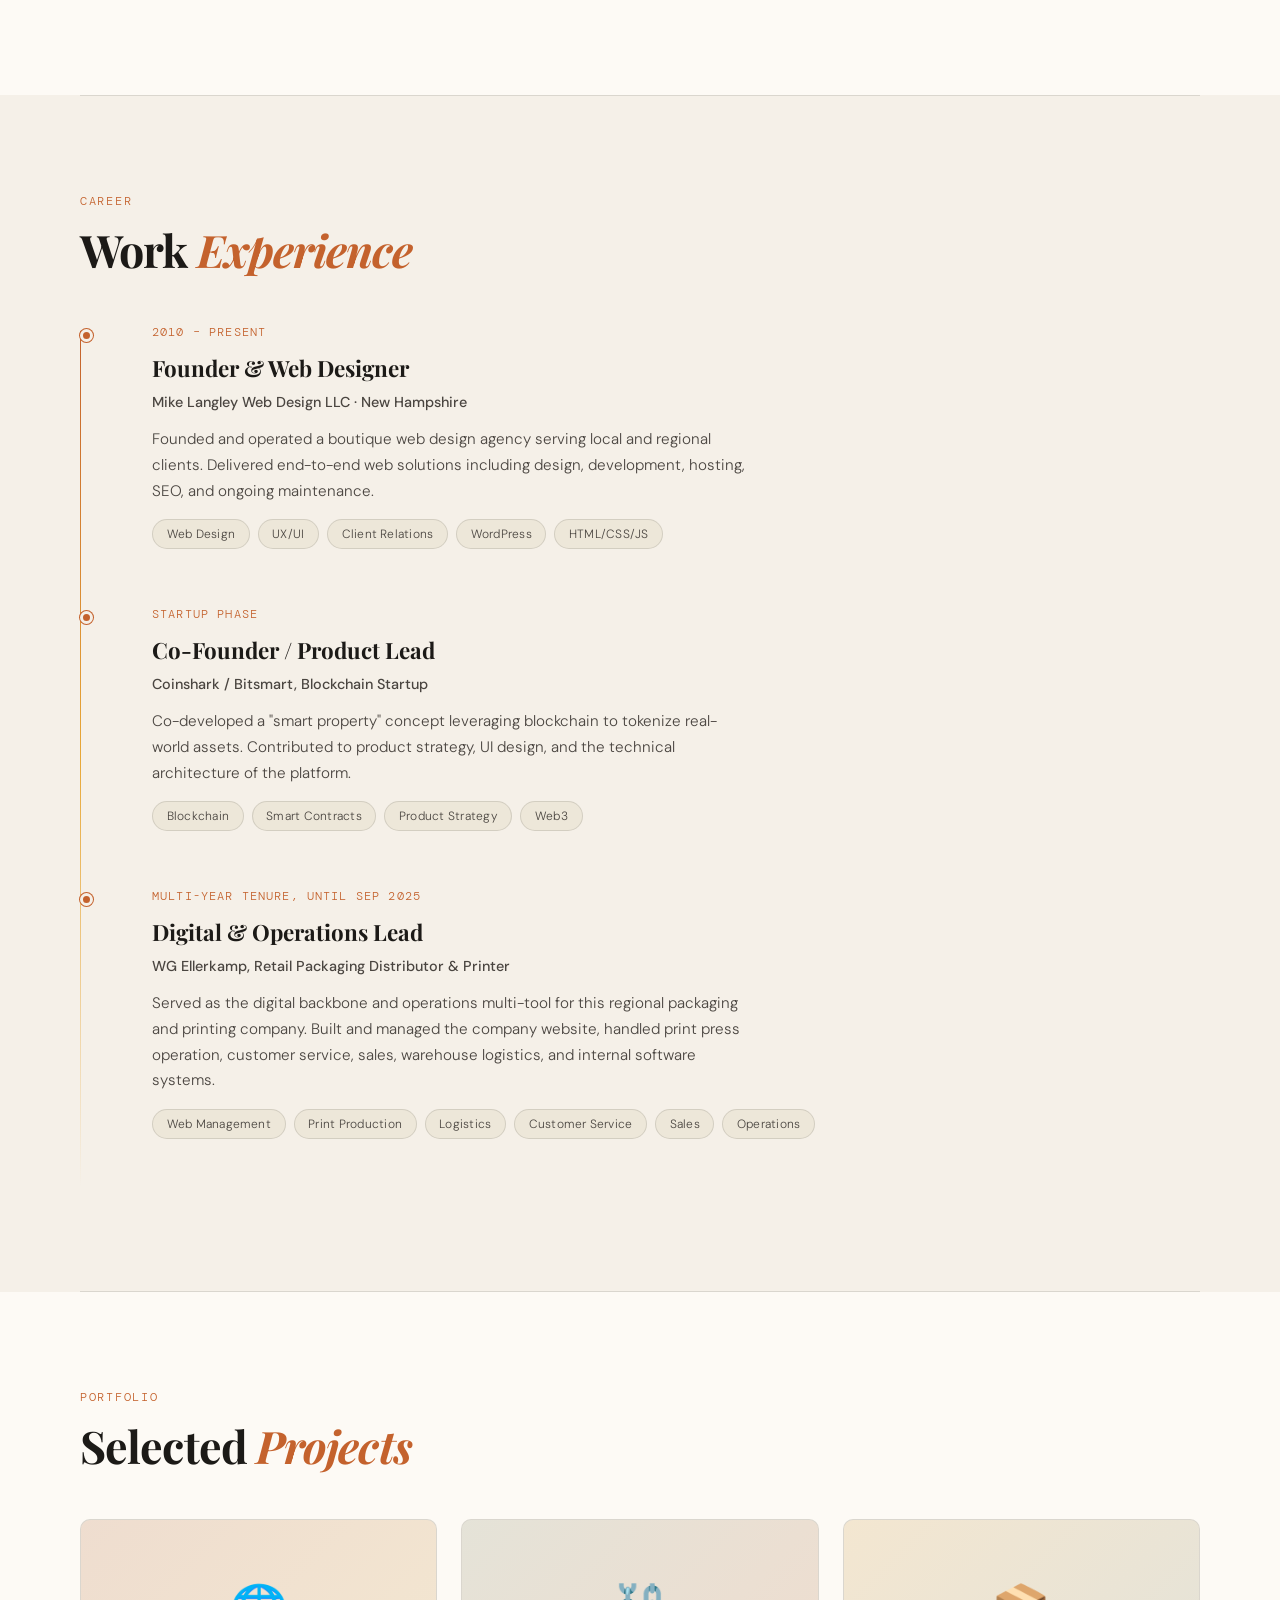
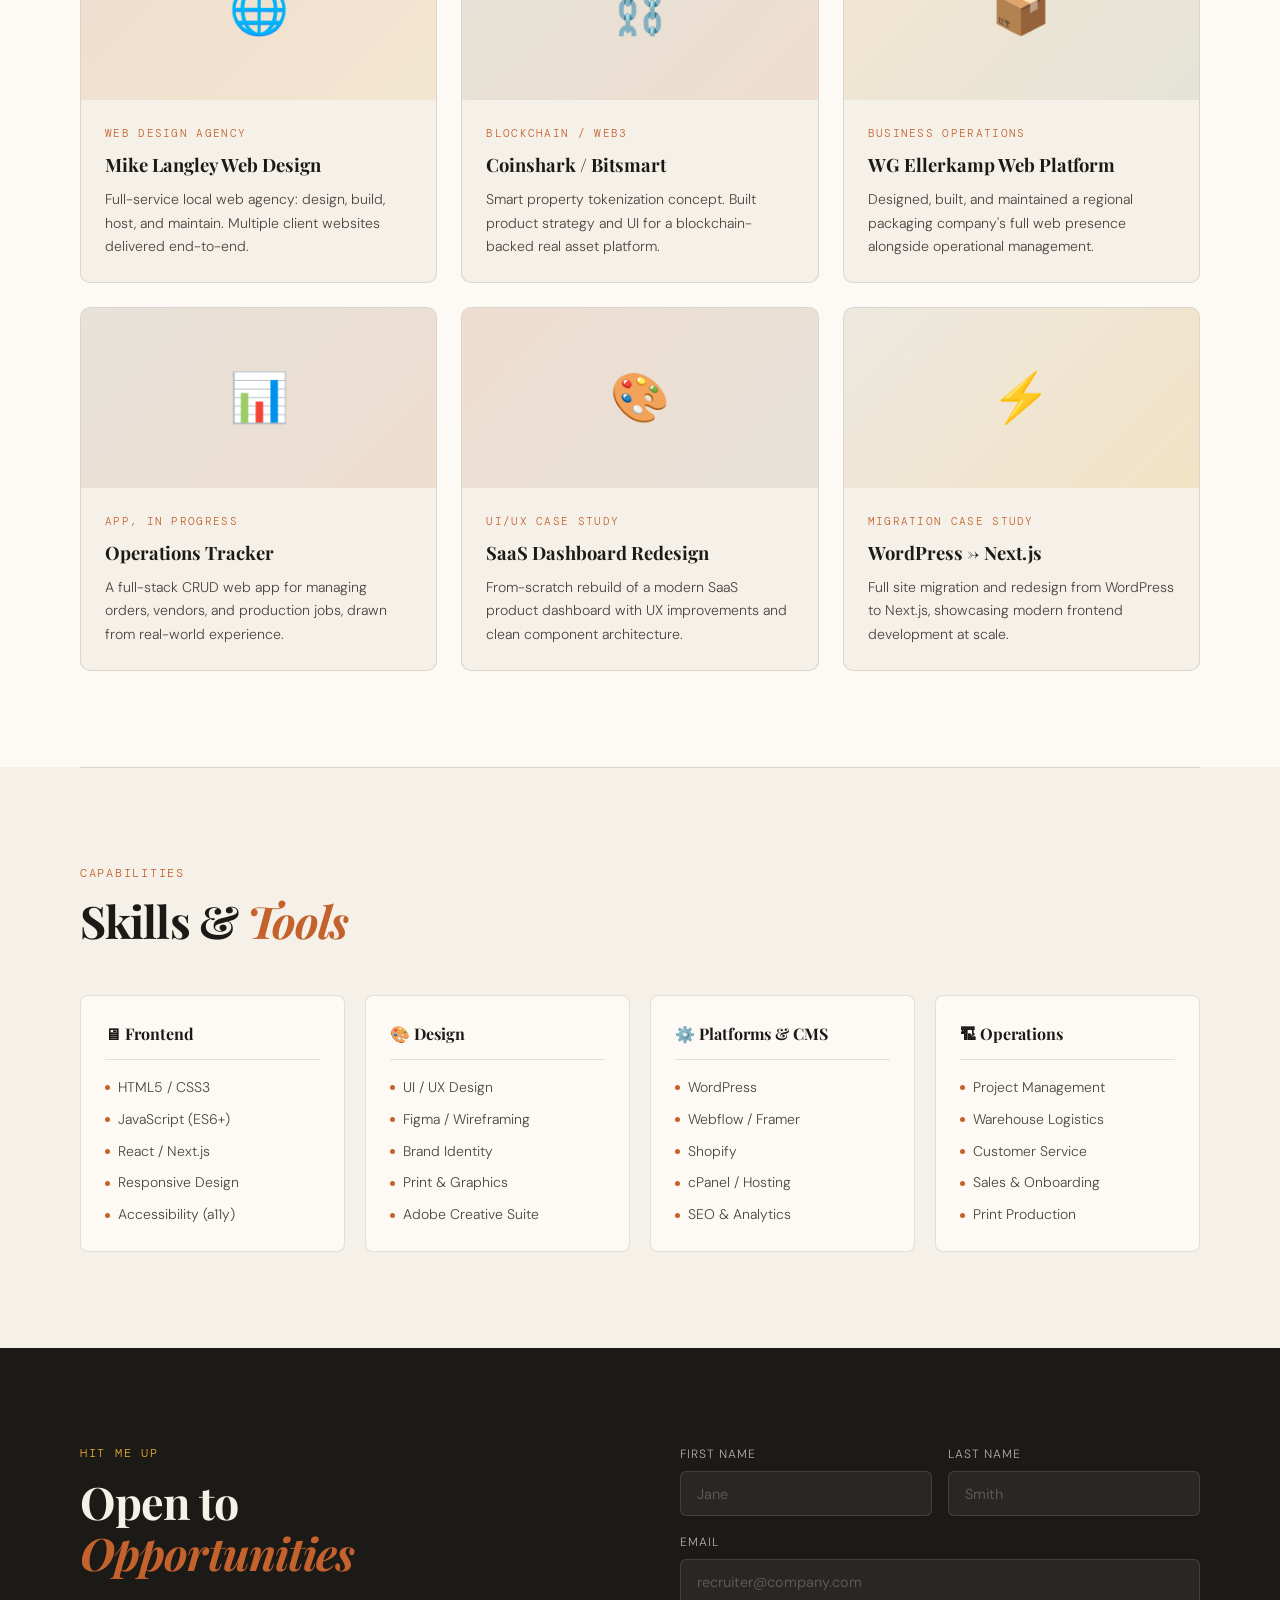
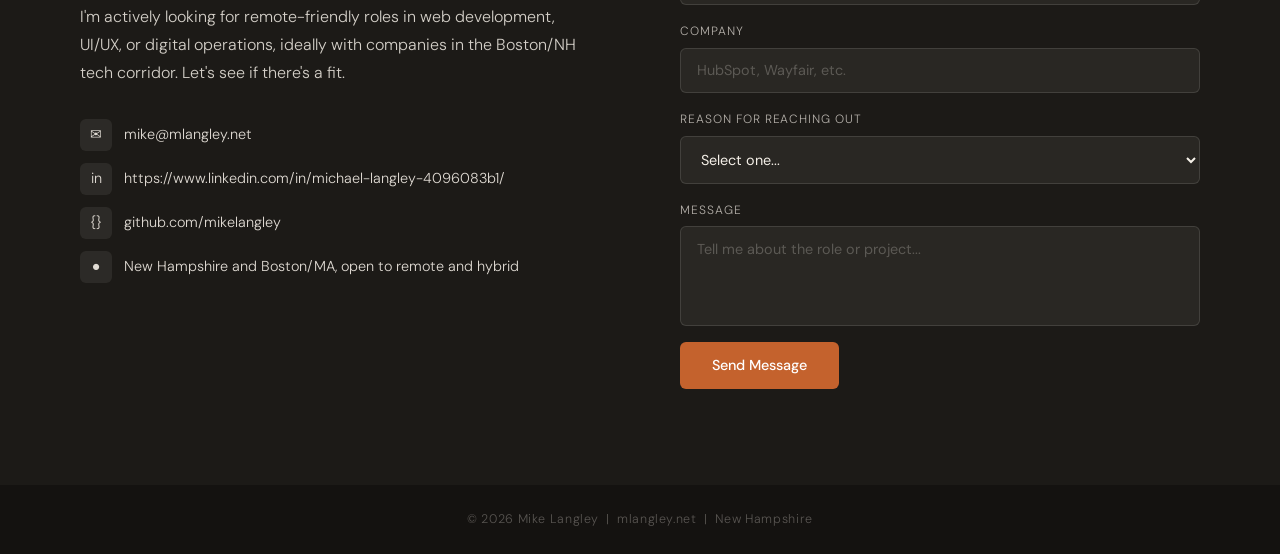
==== commit b104c428: "Update index.html" ====
--- a/index.html
+++ b/index.html
@@ -28,7 +28,7 @@
     <p class="hero-eyebrow">Available for remote roles &nbsp;|&nbsp; NH / Boston area</p>
     <h1 class="hero-title">Web, Design<br>& <em>Operations</em></h1>
     <p class="hero-sub">
-      Full-stack generalist with 20+ years building digital products, managing operations, and leading end-to-end web projects. With vast knowledge and experience ranging from print set-up and production to machine learning and blockchain concepts.
+      Full-stack generalist with 20+ years building digital products, managing operations, and leading end-to-end web projects. With broad technical knowledge and experience ranging from print set-up and production to machine learning and blockchain concepts.
     </p>
     <div class="hero-cta">
       <a href="#projects" class="btn-primary">View My Work</a>
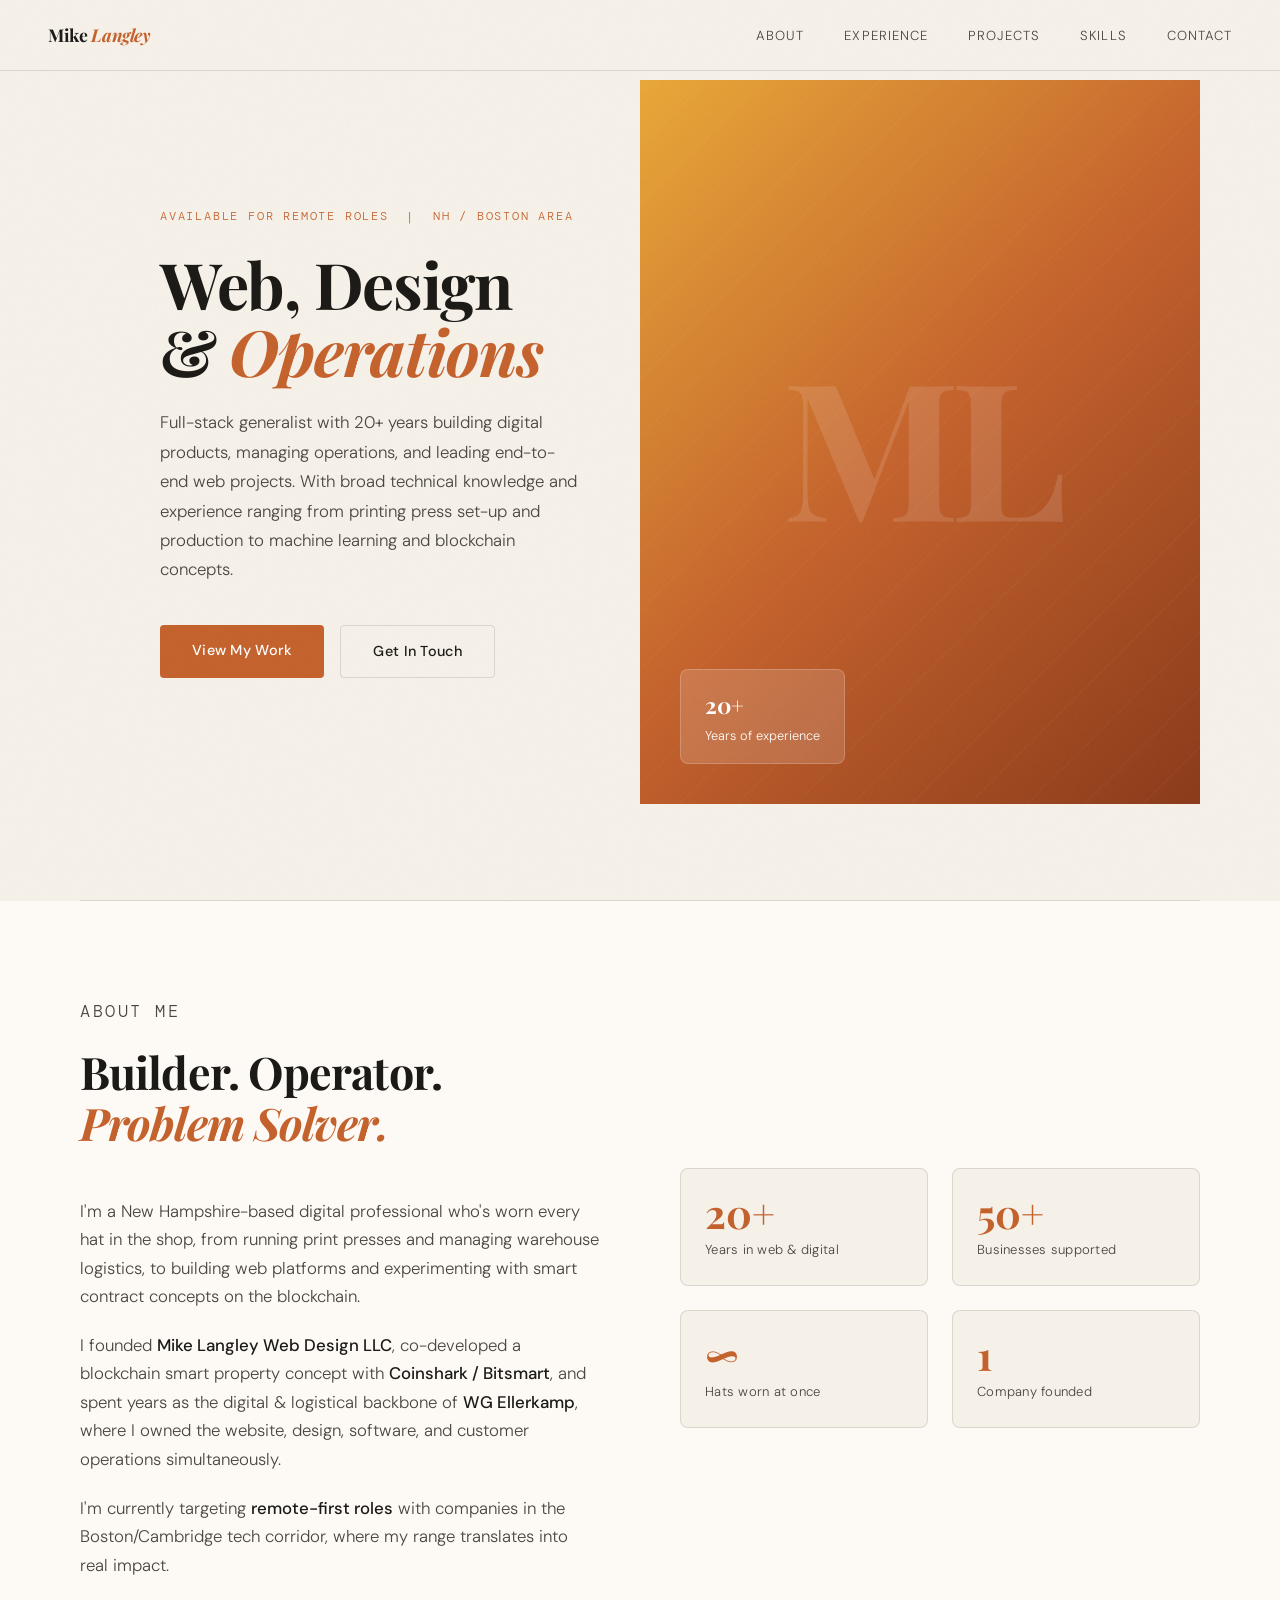
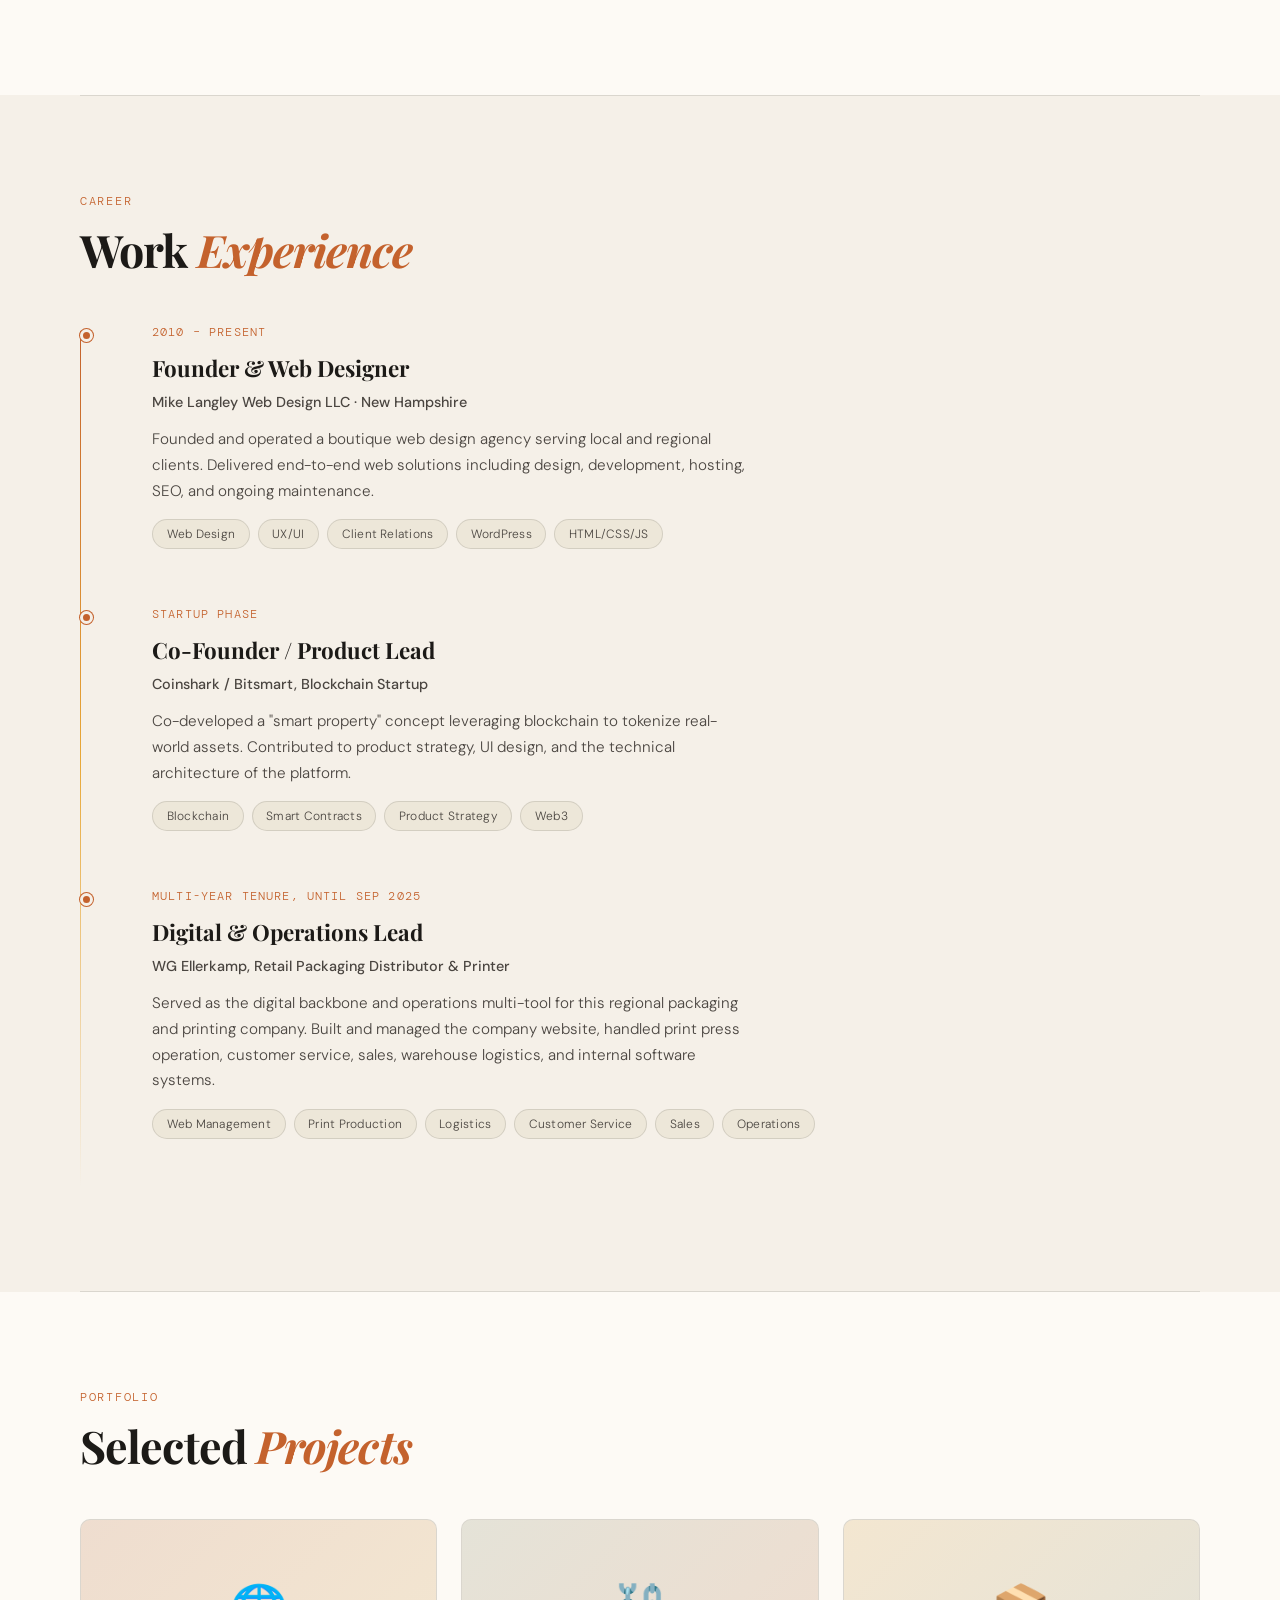
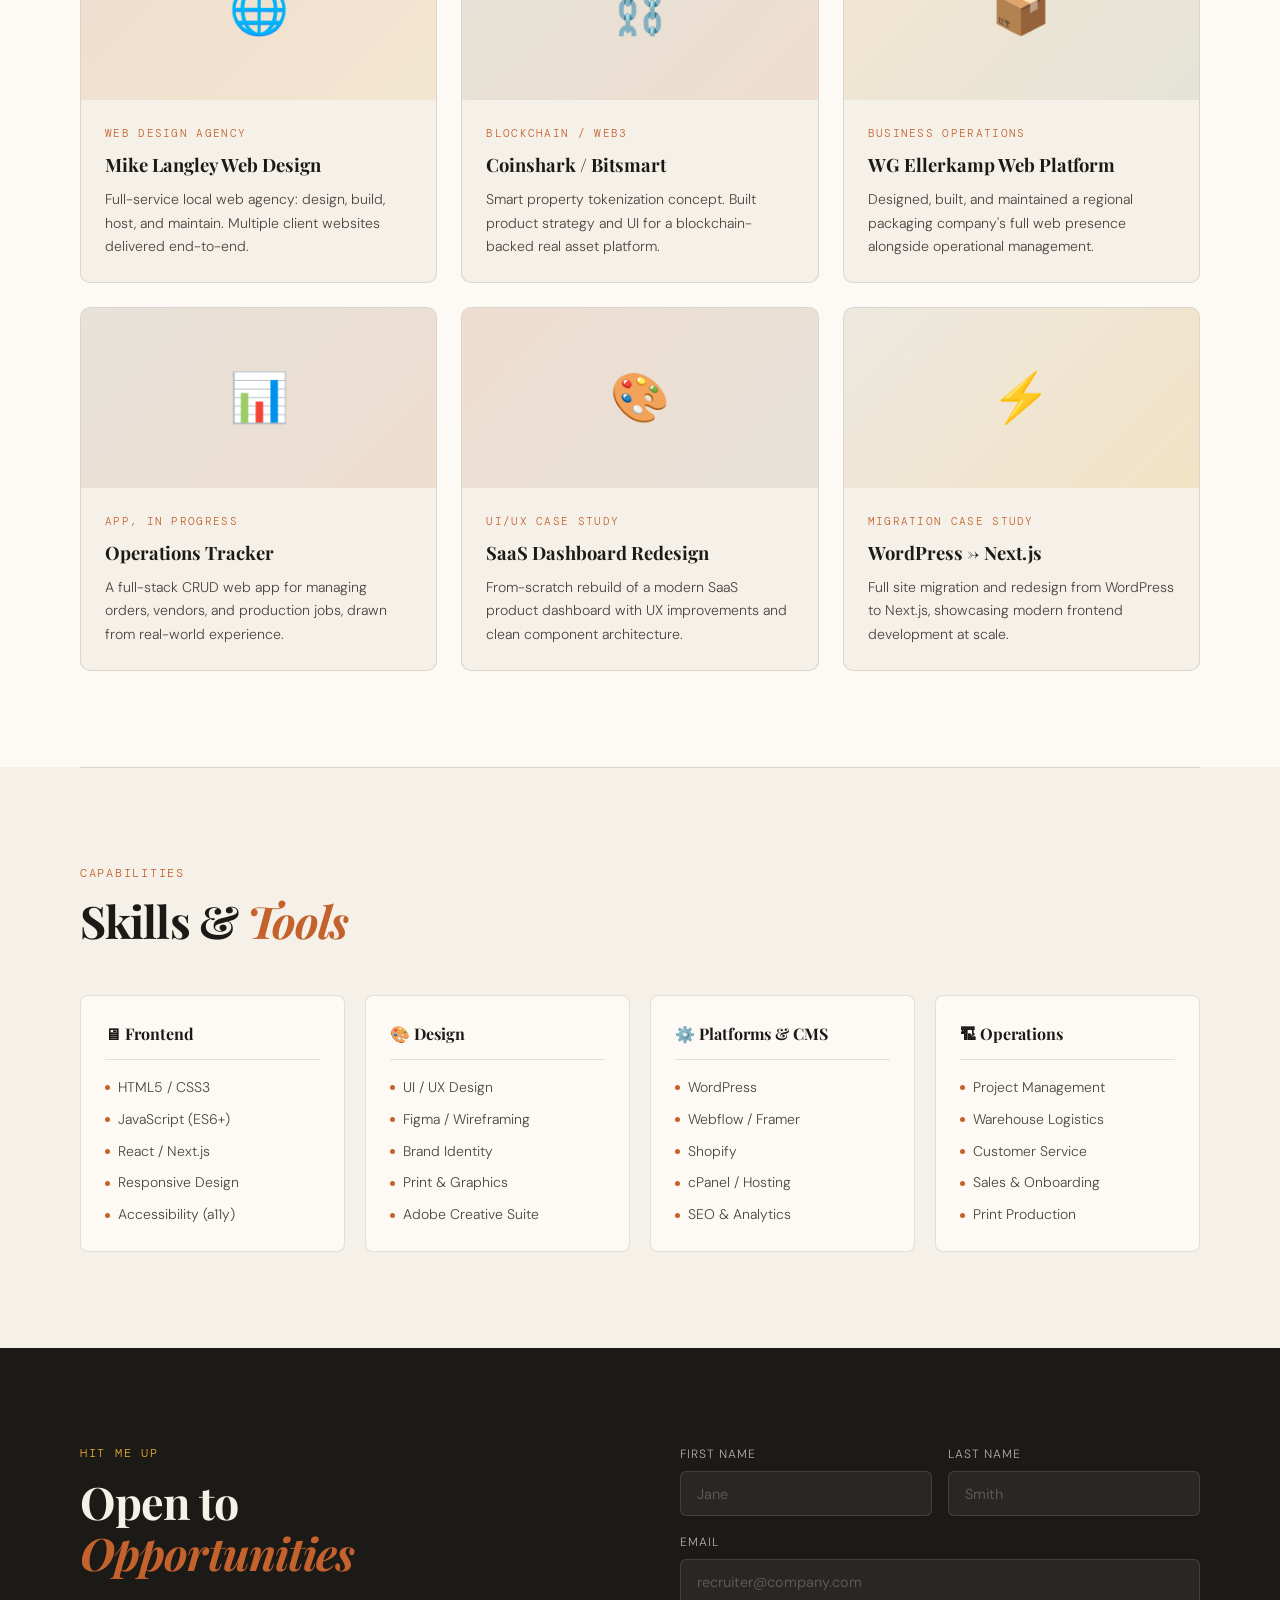
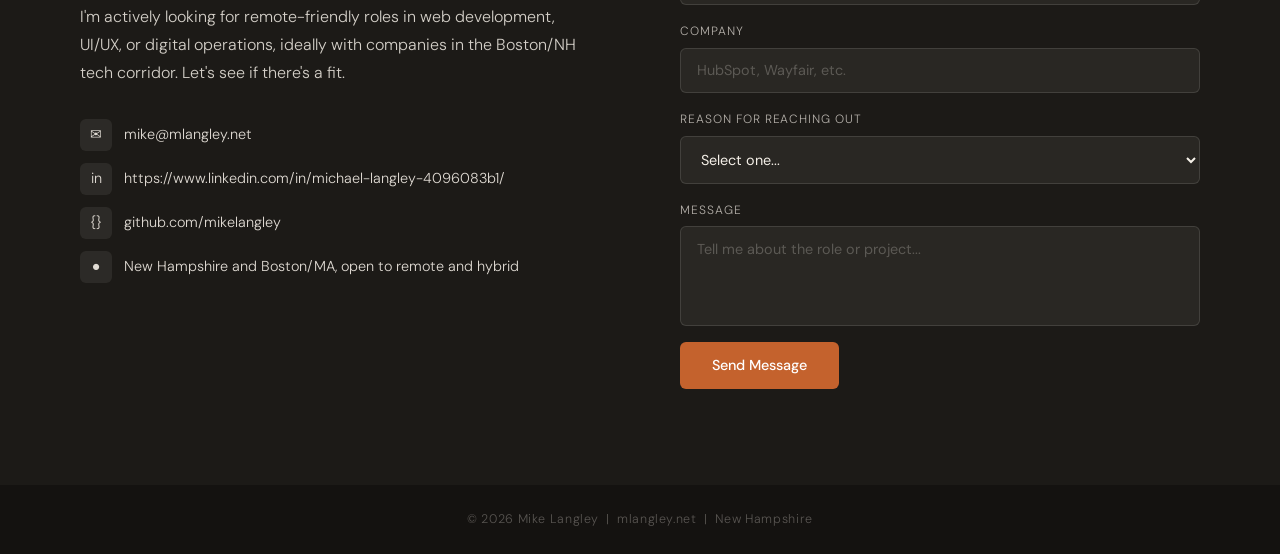
==== commit e5ea7eec: "Update index.html" ====
--- a/index.html
+++ b/index.html
@@ -28,7 +28,7 @@
     <p class="hero-eyebrow">Available for remote roles &nbsp;|&nbsp; NH / Boston area</p>
     <h1 class="hero-title">Web, Design<br>& <em>Operations</em></h1>
     <p class="hero-sub">
-      Full-stack generalist with 20+ years building digital products, managing operations, and leading end-to-end web projects. With broad technical knowledge and experience ranging from print set-up and production to machine learning and blockchain concepts.
+      Full-stack generalist with 20+ years building digital products, managing operations, and leading end-to-end web projects. With broad technical knowledge and experience ranging from printing press set-up and production to machine learning and blockchain concepts.
     </p>
     <div class="hero-cta">
       <a href="#projects" class="btn-primary">View My Work</a>
